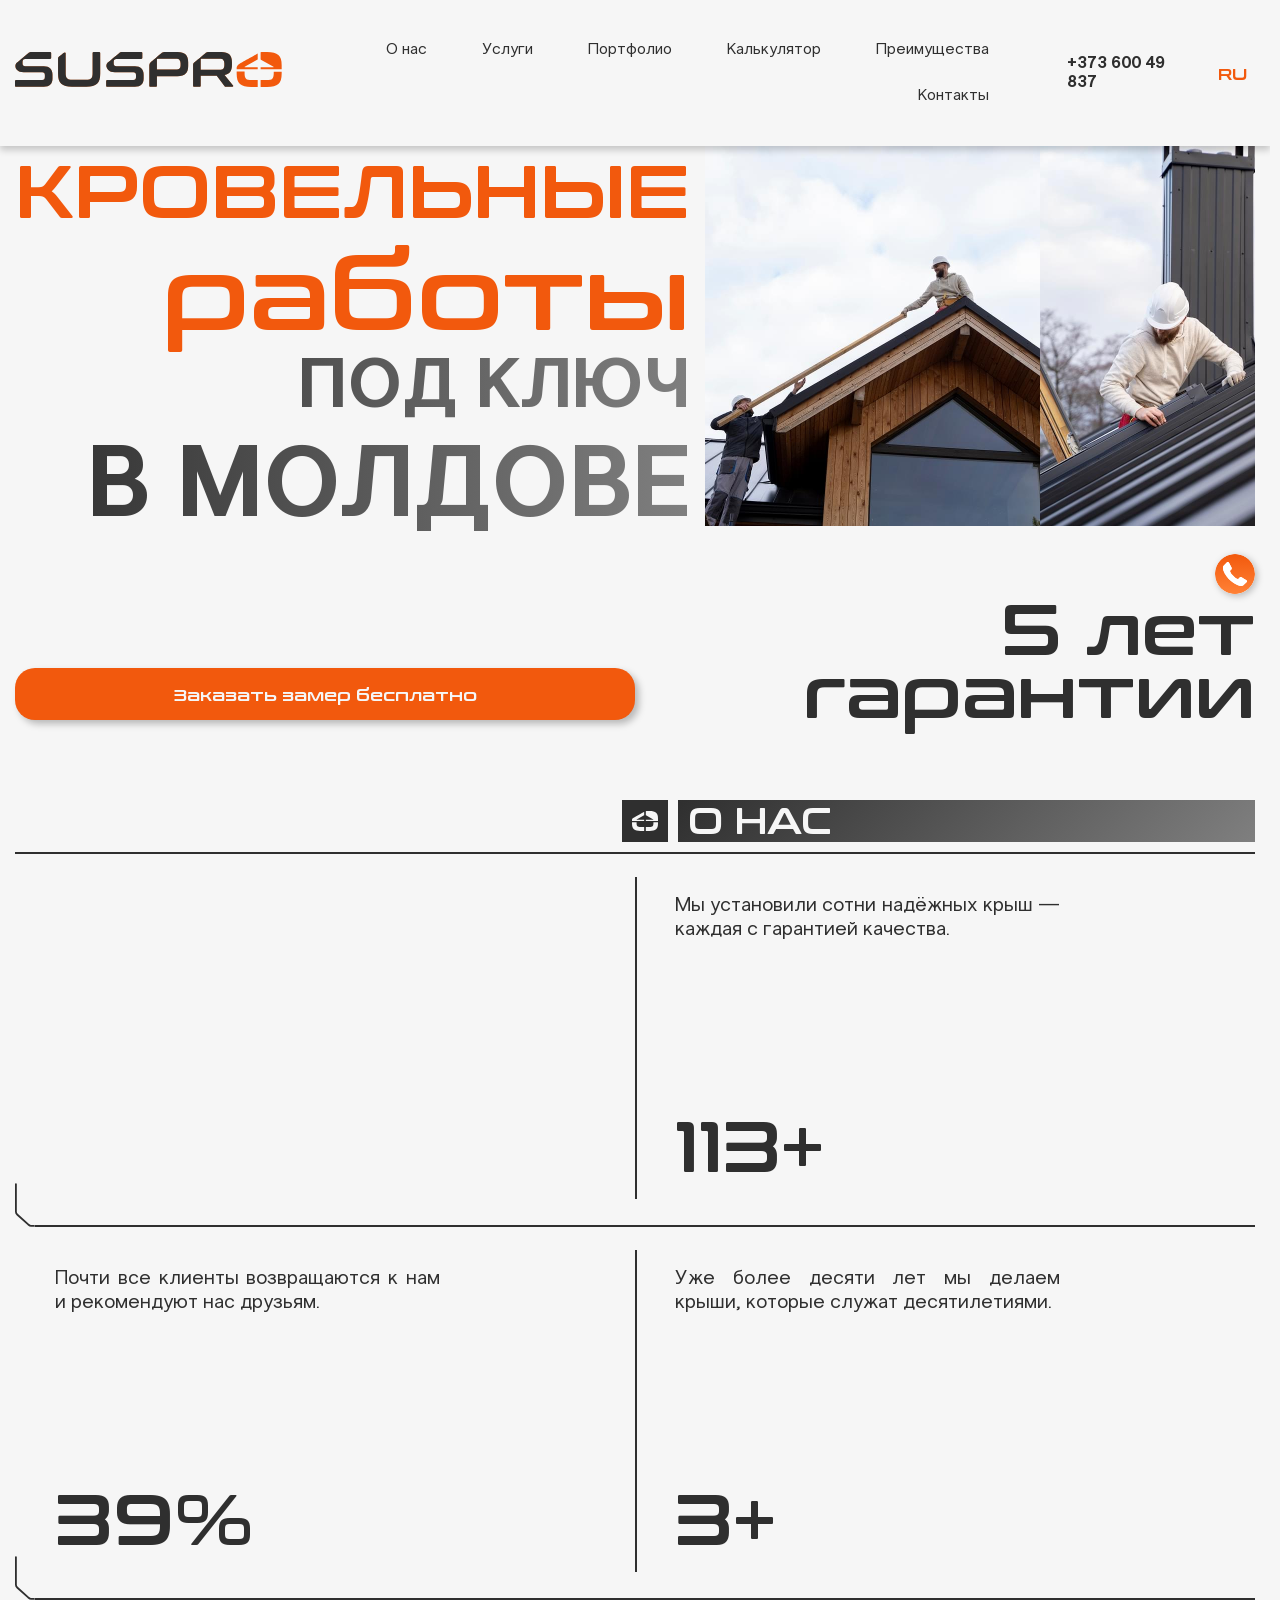
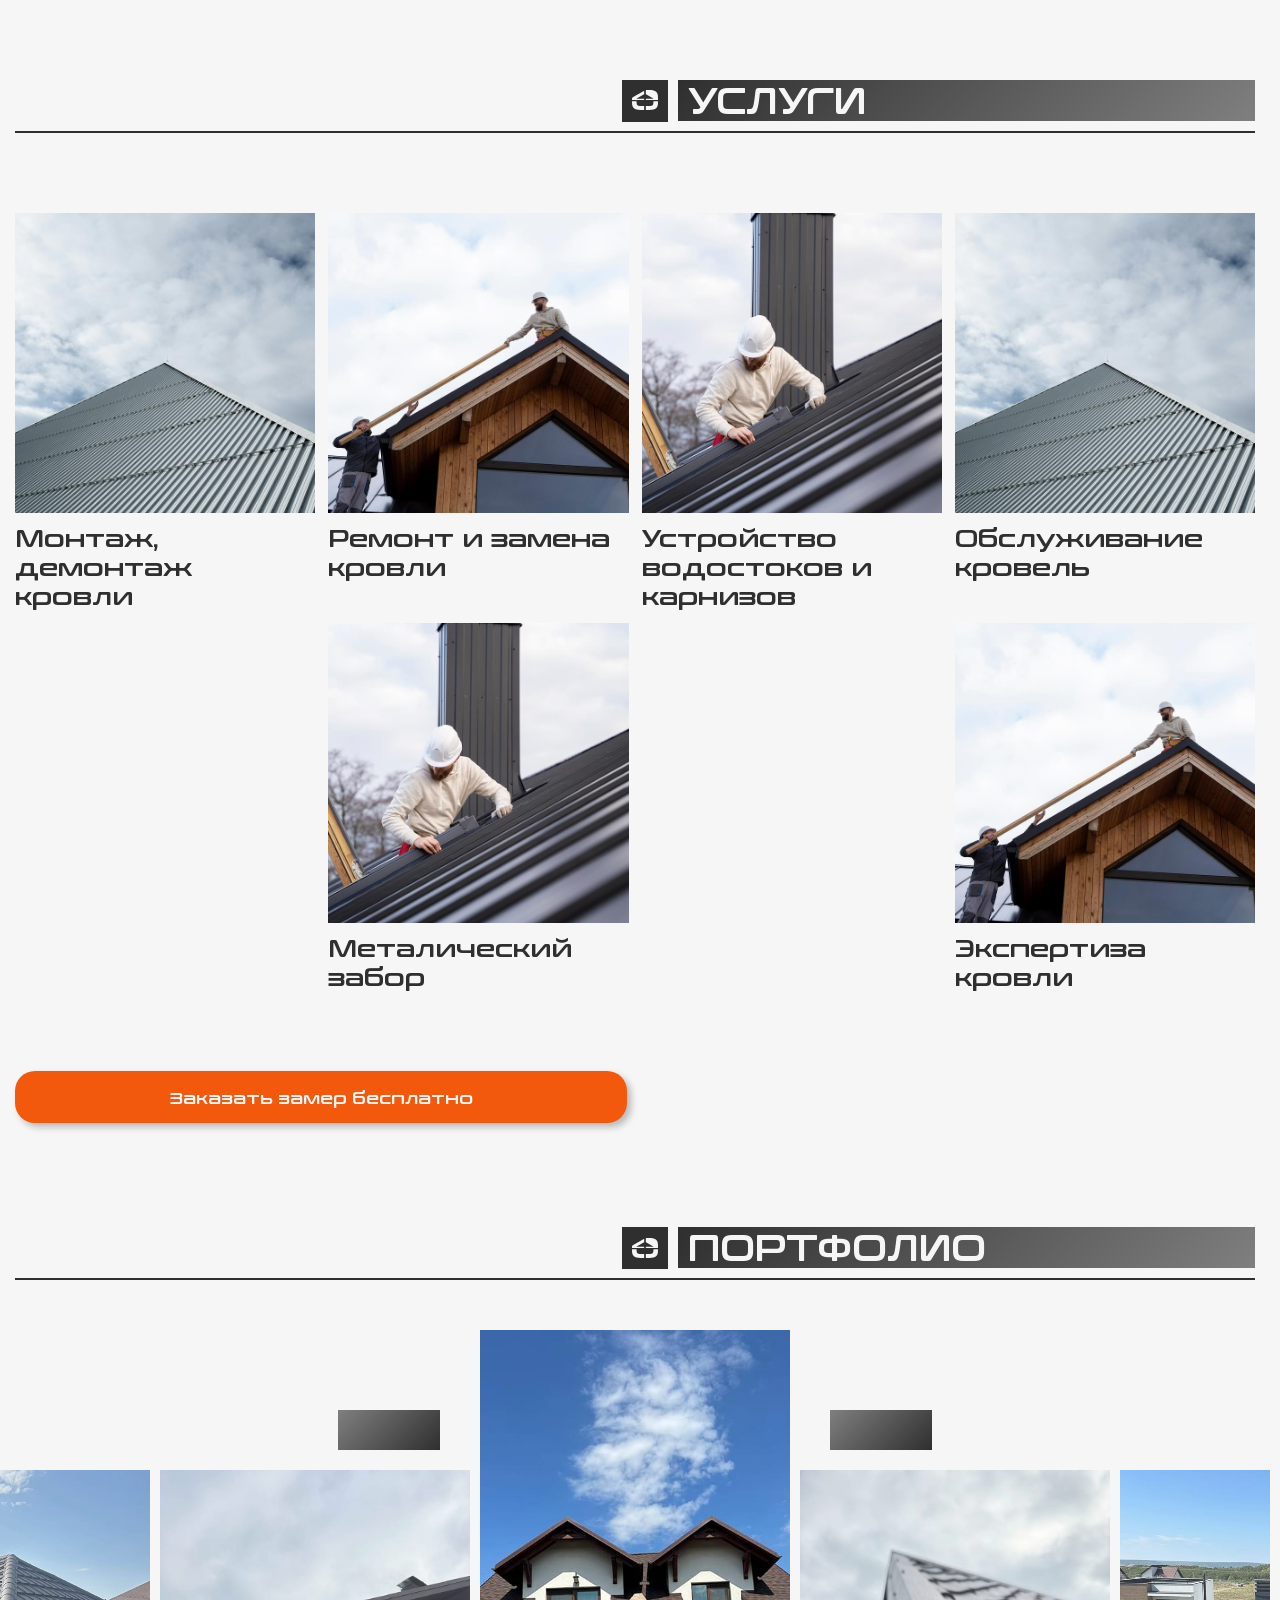
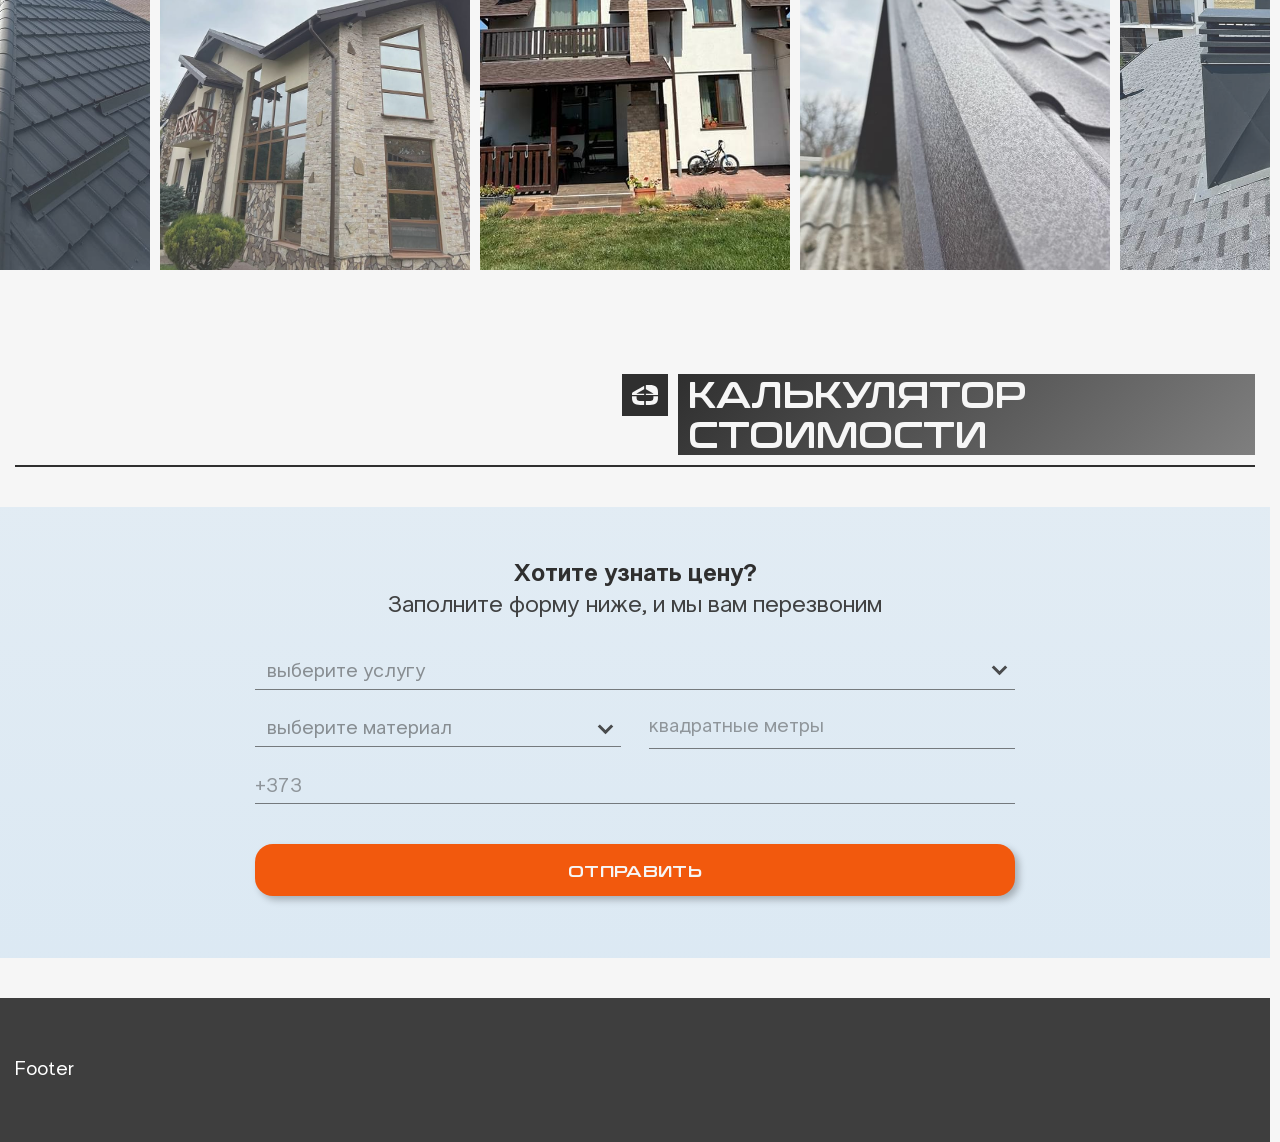
==== suspro/index.html @ f5cae73f "done sec calc" ====
<!DOCTYPE html>
<html lang="ru" class="page">
<head>
  <meta charset="UTF-8">
  <meta http-equiv="X-UA-Compatible" content="IE=edge">
  <meta name="viewport" content="width=device-width, initial-scale=1.0, maximum-scale=1.0, minimum-scale=1.0">
  <meta name="theme-color" content="#111111">
  <!-- подключение стилей -->
  <link rel="stylesheet" href="css/style.min.css?ver=04112203">
  <!-- подключение скриптов -->
  <script defer src="js/main.min.js?ver=04112203"></script>
  <!-- подключение favicon -->
  <!-- <link rel="icon" href="images/favicon/favicon.svg" />
  <link rel="apple-touch-icon" href="apple-touch-icon.png" />
  <link rel="manifest" href="manifest.webmanifest" /> -->
  <title>Home Page</title>
</head>

<body class="page__body">
  <div class="wrapper">
    <header class="header">
      <div class="header__container">
            <a href="/" class="header__logo">
                  <svg width="267" height="35" viewBox="0 0 267 35" fill="none" xmlns="http://www.w3.org/2000/svg">
                        <path class="roof-right" fill="#F2590D"
                              d="M258.849 0.750001C257.019 0.250001 254.792 2.00942e-06 252.169 1.56647e-06L247.377 0C246.794 -9.84649e-08 246.228 0.0868846 245.681 0.231948C245.645 0.241527 245.62 0.273595 245.62 0.310071V7.31818C245.62 7.4061 245.808 7.593 245.887 7.63636L258.536 14.7145C258.751 14.8332 258.664 15.1505 258.416 15.1505H245.871C245.732 15.1505 245.62 15.2598 245.62 15.3946V17.1206C245.62 17.2554 245.732 17.3647 245.871 17.3647H258.119H266.668V13.2C266.668 10.8 266.409 8.76667 265.891 7.1C265.373 5.43334 264.528 4.08334 263.354 3.05C262.215 1.98334 260.713 1.21667 258.849 0.750001Z" />

                        <path class="roof-left" fill="#F2590D"
                              d="M242.716 15.3946C242.716 15.2598 242.604 15.1505 242.465 15.1505H229.82C229.572 15.1505 229.485 14.8332 229.7 14.7145L242.589 7.60298C242.668 7.55961 242.716 7.47848 242.716 7.39056V1.64667C242.716 1.58448 242.648 1.54529 242.592 1.57584C242.429 1.66526 242.268 1.75475 242.109 1.84317C241.89 1.9649 241.675 2.08462 241.463 2.19938C241.463 2.19938 225.048 11.2897 223.519 12.4074C221.96 13.5475 221.678 15.216 221.668 15.8333L221.668 17.3647H230.358H242.465C242.604 17.3647 242.716 17.2554 242.716 17.1206V15.3946Z" />

                        <path fill="#F2590D"
                              d="M229.591 19.8266C229.591 19.6917 229.479 19.5824 229.34 19.5824H221.668L221.668 21.8C221.668 24.2 221.927 26.25 222.445 27.95C222.997 29.6167 223.843 30.9833 224.982 32.05C226.156 33.0833 227.658 33.8333 229.487 34.3C231.317 34.7667 233.544 35 236.167 35L242.465 35C242.604 35 242.716 34.8907 242.716 34.7558V28.2942C242.716 28.1593 242.604 28.05 242.465 28.05L236.478 28.05C235.132 28.05 234.01 27.95 233.112 27.75C232.249 27.5167 231.559 27.15 231.041 26.65C230.523 26.1167 230.143 25.4167 229.902 24.55C229.694 23.65 229.591 22.55 229.591 21.25V19.8266Z" />

                        <path fill="#F2590D"
                              d="M245.871 35C245.732 35 245.62 34.8907 245.62 34.7558V28.2942C245.62 28.1593 245.732 28.05 245.871 28.05L251.858 28.05C253.204 28.05 254.309 27.95 255.172 27.75C256.07 27.5167 256.777 27.15 257.295 26.65C257.813 26.1167 258.175 25.4167 258.383 24.55C258.624 23.65 258.745 22.55 258.745 21.25V19.8942C258.745 19.7593 258.857 19.65 258.996 19.65H266.668L266.668 21.8C266.668 24.2 266.409 26.25 265.891 27.95C265.373 29.6167 264.528 30.9833 263.354 32.05C262.215 33.0833 260.713 33.8333 258.849 34.3C257.019 34.7667 254.792 35 252.169 35H245.871Z" />



                        <path fill-rule="evenodd" clip-rule="evenodd"
                              d="M206.269 0.0148506C210.08 0.0148506 212.813 0.876323 214.47 2.59927C216.126 4.32221 216.955 6.87349 216.955 10.2531V13.086C216.955 15.9355 216.375 18.1886 215.215 19.8453C214.056 21.502 212.167 22.5622 209.549 23.0261L218.048 33.5626C218.214 33.7282 218.264 33.9767 218.197 34.3081C218.131 34.6394 217.866 34.8051 217.402 34.8051H210.991C210.56 34.8051 210.262 34.7554 210.096 34.656C209.931 34.5566 209.765 34.3909 209.599 34.159L201.747 23.8213H185.693V33.7117C185.693 34.4406 185.329 34.8051 184.6 34.8051H179.232C178.47 34.8051 178.089 34.4406 178.089 33.7117V13.2683C178.161 12.5363 177.9 11.5728 179.16 10.5418C180.434 9.4992 187.604 3.53831 190.397 1.15847C190.857 0.79032 191.742 0.0148506 192.846 0.0148506H206.269ZM204.729 17.7579H185.693V7.4202C185.693 7.0226 185.909 6.82379 186.339 6.82379H204.729C206.418 6.82379 207.611 7.18826 208.307 7.9172C209.003 8.64614 209.351 9.75611 209.351 11.2471V13.3345C209.351 14.8255 209.003 15.9355 208.307 16.6645C207.611 17.3934 206.418 17.7579 204.729 17.7579Z"
                              fill="#FF8136" />
                        <path fill-rule="evenodd" clip-rule="evenodd"
                              d="M206.269 0.0148506C210.08 0.0148506 212.813 0.876323 214.47 2.59927C216.126 4.32221 216.955 6.87349 216.955 10.2531V13.086C216.955 15.9355 216.375 18.1886 215.215 19.8453C214.056 21.502 212.167 22.5622 209.549 23.0261L218.048 33.5626C218.214 33.7282 218.264 33.9767 218.197 34.3081C218.131 34.6394 217.866 34.8051 217.402 34.8051H210.991C210.56 34.8051 210.262 34.7554 210.096 34.656C209.931 34.5566 209.765 34.3909 209.599 34.159L201.747 23.8213H185.693V33.7117C185.693 34.4406 185.329 34.8051 184.6 34.8051H179.232C178.47 34.8051 178.089 34.4406 178.089 33.7117V13.2683C178.161 12.5363 177.9 11.5728 179.16 10.5418C180.434 9.4992 187.604 3.53831 190.397 1.15847C190.857 0.79032 191.742 0.0148506 192.846 0.0148506H206.269ZM204.729 17.7579H185.693V7.4202C185.693 7.0226 185.909 6.82379 186.339 6.82379H204.729C206.418 6.82379 207.611 7.18826 208.307 7.9172C209.003 8.64614 209.351 9.75611 209.351 11.2471V13.3345C209.351 14.8255 209.003 15.9355 208.307 16.6645C207.611 17.3934 206.418 17.7579 204.729 17.7579Z"
                              fill="#2F2F2F" />
                        <path fill-rule="evenodd" clip-rule="evenodd"
                              d="M170.691 2.59927C169.034 0.876323 166.3 0.0148506 162.49 0.0148506H151.061H149.146C147.84 0.0148506 146.944 0.794042 146.376 1.27431C143.364 3.82287 136.645 9.4992 135.507 10.4151C134.45 11.2652 134.315 12.9694 134.31 13.8559V13.9125V33.7117C134.31 34.4406 134.691 34.8051 135.453 34.8051H140.821C141.55 34.8051 141.914 34.4406 141.914 33.7117V24.1692H162.49C166.3 24.1692 169.034 23.3077 170.691 21.5848C172.347 19.8618 173.176 17.3106 173.176 13.9309V10.2531C173.176 6.87349 172.347 4.32221 170.691 2.59927ZM160.949 17.6088H141.914V7.4699C141.914 7.07229 142.129 6.87349 142.56 6.87349H160.949C162.639 6.87349 163.832 7.23796 164.528 7.9669C165.224 8.69584 165.571 9.80581 165.571 11.2968V13.1854C165.571 14.6764 165.224 15.7864 164.528 16.5154C163.832 17.2443 162.639 17.6088 160.949 17.6088Z"
                              fill="#FF8136" />
                        <path fill-rule="evenodd" clip-rule="evenodd"
                              d="M170.691 2.59927C169.034 0.876323 166.3 0.0148506 162.49 0.0148506H151.061H149.146C147.84 0.0148506 146.944 0.794042 146.376 1.27431C143.364 3.82287 136.645 9.4992 135.507 10.4151C134.45 11.2652 134.315 12.9694 134.31 13.8559V13.9125V33.7117C134.31 34.4406 134.691 34.8051 135.453 34.8051H140.821C141.55 34.8051 141.914 34.4406 141.914 33.7117V24.1692H162.49C166.3 24.1692 169.034 23.3077 170.691 21.5848C172.347 19.8618 173.176 17.3106 173.176 13.9309V10.2531C173.176 6.87349 172.347 4.32221 170.691 2.59927ZM160.949 17.6088H141.914V7.4699C141.914 7.07229 142.129 6.87349 142.56 6.87349H160.949C162.639 6.87349 163.832 7.23796 164.528 7.9669C165.224 8.69584 165.571 9.80581 165.571 11.2968V13.1854C165.571 14.6764 165.224 15.7864 164.528 16.5154C163.832 17.2443 162.639 17.6088 160.949 17.6088Z"
                              fill="#2F2F2F" />
                        <path fill-rule="evenodd" clip-rule="evenodd"
                              d="M126.238 0.0148506C126.966 0.0148506 127.331 0.37932 127.331 1.10826V5.82979C127.331 6.55872 126.966 6.92319 126.238 6.92319H101.338C100.377 6.92319 99.6975 7.1717 99.2999 7.6687C98.9023 8.1657 98.7035 8.84494 98.7035 9.70641V11.3962C98.7035 13.2517 99.565 14.1794 101.288 14.1794H119.926C122.808 14.1794 124.978 14.9249 126.436 16.416C127.894 17.8738 128.623 19.9778 128.623 22.7279V26.7039C128.623 29.1227 127.911 31.0775 126.486 32.5686C125.061 34.0596 122.841 34.8051 119.826 34.8051H92.2922C91.5301 34.8051 91.1491 34.4406 91.1491 33.7117V28.9901C91.1491 28.2612 91.5301 27.8967 92.2922 27.8967H118.385C119.346 27.8967 120.025 27.6482 120.423 27.1512C120.82 26.6542 121.019 25.975 121.019 25.1135V23.0758C121.019 21.2203 120.157 20.2926 118.435 20.2926H99.7969C96.9143 20.2926 94.7441 19.5636 93.2862 18.1058C92.4112 17.2109 91.7988 16.0893 91.449 14.7409C91.2421 13.7285 91.5093 11.763 92.3929 11.0052C92.3929 11.0052 101.545 3.3595 104.556 0.81094C105.284 0.195099 105.378 0.0148506 106.975 0.0148506H126.238Z"
                              fill="#FF8136" />
                        <path fill-rule="evenodd" clip-rule="evenodd"
                              d="M126.238 0.0148506C126.966 0.0148506 127.331 0.37932 127.331 1.10826V5.82979C127.331 6.55872 126.966 6.92319 126.238 6.92319H101.338C100.377 6.92319 99.6975 7.1717 99.2999 7.6687C98.9023 8.1657 98.7035 8.84494 98.7035 9.70641V11.3962C98.7035 13.2517 99.565 14.1794 101.288 14.1794H119.926C122.808 14.1794 124.978 14.9249 126.436 16.416C127.894 17.8738 128.623 19.9778 128.623 22.7279V26.7039C128.623 29.1227 127.911 31.0775 126.486 32.5686C125.061 34.0596 122.841 34.8051 119.826 34.8051H92.2922C91.5301 34.8051 91.1491 34.4406 91.1491 33.7117V28.9901C91.1491 28.2612 91.5301 27.8967 92.2922 27.8967H118.385C119.346 27.8967 120.025 27.6482 120.423 27.1512C120.82 26.6542 121.019 25.975 121.019 25.1135V23.0758C121.019 21.2203 120.157 20.2926 118.435 20.2926H99.7969C96.9143 20.2926 94.7441 19.5636 93.2862 18.1058C92.4112 17.2109 91.7988 16.0893 91.449 14.7409C91.2421 13.7285 91.5093 11.763 92.3929 11.0052C92.3929 11.0052 101.545 3.3595 104.556 0.81094C105.284 0.195099 105.378 0.0148506 106.975 0.0148506H126.238Z"
                              fill="#2F2F2F" />
                        <path fill-rule="evenodd" clip-rule="evenodd"
                              d="M50.6673 1.10823C50.6673 -0.0612382 49.0436 0.413964 48.1463 1.16392C46.4299 2.59844 44.1882 4.45917 43.8566 4.74958C43.0632 5.44464 43.0632 6.00324 43.0632 6.37139V21.6842C43.0632 24.0698 43.3117 26.1075 43.8087 27.7973C44.3388 29.454 45.1506 30.8124 46.244 31.8727C47.3705 32.8999 48.8118 33.6454 50.5679 34.1092C52.324 34.5731 54.4611 34.805 56.9792 34.805H71.2929C73.8111 34.805 75.9482 34.5731 77.7043 34.1092C79.4935 33.6454 80.9348 32.8999 82.0282 31.8727C83.1547 30.8124 83.9665 29.454 84.4635 27.7973C84.9605 26.1075 85.209 24.0698 85.209 21.6842V1.10823C85.209 0.379289 84.8445 0.0148198 84.1156 0.0148198H78.6983C77.9693 0.0148198 77.6049 0.379289 77.6049 1.10823V20.9387C77.6049 22.264 77.5055 23.374 77.3067 24.2686C77.1079 25.13 76.76 25.8258 76.263 26.356C75.766 26.853 75.0867 27.2175 74.2252 27.4494C73.3969 27.6482 72.3366 27.7476 71.0444 27.7476H57.2774C55.9852 27.7476 54.9084 27.6482 54.0469 27.4494C53.2186 27.2175 52.5559 26.853 52.0589 26.356C51.5619 25.8258 51.1974 25.13 50.9655 24.2686C50.7667 23.374 50.6673 22.264 50.6673 20.9387V1.10823Z"
                              fill="#FF8136" />
                        <path fill-rule="evenodd" clip-rule="evenodd"
                              d="M50.6673 1.10823C50.6673 -0.0612382 49.0436 0.413964 48.1463 1.16392C46.4299 2.59844 44.1882 4.45917 43.8566 4.74958C43.0632 5.44464 43.0632 6.00324 43.0632 6.37139V21.6842C43.0632 24.0698 43.3117 26.1075 43.8087 27.7973C44.3388 29.454 45.1506 30.8124 46.244 31.8727C47.3705 32.8999 48.8118 33.6454 50.5679 34.1092C52.324 34.5731 54.4611 34.805 56.9792 34.805H71.2929C73.8111 34.805 75.9482 34.5731 77.7043 34.1092C79.4935 33.6454 80.9348 32.8999 82.0282 31.8727C83.1547 30.8124 83.9665 29.454 84.4635 27.7973C84.9605 26.1075 85.209 24.0698 85.209 21.6842V1.10823C85.209 0.379289 84.8445 0.0148198 84.1156 0.0148198H78.6983C77.9693 0.0148198 77.6049 0.379289 77.6049 1.10823V20.9387C77.6049 22.264 77.5055 23.374 77.3067 24.2686C77.1079 25.13 76.76 25.8258 76.263 26.356C75.766 26.853 75.0867 27.2175 74.2252 27.4494C73.3969 27.6482 72.3366 27.7476 71.0444 27.7476H57.2774C55.9852 27.7476 54.9084 27.6482 54.0469 27.4494C53.2186 27.2175 52.5559 26.853 52.0589 26.356C51.5619 25.8258 51.1974 25.13 50.9655 24.2686C50.7667 23.374 50.6673 22.264 50.6673 20.9387V1.10823Z"
                              fill="#2F2F2F" />
                        <path fill-rule="evenodd" clip-rule="evenodd"
                              d="M36.1818 1.10826C36.1818 0.37932 35.8174 0.0148506 35.0884 0.0148506H16.1684C15.34 0.0148506 14.43 0.139065 13.7357 0.81094C13.4962 1.04263 3.07807 9.70641 1.45626 11.121C0.336266 12.0979 0.385057 14.1957 0.413673 14.5963C0.529517 16.2181 1.1434 17.0895 2.13711 18.1058C3.59499 19.5636 5.76524 20.2926 8.64786 20.2926H27.2855C29.0084 20.2926 29.8699 21.2203 29.8699 23.0758V25.1135C29.8699 25.975 29.6711 26.6542 29.2735 27.1512C28.8759 27.6482 28.1966 27.8967 27.2358 27.8967H1.14311C0.381036 27.8967 0 28.2612 0 28.9901V33.7117C0 34.4406 0.381036 34.8051 1.14311 34.8051H28.6771C31.6922 34.8051 33.9122 34.0596 35.3369 32.5686C36.7617 31.0775 37.474 29.1227 37.474 26.7039V22.7279C37.474 19.9778 36.7451 17.8738 35.2872 16.416C33.8293 14.9249 31.6591 14.1794 28.7765 14.1794H10.1389C8.41592 14.1794 7.55445 13.2517 7.55445 11.3962V9.70641C7.55445 8.84494 7.75325 8.1657 8.15085 7.6687C8.54845 7.1717 9.22769 6.92319 10.1886 6.92319H35.0884C35.8174 6.92319 36.1818 6.55872 36.1818 5.82979V1.10826Z"
                              fill="#FF8136" />
                        <path fill-rule="evenodd" clip-rule="evenodd"
                              d="M36.1818 1.10826C36.1818 0.37932 35.8174 0.0148506 35.0884 0.0148506H16.1684C15.34 0.0148506 14.43 0.139065 13.7357 0.81094C13.4962 1.04263 3.07807 9.70641 1.45626 11.121C0.336266 12.0979 0.385057 14.1957 0.413673 14.5963C0.529517 16.2181 1.1434 17.0895 2.13711 18.1058C3.59499 19.5636 5.76524 20.2926 8.64786 20.2926H27.2855C29.0084 20.2926 29.8699 21.2203 29.8699 23.0758V25.1135C29.8699 25.975 29.6711 26.6542 29.2735 27.1512C28.8759 27.6482 28.1966 27.8967 27.2358 27.8967H1.14311C0.381036 27.8967 0 28.2612 0 28.9901V33.7117C0 34.4406 0.381036 34.8051 1.14311 34.8051H28.6771C31.6922 34.8051 33.9122 34.0596 35.3369 32.5686C36.7617 31.0775 37.474 29.1227 37.474 26.7039V22.7279C37.474 19.9778 36.7451 17.8738 35.2872 16.416C33.8293 14.9249 31.6591 14.1794 28.7765 14.1794H10.1389C8.41592 14.1794 7.55445 13.2517 7.55445 11.3962V9.70641C7.55445 8.84494 7.75325 8.1657 8.15085 7.6687C8.54845 7.1717 9.22769 6.92319 10.1886 6.92319H35.0884C35.8174 6.92319 36.1818 6.55872 36.1818 5.82979V1.10826Z"
                              fill="#2F2F2F" />
                  </svg>

            </a>
            <div class="header__menu menu">
                  <nav class="menu__body" title="Main navigation">
                        <ul class="menu__list">
                              <li class="menu__item"><a class="menu__link" href="#about">О нас</a></li>
                              <li class="menu__item"><a class="menu__link" href="#services">Услуги</a></li>
                              <li class="menu__item"><a class="menu__link" href="#portfolio">Портфолио</a></li>
                              <li class="menu__item"><a class="menu__link" href="#calc">Калькулятор</a></li>
                              <li class="menu__item"><a class="menu__link" href="#">Преимущества</a></li>
                              <li class="menu__item"><a class="menu__link" href="docs.html">Контакты</a></li>
                        </ul>
                  </nav>
                  <button type="button" aria-label="Open Menu" aria-expanded="false" class="menu__icon">
                        <span></span>
                        <span></span>
                        <span></span>
                  </button>
            </div><!-- /.menu -->

            <a href="tel:+37360049837" class="header__phone">+373 600 49 837</a>

            <ul class="menu-languages menu__list" data-da=".menu__body,767.98,1">
                  <li class="menu-item-language wpml-ls-item wpml-ls-current-language menu__item">
                        <a href="#" class="menu__link">Ru</a>
                        <ul class="menu-dropdown">
                              <li class="menu-dropdown__item"><a href="#">Ro</a></li>
                              <li class="menu-dropdown__item"><a href="#">En</a></li>
                        </ul>
                  </li>
            </ul>
            <!-- /.languages -->

      </div><!-- /.container -->
</header><!-- /.header -->

    <main class="main">
      <section class="hero">
  <div class="hero__container">

    <div class="hero__top">

      <h1 class="hero__head">
        <span class="hero__head--red">КРОВЕЛЬНЫЕ</span>
        <span class="hero__head--red">работы</span>
        <span class="hero__head--dark">ПОД КЛЮЧ</span>
        <span class="hero__head--dark">В МОЛДОВЕ</span>
      </h1>

      <div class="hero__img">
        <img src="images/works/01.jpg" width="335" height="380" alt="work rooth">
        <img src="images/works/02.jpg" width="335" height="380" alt="work rooth">
      </div>
    </div>

    <div class="hero__contacts">
      <a href="#" class="btn-reset btn btn--take hero__btn">Заказать замер бесплатно</a>
      <div class="hero__warranty">
        <a href="#" class="btn-reset btn--call"></a>
        5 лет гарантии
      </div>
    </div>

  </div><!-- /.hero__container -->
</section><!-- /.hero -->
      <section class="about" id="about">
  <div class="about__container">

    <h2 class="heading about__head"><span>О нас</span></h2>

    <div class="about__wrap">

      <div class="about__item"></div>
      <div class="about__item">
        <div class="about__text">Мы установили сотни надёжных крыш — каждая с гарантией качества.</div>
        <div class="about__number"><span data-counter="287" data-duration="3000">287</span>+</div>
      </div>
      <div class="about__item">
        <div class="about__text">Почти все клиенты возвращаются к нам и рекомендуют нас друзьям.</div>
        <div class="about__number"><span data-counter="99" data-duration="3000">99</span>%</div>
      </div>
      <div class="about__item">
        <div class="about__text">Уже более десяти лет мы делаем крыши, которые служат десятилетиями.</div>
        <div class="about__number"><span data-counter="10" data-duration="3000">10</span>+</div>
      </div>

    </div>

  </div><!-- /.about__container -->
</section><!-- /.about -->
      <section class="services" id="services">
  <div class="services__container">

    <h2 class="heading services__head"><span>Услуги</span></h2>

    <div class="services__wrap">
      <div class="services__item">
        <div class="services__img _ibg">
          <img src="images/works/03.jpg" loading="lazy" width="330" height="330" alt="works">
        </div>
        <div class="services__name">Монтаж, демонтаж кровли</div>
      </div>
      <div class="services__item">
        <div class="services__img _ibg">
          <img src="images/works/01.jpg" loading="lazy" width="330" height="330" alt="works">
        </div>
        <div class="services__name">Ремонт и замена кровли</div>
      </div>
      <div class="services__item">
        <div class="services__img _ibg">
          <img src="images/works/02.jpg" loading="lazy" width="330" height="330" alt="works">
        </div>
        <div class="services__name">Устройство водостоков и карнизов</div>
      </div>
      <div class="services__item">
        <div class="services__img _ibg">
          <img src="images/works/03.jpg" loading="lazy" width="330" height="330" alt="works">
        </div>
        <div class="services__name">Обслуживание кровель</div>
      </div>
      <div class="services__item">
        <div class="services__img _ibg">
          <img src="images/works/02.jpg" loading="lazy" width="330" height="330" alt="works">
        </div>
        <div class="services__name">Металический забор</div>
      </div>
      <div class="services__item">
        <div class="services__img _ibg">
          <img src="images/works/01.jpg" loading="lazy" width="330" height="330" alt="works">
        </div>
        <div class="services__name">Экспертиза кровли</div>
      </div>
    </div>

    <a href="#" class="btn-reset btn btn--services services__btn">Заказать замер бесплатно</a>


  </div><!-- /.services__container -->
</section><!-- /.services -->
      ﻿<section class="portfolio" id="portfolio">
  <div class="portfolio__container">
    <h2 class="heading portfolio__head"><span>Портфолио</span></h2>
  </div><!-- /.portfolio__head-wrap -->

  <div class="portfolio__slider swiper" aria-label="Portfolio slider">
    <div class="swiper-wrapper portfolio__wrapper">
      <div class="swiper-slide portfolio__slide">
        <div class="portfolio__media">
          <img src="images/portfolio/01.jpg" alt="Объект в портфолио" loading="lazy" width="520" height="740">
        </div>
      </div>
      <div class="swiper-slide portfolio__slide">
        <div class="portfolio__media">
          <img src="images/portfolio/02.jpg" alt="Объект в портфолио" loading="lazy" width="520" height="740">
        </div>
      </div>
      <div class="swiper-slide portfolio__slide">
        <div class="portfolio__media">
          <img src="images/portfolio/03.jpg" alt="Объект в портфолио" loading="lazy" width="520" height="740">
        </div>
      </div>
      <div class="swiper-slide portfolio__slide">
        <div class="portfolio__media">
          <img src="images/portfolio/04.jpg" alt="Объект в портфолио" loading="lazy" width="520" height="740">
        </div>
      </div>
      <div class="swiper-slide portfolio__slide">
        <div class="portfolio__media">
          <img src="images/portfolio/05.jpg" alt="Объект в портфолио" loading="lazy" width="520" height="740">
        </div>
      </div>
      <div class="swiper-slide portfolio__slide">
        <div class="portfolio__media">
          <img src="images/portfolio/01.jpg" alt="Объект в портфолио" loading="lazy" width="520" height="740">
        </div>
      </div>
      <div class="swiper-slide portfolio__slide">
        <div class="portfolio__media">
          <img src="images/portfolio/02.jpg" alt="Объект в портфолио" loading="lazy" width="520" height="740">
        </div>
      </div>
      <div class="swiper-slide portfolio__slide">
        <div class="portfolio__media">
          <img src="images/portfolio/03.jpg" alt="Объект в портфолио" loading="lazy" width="520" height="740">
        </div>
      </div>
      <div class="swiper-slide portfolio__slide">
        <div class="portfolio__media">
          <img src="images/portfolio/04.jpg" alt="Объект в портфолио" loading="lazy" width="520" height="740">
        </div>
      </div>
      <div class="swiper-slide portfolio__slide">
        <div class="portfolio__media">
          <img src="images/portfolio/05.jpg" alt="Объект в портфолио" loading="lazy" width="520" height="740">
        </div>
      </div>
    </div>

    <div class="navigation portfolio__navigation">
      <div class="navigation__btn navigation__btn-prev portfolio--prev">
        <svg class="navigation__btn-svg" aria-hidden="true">
          <use xlink:href="images/icons/arr.svg"></use>
        </svg>
      </div><!-- /.arrow-prev -->
      <div class="navigation__btn navigation__btn-next portfolio--next">
        <svg class="navigation__btn-svg" aria-hidden="true">
          <use xlink:href="images/icons/arr.svg"></use>
        </svg>
      </div><!-- /.arrow-next -->
    </div><!-- /.pagination__nav -->

  </div><!-- /.portfolio__slider -->
</section><!-- /.portfolio -->
      ﻿<section class="calc" id="calc">
  <div class="calc__container">
    <h2 class="heading calc__head"><span>
        калькулятор стоимости
      </span></h2>
  </div><!-- /.calc__container -->

  <div class="calc__wrap">
    <div class="calc__container">
      <div class="calc__inner">
        <div class="calc__text">
          <h3 class="calc__title">Хотите узнать цену?</h3>
          <p class="calc__subtitle">Заполните форму ниже, и мы вам перезвоним</p>
        </div>

        <form class="calc__form" id="calc-form" name="calc-form" action="#" method="post" novalidate>
          <div class="calc__field calc__field--select">
            <label class="calc__label" for="service">Выберите услугу</label>
            <select class="calc__control calc__select" name="service" id="service" required>
              <option value="" selected disabled>Выберите услугу</option>
              <option value="dismantling">Демонтаж кровли</option>
              <option value="deck-replacement">Замена настила</option>
              <option value="full-installation">Полный монтаж новой кровли</option>
            </select>
          </div>

          <div class="calc__row">
            <div class="calc__field calc__field--select">
              <label class="calc__label" for="material">Выберите материал</label>
              <select class="calc__control calc__select" name="material" id="material" required>
                <option value="" selected disabled>Выберите материал</option>
                <option value="shingle">Гонт</option>
                <option value="tile">Черепица</option>
                <option value="metal-tile">Металлочерепица</option>
              </select>
            </div>

            <div class="calc__field">
              <label class="calc__label" for="area">Квадратные метры</label>
              <input class="calc__control" type="number" name="area" id="area" min="0" max="500" step="1"
                     inputmode="numeric" placeholder="Квадратные метры" required>
            </div>
          </div>

          <div class="calc__field calc__field--phone">
            <label class="calc__label" for="phone">Номер телефона</label>
            <div class="calc__phone">
              <span class="calc__prefix" aria-hidden="true">+373</span>
              <input class="calc__control calc__control--phone" type="tel" name="phone" id="phone" inputmode="tel"
                     placeholder="" pattern="^\d{2}\s\d{3}\s\d{3}$" autocomplete="tel-national" required>
            </div>
          </div>

          <button class="btn-reset btn calc__submit" type="submit">Отправить</button>
        </form>
      </div>
    </div>
  </div>
</section><!-- /.calc -->


    </main>

    <footer class="footer">
  <div class="footer__container">Footer</div><!-- /.container -->
</footer><!-- /.footer -->
  </div><!-- /.wrapper -->
</body>

</html>
---- suspro/css/style.min.css ----
@charset "UTF-8";
html {
  box-sizing: border-box;
}

*,
*::after,
*::before {
  margin: 0;
  padding: 0;
  border: 0;
  box-sizing: inherit;
}

ul,
ol {
  padding: 0;
}

body,
h1,
h2,
h3,
h4,
h5,
h6,
p,
ul,
ol,
li,
figure,
figcaption,
blockquote,
dl,
dd {
  margin: 0;
}

h1,
h2,
h3,
h4,
h5,
h6 {
  font-weight: inherit;
  font-size: inherit;
}

ul[class] {
  list-style: none;
}

img {
  max-width: 100%;
  display: block;
}

input,
button,
textarea,
select {
  font: inherit;
}

a,
a:visited,
a:hover {
  color: inherit;
  text-decoration: none;
  outline: none;
}

@font-face {
  font-family: "LTSuperior";
  src: url("../fonts/LTSuperior-Medium.woff2") format("woff2");
  font-weight: 500;
  font-display: swap;
  font-style: normal;
}
@font-face {
  font-family: "LTSuperior";
  src: url("../fonts/LTSuperior-Bold.woff2") format("woff2");
  font-weight: 700;
  font-display: swap;
  font-style: normal;
}
@font-face {
  font-family: "Conthrax";
  src: url("../fonts/conthraxsemibold.woff2") format("woff2");
  font-weight: 600;
  font-display: swap;
  font-style: normal;
}
:root {
  --widthscrollbar: 17px;
  --header-offset: 0px;
  --anchor-offset: 90px;
  --sectionPaddingTop: 40px;
  --sectionPaddingBottom: 40px;
}

.page__body {
  font-family: "LTSuperior", sans-serif;
  font-weight: 500;
  font-size: 20px;
  line-height: 1.2;
  -webkit-font-smoothing: antialiased;
  -moz-osx-font-smoothing: grayscale;
}

.heading {
  border-bottom: 2px solid #2F2F2F;
  width: 100%;
  padding-bottom: 10px;
}
.heading span {
  padding-bottom: 2px;
  position: relative;
  display: block;
  margin-left: auto;
  padding-left: 10px;
  font-family: "Conthrax", sans-serif;
  font-weight: 600;
  font-size: 36px;
  line-height: 1.4;
  line-height: 1.1;
  color: #F6F6F6;
  text-transform: uppercase;
  background: linear-gradient(135deg, #2f2f2f 0%, transparent 100%) #7f7f7f;
  max-width: 46.5%;
}
.heading span::before {
  content: "";
  position: absolute;
  top: 0;
  bottom: 0;
  left: -56px;
  width: 46px;
  height: 42px;
  background: #2F2F2F url("../images/icons/home.svg") center/26px no-repeat;
}

::-webkit-scrollbar {
  width: 8px;
}

::-webkit-scrollbar-track {
  background-color: rgba(47, 47, 47, 0.9);
}

::-webkit-scrollbar-thumb {
  box-shadow: inset 0 0 8px rgba(47, 47, 47, 0.5);
}

.page {
  scroll-behavior: smooth;
  scrollbar-gutter: stable;
  scrollbar-color: #2F2F2F #F6F6F6;
  scrollbar-width: thin;
  height: 100%;
  scroll-padding-top: var(--anchor-offset, 90px);
}

.page__body {
  margin: 0;
  min-width: 320px;
  height: 100%;
  background-color: #F6F6F6;
  color: #2F2F2F;
  padding-top: var(--header-offset);
  transition: padding-top 0.28s ease;
}
.page__body._lock {
  overflow: hidden !important;
  height: 100% !important;
}

ul, li {
  padding: 0;
}

h1, h2, h3 {
  margin: 0;
}

input {
  outline: none;
}

.wrapper {
  display: flex;
  flex-direction: column;
  min-height: 100%;
  overflow: hidden;
}
.wrapper > main {
  flex: 1 1 auto;
}
.wrapper > * {
  min-width: 0;
}

.footer {
  flex: 0 0 auto;
}

[class*=__container] {
  margin: 0 auto;
  padding: 0 15px;
  max-width: 1390px;
  width: 100%;
}

.container-full {
  padding: 0 15px;
  max-width: 100%;
}
.container-left50 {
  padding: 0 15px;
  max-width: 50%;
}
@media screen and (max-width: 767.98px) {
  .container-left50 {
    max-width: 100%;
  }
}
.container-right50 {
  padding: 0 15px;
  max-width: 50%;
  margin-left: auto;
}
@media screen and (max-width: 767.98px) {
  .container-right50 {
    max-width: 100%;
  }
}
.container-left {
  padding-right: calc((100vw - 1360px) / 2);
}
@media screen and (max-width: 1359.98px) {
  .container-left {
    padding-right: 15px;
  }
}
.container-right {
  padding-left: calc((100% - 1360px) / 2 + (15px));
}
@media screen and (max-width: 1359.98px) {
  .container-right {
    padding-left: 15px;
  }
}

._ibg {
  position: relative;
}
._ibg img {
  position: absolute;
  width: 100%;
  height: 100%;
  top: 0;
  left: 0;
  object-fit: cover;
}

._vbg {
  position: absolute;
  top: 0;
  bottom: 0;
  left: 0;
  height: var(--height);
  width: 100%;
  filter: blur(2px);
}
._vbg video,
._vbg iframe,
._vbg object,
._vbg embed {
  background-size: cover;
  min-width: 100%;
  min-height: 100%;
  width: 100%;
  height: 100%;
  object-fit: cover;
}

.icon-svg {
  display: inline-block;
  fill: transparent;
  stroke: transparent;
  width: 30px;
  height: 30px;
  transition: fill 0.3s ease-in;
}

.logo--header {
  height: 50px;
}

.unvisible {
  position: absolute;
  top: 0;
  left: -10px;
  overflow: hidden;
  width: 0;
  height: 0;
  white-space: nowrap;
  visibility: hidden;
}

.hello__container {
  padding-top: 40px;
  font-size: 16px;
  margin-bottom: 30px;
}
.hello__container h1 {
  font-size: 32px;
  font-weight: 700;
  margin-bottom: 10px;
}
.hello__container h2 {
  font-size: 26px;
  font-weight: 700;
  margin-bottom: 5px;
  margin-top: 30px;
}
.hello__container h3 {
  font-weight: 700;
  margin-bottom: 5px;
  margin-top: 30px;
  font-size: 22px;
}
.hello__container a {
  text-decoration: underline;
}
.hello__container p:not(:last-child) {
  margin-bottom: 7px;
}
.hello__subtext {
  font-size: 13px;
  font-style: italic;
}

.icon-svg {
  fill: transparent;
  stroke: transparent;
  width: 40px;
  height: 40px;
  transition: fill 0.3s ease-in;
}
.icon-svg--inst {
  fill: #F2590D;
}
.icon-svg--fb {
  fill: #2F2F2F;
}
@media (any-hover: hover) and (pointer: fine) {
  .icon-svg:hover {
    fill: #c3dde7;
    cursor: pointer;
  }
}

.example {
  background-color: rgb(207.75, 207.75, 207.75);
  padding: 15px;
  margin-top: 7px;
  font-size: 16px;
}

.code {
  background-color: rgb(238.35, 238.35, 238.35);
  padding: 2px 7px;
  color: rgb(193.6, 71.2, 10.4);
  border-radius: 3px;
}

.code-full {
  background-color: rgb(238.35, 238.35, 238.35);
  padding: 17px;
  color: rgb(193.6, 71.2, 10.4);
  border-radius: 5px;
  display: inline-block;
  margin: 5px 0;
}

.data-counter {
  font-size: 30px;
  line-height: 1.1;
  font-weight: 700;
}

.text-animate {
  opacity: 0;
  transform: translateX(-50px);
  transition: opacity 0.6s ease-out, transform 0.6s ease-out;
}
.text-animate.visible {
  opacity: 1;
  transform: translateX(0);
}

.head-animate .letter {
  opacity: 0;
  display: inline-block;
  min-width: 2px;
  transition: 0.3s all;
}

.head-animate.active .letter {
  animation: letterAppear 0.4s ease-out forwards;
}

/* Сохраняем пробелы между словами */
.head-animate .space {
  display: inline-block;
  width: 0.4em;
}

/* Стили для анимации */
@keyframes letterAppear {
  from {
    opacity: 0;
    transform: translateX(-15px);
  }
  to {
    opacity: 1;
    transform: translateX(0);
  }
}
.scroll-animation {
  position: relative;
  overflow-x: hidden;
}

.line {
  position: absolute;
  top: 50%;
  left: 50%;
  width: 100vw;
  height: 2px;
  background: #000;
  transform: translate(-50%, -50%) scaleX(0);
  transform-origin: left;
}

.sections {
  position: relative;
  z-index: 2;
  width: var(--container-width);
  margin: 0 auto;
  padding: 40px 0;
  display: flex;
  justify-content: space-between;
}

.section {
  width: 23%;
  opacity: 0;
  transform: translateY(30px);
  transition: all 0.6s ease;
}
.section.visible {
  opacity: 1;
  transform: translateY(0);
}

.mb20 {
  margin-bottom: 20px;
}

.hotkeys {
  margin-top: 20px;
}
.hotkeys__container {
  display: flex;
  gap: 30px;
  padding: 0;
}
.hotkeys__wrap {
  flex: 1 1 49%;
}
.hotkeys__title {
  font-weight: 700;
  color: #F2590D;
  border-bottom: 1px solid #F2590D;
}
.hotkeys__use {
  margin-bottom: 7px;
  font-size: 16px;
  border-bottom: 1px solid #2F2F2F;
  padding-bottom: 3px;
  background-color: #F6F6F6;
  padding-top: 5px;
}
.hotkeys__code {
  color: #F2590D;
  font-style: italic;
}
.hotkeys__blue {
  color: blue;
}
.hotkeys__list {
  display: flex;
  flex-direction: column;
}
.hotkeys__item:not(:last-child) {
  margin-bottom: 7px;
}
.hotkeys__item span {
  font-weight: bold;
}

.header {
  position: relative;
  padding: 32px 0;
  box-shadow: 0 4px 7px 0 rgba(0, 0, 0, 0.2);
  z-index: 3;
  transition: transform 0.28s ease, opacity 0.28s ease, box-shadow 0.28s ease, background-color 0.28s ease;
  will-change: transform, opacity;
}
.header.is-fixed {
  position: fixed;
  top: 0;
  left: 0;
  width: 100%;
  z-index: 100;
  transform: translateY(-110%);
  opacity: 0;
  padding: 18px 0;
  backdrop-filter: blur(10px);
}
.header.is-fixed.is-fixed.is-visible {
  transform: translateY(0);
  opacity: 1;
  box-shadow: 0 10px 30px rgba(0, 0, 0, 0.25);
}
.header__container {
  display: flex;
  align-items: center;
  justify-content: space-between;
  gap: 0 20px;
}
.header__container.glass {
  border: 1px solid rgba(255, 255, 255, 0.1019607843);
  box-shadow: 0 4px 30px rgba(0, 0, 0, 0.1019607843);
  -webkit-backdrop-filter: blur(20px) saturate(180%);
  padding: 7px 15px;
  border-radius: 1.5em;
}
@media screen and (max-width: 767.98px) {
  .header__logo {
    z-index: 5;
  }
}
.header__menu {
  margin-right: 50px;
}
.header__phone {
  font-weight: 700;
  font-size: 16px;
  transition: color 0.3s ease-in;
}
@media (any-hover: hover) and (pointer: fine) {
  .header__phone:hover {
    color: #F2590D;
  }
}

/* Базовые настройки для частей крыши */
.roof-left, .roof-right {
  transition: transform 0.6s cubic-bezier(0.34, 1.56, 0.64, 1);
  transform-box: fill-box;
  transform-origin: center;
}

.header__logo:hover .roof-left {
  /* Уходит влево и вверх */
  transform: translate(-3px, -2px) rotate(-2deg);
}

.header__logo:hover .roof-right {
  /* Уходит вправо и вверх */
  transform: translate(2px, -3px) rotate(2deg);
}

.menu {
  --height-span: 22px;
  --width-span: 30px;
  --weight-span: 2px;
}
@media screen and (max-width: 767.98px) {
  .menu__body {
    position: fixed;
    top: 0;
    right: -100%;
    width: 100%;
    height: 100%;
    padding: 150px 30px 50px 30px;
    background-color: rgba(47, 47, 47, 0.9);
    overflow: auto;
    transition: right 0.3s ease;
    z-index: 2;
  }
  .menu__body::before {
    content: "";
    position: fixed;
    top: 0;
    right: -100%;
    width: 100%;
    height: 100px;
    background-color: #2F2F2F;
    transition: right 0.3s ease;
    z-index: 2;
  }
}
.menu__body._active {
  right: 0;
  display: flex;
  flex-direction: column;
}
.menu__body._active::before {
  right: 0;
}
.menu__list {
  display: flex;
  align-items: center;
  justify-content: space-between;
  flex-wrap: wrap;
  column-gap: 39px;
  justify-content: flex-end;
  row-gap: 10px;
}
@media screen and (max-width: 767.98px) {
  .menu__list {
    flex-direction: column;
    align-items: flex-end;
    justify-content: flex-start;
    order: 2;
    margin-bottom: 20px;
  }
}
.menu__list .menu-item-has-children > a::after {
  content: "";
  position: relative;
  top: 5px;
  right: -4px;
  width: 11px;
  height: 11px;
  background: url("../images/icons/sprite.svg#arrow-down") center/cover no-repeat;
}
@media screen and (max-width: 767.98px) {
  .menu__list .menu-item-has-children > a::after {
    width: 22px;
    height: 22px;
  }
}
.menu__list li a {
  padding: 8px;
  display: flex;
  justify-content: space-between;
  transition: background-color 0.3s ease;
  transition: color 0.3s ease-in;
}
.menu__list li a:hover {
  color: #F2590D;
}
@media screen and (max-width: 1023.98px) {
  .menu__list li a {
    padding: 15px 10px;
    margin-bottom: 7px;
  }
}
@media screen and (max-width: 767.98px) {
  .menu__list li a {
    width: 100%;
    padding: 10px 0px;
    margin-bottom: 0;
    color: #FFFFFF;
    text-align: right;
  }
}
.menu__list li.current-menu-item a {
  background-color: rgb(54.65, 54.65, 54.65);
}
.menu__list li ul {
  position: absolute;
  left: 0;
  width: auto;
  background-color: rgb(49.55, 49.55, 49.55);
  z-index: 50;
  overflow: hidden;
  max-height: 0;
  opacity: 0;
  top: 65px;
  pointer-events: none;
  transition: max-height 0.4s ease-out, opacity 0.3s, top 0.3s;
}
@media screen and (max-width: 767.98px) {
  .menu__list li ul {
    position: relative;
    width: 100%;
    left: 0;
  }
}
.menu__list li:hover > ul {
  max-height: 500px;
  opacity: 1;
  pointer-events: initial;
  top: 36px;
  transition: top 0.3s;
}
@media screen and (max-width: 767.98px) {
  .menu__list li:hover > ul {
    top: 0;
    background-color: rgb(54.65, 54.65, 54.65);
  }
}
.menu__list li ul li {
  width: 100%;
  border-top: 1px solid rgba(0, 0, 0, 0.2);
}
@media screen and (max-width: 767.98px) {
  .menu__list li ul li {
    border: none;
  }
  .menu__list li ul li a {
    padding-left: 40px;
  }
}
.menu__item {
  position: relative;
  display: flex;
  align-items: center;
  justify-content: space-between;
  flex-wrap: wrap;
  font-weight: 500;
  font-size: 16px;
  line-height: 1.25;
  color: #2F2F2F;
  transition: color 0.3s ease;
}
.menu__item::before {
  position: absolute;
  content: "";
  display: block;
  bottom: -1px;
  width: 0%;
  height: 1px;
  background-color: #F2590D;
  transition: width 0.5s ease;
}
@media (any-hover: hover) and (pointer: fine) {
  .menu__item:hover::before {
    width: 100%;
  }
}
@media screen and (max-width: 767.98px) {
  .menu__item {
    margin-bottom: 10px;
    font-weight: 800;
    font-size: 32px;
    color: #2F2F2F;
  }
  .menu__item::before {
    content: none;
  }
  .menu__item:not(:last-child) {
    margin-right: 0;
    margin-bottom: 0;
  }
}
.menu__icon {
  display: none;
}
@media screen and (max-width: 767.98px) {
  .menu__icon {
    display: block;
    position: relative;
    width: var(--width-span);
    height: var(--height-span);
    border: none;
    background-color: transparent;
    cursor: pointer;
    outline: none;
    z-index: 5;
    padding: 0;
  }
}
.menu__icon span {
  position: absolute;
  top: calc(50% - 2px);
  left: 0;
  width: 100%;
  height: var(--weight-span);
  background-color: rgba(47, 47, 47, 0.9);
}
.menu__icon span:first-child {
  top: 0;
  transition: transform 0.3s ease-in-out, top 0.3s ease-in-out, background-color 0.5s ease-out;
}
.menu__icon span:last-child {
  top: auto;
  bottom: 0;
  transition: transform 0.3s ease-in-out, top 0.3s ease-in-out, background-color 0.5s ease-out;
}
.menu__icon._active span {
  transform: scale(0);
  background-color: #FFFFFF;
  transition: transform 0.3s ease-in-out, background-color 0.5s ease-out;
}
.menu__icon._active span:first-child {
  top: calc(50% - 2px);
  transform: rotate(-45deg);
  transition: transform 0.3s ease-in-out, top 0.3s ease-in-out;
}
.menu__icon._active span:last-child {
  top: calc(50% - 2px);
  transform: rotate(45deg);
  transition: transform 0.3s ease-in-out, top 0.3s ease-in-out;
}
.menu-languages {
  font-family: "Conthrax", sans-serif;
}
.menu-languages li a {
  font-weight: 600;
  font-size: 16px;
  color: #f2590d;
  text-transform: uppercase;
}
.menu-languages li a::after {
  top: 0 !important;
}
.menu-languages li:before {
  content: none;
}
@media screen and (max-width: 767.98px) {
  .menu-languages {
    align-self: flex-end;
    order: 1;
  }
  .menu-languages li {
    display: flex;
  }
  .menu-languages li a {
    width: auto;
  }
  .menu-languages li a:hover {
    background-color: #2F2F2F;
  }
  .menu-languages li a::after {
    content: none !important;
  }
  .menu-languages li ul {
    width: auto;
    height: auto;
    max-height: none;
    position: relative;
    display: flex;
    align-items: center;
    top: 0;
    opacity: 1;
    background-color: #2F2F2F;
  }
  .menu-languages li ul a {
    padding-left: 10px !important;
  }
  .menu-languages li ul a:hover {
    background-color: #2F2F2F;
  }
}
@media screen and (max-width: 767.98px) {
  .menu-languages li {
    display: flex;
    align-items: center;
    flex-wrap: nowrap;
    margin-bottom: 0;
  }
  .menu-languages li.current-languages > a {
    color: #FFFFFF;
    background-color: #2F2F2F;
    padding: 5px;
  }
  .menu-languages li a {
    width: auto;
    font-size: 20px;
    padding-right: 0;
  }
  .menu-languages li a::after {
    content: none !important;
  }
  .menu-languages li ul {
    opacity: 1;
    top: 0;
    background-color: transparent;
    max-height: unset;
    display: flex;
    z-index: 1;
  }
  .menu-languages li ul a {
    font-size: 20px;
    padding-right: 0;
  }
}

@media (any-hover: hover) and (pointer: fine) {
  .menu-dropdown li a:hover {
    color: #F6F6F6;
  }
}

.language-menu {
  z-index: 99;
  margin-left: 30px;
}
@media screen and (max-width: 767.98px) {
  .language-menu {
    margin-left: auto;
    position: relative;
    top: -20px;
    display: none;
  }
}
.language-menu._active {
  display: block;
}

.language-menu > ul {
  position: relative;
  pointer-events: auto;
  display: flex;
  align-items: center;
}
.language-menu > ul li ul li {
  width: 100%;
  border-top: 1px solid rgba(0, 0, 0, 0.2);
}
@media screen and (max-width: 767.98px) {
  .language-menu > ul li ul li {
    border: none;
  }
}

.language-menu > ul > li {
  display: flex;
  align-items: center;
  width: auto;
  flex-wrap: nowrap;
}

@media screen and (max-width: 767.98px) {
  .language-menu > ul > li > ul {
    opacity: 1;
    top: 0;
    width: auto;
    max-height: min-content;
    display: flex;
    align-items: center;
    background-color: #2F2F2F;
  }
}

.language-menu > ul > li a {
  display: block;
  transition: background-color 0.3s ease;
}
@media screen and (max-width: 767.98px) {
  .language-menu > ul > li a {
    padding: 0;
    width: auto;
  }
}
@media (any-hover: hover) and (pointer: fine) {
  .language-menu > ul > li a:hover {
    background-color: rgb(54.65, 54.65, 54.65);
  }
}

.language-menu > ul > li:hover ~ a {
  text-decoration: underline;
}

@media screen and (max-width: 767.98px) {
  .menu-item-language {
    display: flex;
    align-items: center;
  }
}

.language-dropdown {
  background-color: #2F2F2F;
  box-shadow: 1px 1px 5px rgba(0, 0, 0, 0.3);
  display: none;
  right: 0;
  position: absolute;
  z-index: 100;
}
@media screen and (max-width: 767.98px) {
  .language-dropdown {
    display: flex;
    position: relative;
    top: 0;
    left: 0;
    background-color: transparent;
    z-index: 10;
    box-shadow: none;
  }
}

.language-dropdown a {
  color: #FFFFFF;
  display: block;
  font-size: 14px;
  line-height: 1.5em;
  padding: 10px;
  text-transform: capitalize;
}
@media screen and (max-width: 767.98px) {
  .language-dropdown a {
    padding: 6px 0;
    font-size: 16px;
    color: #FFFFFF;
  }
}

@media (min-width: 768px) {
  .language-menu > ul > li:hover .language-dropdown {
    display: block;
  }
  .language-dropdown a {
    padding: 8px 25px !important;
    cursor: pointer;
  }
  .language-dropdown li:hover {
    background-color: #2F2F2F;
  }
  .language-dropdown li:hover a {
    color: #FFFFFF !important;
  }
}
.error-404 {
  padding: 80px 0;
}
.error-404__container {
  max-width: 1310px;
  margin: 0 auto;
  padding: 0 15px;
}
.error-404 .page-content {
  margin-top: 40px;
}

.btn-reset {
  padding: 0;
  border: none;
  background-color: transparent;
  cursor: pointer;
  outline: none;
}

a.btn {
  color: inherit;
}

.btn {
  display: inline-block;
  background: #F2590D;
  border-radius: 20px;
  padding: 18px 37px;
  font-family: "Conthrax", sans-serif;
  color: #F6F6F6 !important;
  font-weight: 600;
  font-size: 16px;
  line-height: 1;
  text-align: center;
  transition: background 0.5s ease-in-out, color 0.5s ease-in-out, transform 0.3s ease, letter-spacing 0.3s ease, box-shadow 0.5s ease-in-out;
  box-shadow: 4px 4px 7px 0 rgba(0, 0, 0, 0.25);
}
.btn:focus {
  outline: none;
}
.btn:active {
  transform: translateY(-2px);
}
@media (any-hover: hover) and (pointer: fine) {
  .btn:hover {
    transform: translateY(1px);
    color: #FFFFFF;
    letter-spacing: 0.001em;
    box-shadow: 4px 4px 10px 0 rgba(0, 0, 0, 0.2);
  }
}
.btn-error {
  margin-top: 20px;
}

.navigation {
  display: flex;
  align-items: center;
  position: absolute;
  top: 80px;
  left: 50%;
  transform: translateX(-50%);
  width: 640px;
  display: flex;
  align-items: center;
  justify-content: space-between;
}
@media screen and (max-width: 1359.98px) {
  .navigation {
    width: 594px;
  }
}
@media screen and (max-width: 1179.98px) {
  .navigation {
    width: 640px;
  }
}
@media screen and (max-width: 991.98px) {
  .navigation {
    width: 735px;
  }
}
@media screen and (max-width: 767.98px) {
  .navigation {
    width: 90%;
  }
}
.navigation__btn {
  display: flex;
  align-items: center;
  justify-content: center;
  width: 102px;
  height: 40px;
  cursor: pointer;
  transition: transform 0.5s ease-in-out;
  background: linear-gradient(135deg, #2f2f2f 0%, transparent 100%) #7f7f7f;
}
.navigation__btn-prev {
  transform: rotate(180deg);
}
@media (any-hover: hover) and (pointer: fine) {
  .navigation__btn-prev:hover {
    transform: translateX(-5px) rotate(180deg);
  }
}
.navigation__btn-svg {
  width: 51px;
  height: 11px;
}
.navigation__btn-next {
  background: linear-gradient(315deg, #2f2f2f 0%, transparent 100%) #7f7f7f;
}
@media (any-hover: hover) and (pointer: fine) {
  .navigation__btn-next:hover {
    transform: translateX(5px);
  }
}
.navigation__btn:focus {
  outline: none;
}

.hero {
  padding-bottom: var(--sectionPaddingBottom);
}
.hero__container {
  position: relative;
  display: flex;
  justify-content: center;
  height: 100%;
  flex-direction: column;
  z-index: 2;
}
.hero__top {
  display: flex;
  gap: 15px;
  align-items: flex-start;
  margin-bottom: 68px;
}
@media (any-hover: hover) and (pointer: fine) {
  .hero__top:hover .hero__img img {
    transform: scale(1.01);
  }
}
.hero__head {
  display: flex;
  flex-direction: column;
  justify-content: space-between;
  align-self: stretch;
  margin-bottom: -15px;
}
.hero__head span {
  display: block;
  line-height: 1.1;
  text-align: right;
}
.hero__head span:nth-child(even) {
  font-size: 100px;
}
.hero__head--red {
  font-family: "Conthrax", sans-serif;
  font-weight: 600;
  font-size: 74px;
  color: #F2590D;
}
.hero__head--dark {
  font-family: "LTSuperior", sans-serif;
  font-weight: 700;
  font-size: 70px;
  color: #2F2F2F;
  background-image: linear-gradient(to right, #2f2f2f, #7f7f7f);
  -webkit-background-clip: text;
  -webkit-text-fill-color: transparent;
}
.hero__img {
  display: flex;
  flex-basis: calc(50% - 8px);
  flex-shrink: 1;
  height: 380px;
  overflow: hidden;
}
.hero__img img {
  transition: transform 0.7s ease-in;
  height: 100%;
  width: 100%;
  object-fit: cover;
  position: center;
}
.hero__contacts {
  display: flex;
  gap: 15px;
  align-items: flex-end;
  justify-content: space-between;
}
.hero__btn {
  flex: 1 1 calc(50% - 8px);
  max-width: 50%;
}
.hero__warranty {
  position: relative;
  flex: 1 1 calc(50% - 8px);
  font-family: "Conthrax", sans-serif;
  font-weight: 600;
  font-size: 70px;
  line-height: 90%;
  text-align: right;
  color: #2F2F2F;
  max-width: 473px;
}
.hero__warranty a.btn--call {
  background: url("../images/icons/phone.svg") center/contain no-repeat;
  border-radius: 50%;
  position: absolute;
  display: block;
  top: -40px;
  right: 0;
  width: 40px;
  height: 40px;
  box-shadow: 2px 2px 7px 0 rgba(0, 0, 0, 0.25);
  animation: pulse 5s infinite linear;
  backface-visibility: hidden;
  animation-fill-mode: backwards;
  transition: transform 0.3s ease-in;
}
@media (any-hover: hover) and (pointer: fine) {
  .hero__warranty a.btn--call:hover {
    transform: scale(1.05);
  }
}

.about {
  padding-top: var(--sectionPaddingTop);
  padding-bottom: var(--sectionPaddingBottom);
}
.about__wrap {
  display: flex;
  flex-wrap: wrap;
}
.about__item {
  flex-basis: 50%;
  padding: 40px;
  border-bottom: 2px solid #2F2F2F;
  height: 373px;
  position: relative;
  display: flex;
  flex-direction: column;
  justify-content: space-between;
}
.about__item:nth-child(even)::before {
  content: "";
  position: absolute;
  top: 23px;
  bottom: 23px;
  left: 0;
  width: 2px;
  height: 86.863271%;
  background-color: #2F2F2F;
}
.about__item:nth-child(odd)::after {
  content: "";
  position: absolute;
  bottom: -3px;
  left: 0;
  width: 20px;
  height: 46px;
  background: #F6F6F6 url("../images/icons/bdl.svg") center/20px 46px no-repeat;
  z-index: 5;
}
.about__text {
  max-width: 385px;
  text-align: justify;
}
.about__number {
  font-family: "Conthrax", sans-serif;
  font-weight: 600;
  font-size: 70px;
  margin-top: auto;
}

.services {
  padding-top: var(--sectionPaddingTop);
  padding-bottom: var(--sectionPaddingBottom);
}
.services__wrap {
  display: grid;
  grid-template-columns: repeat(4, 1fr);
  gap: 13px;
  margin: 80px 0;
}
@media screen and (max-width: 991.98px) {
  .services__wrap {
    grid-template-columns: repeat(2, 1fr);
  }
}
@media screen and (max-width: 575.98px) {
  .services__wrap {
    grid-template-columns: 1fr;
  }
}
.services__item {
  flex-basis: calc(25% - 13px);
}
@media (any-hover: hover) and (pointer: fine) {
  .services__item:hover img {
    transform: scale(1.05);
  }
  .services__item:hover .services__name {
    color: #F2590D;
  }
}
.services__item:nth-child(5) {
  grid-column: 2;
}
@media screen and (max-width: 991.98px) {
  .services__item:nth-child(5) {
    grid-column: auto;
  }
}
.services__item:nth-child(6) {
  grid-column: 4;
}
@media screen and (max-width: 991.98px) {
  .services__item:nth-child(6) {
    grid-column: auto;
  }
}
.services__img {
  padding-bottom: 100%;
  margin-bottom: 10px;
  overflow: hidden;
}
.services__img img {
  transition: transform 0.7s ease-in;
}
.services__name {
  font-family: "Conthrax", sans-serif;
  font-weight: 600;
  font-size: 24px;
  transition: color 0.3s ease-in;
}
.services__btn {
  display: block;
  max-width: calc(50% - 8px);
}

.portfolio {
  padding-top: var(--sectionPaddingTop);
  padding-bottom: var(--sectionPaddingBottom);
  overflow: hidden;
}
.portfolio__head-wrap {
  padding: 0 40px;
  margin-bottom: 28px;
}
@media screen and (max-width: 767.98px) {
  .portfolio__head-wrap {
    padding: 0 15px;
  }
}
.portfolio__head {
  margin-bottom: 50px;
}
.portfolio__slider {
  position: relative;
  width: 100%;
  overflow: hidden;
}
.portfolio__wrapper {
  display: flex;
  align-items: flex-end;
}
.portfolio__slide {
  flex-shrink: 0;
  width: min(26vw, 300px);
  height: min(35vw, 400px);
  transition: transform 0.45s ease, opacity 0.45s ease, filter 0.45s ease, height 0.75s ease-in-out;
  opacity: 0.8;
  filter: saturate(0.95);
}
@media screen and (max-width: 991.98px) {
  .portfolio__slide {
    width: min(34vw, 290px);
    height: min(48vw, 420px);
    transform: translateY(24px);
  }
}
@media screen and (max-width: 767.98px) {
  .portfolio__slide {
    width: min(64vw, 280px);
    height: min(86vw, 360px);
    transform: translateY(16px);
  }
}
.portfolio__slide.swiper-slide-active {
  width: min(36vw, 405px);
  height: min(48vw, 540px);
  opacity: 1;
  filter: saturate(1);
}
@media screen and (max-width: 991.98px) {
  .portfolio__slide.swiper-slide-active {
    width: min(48vw, 420px);
    height: min(64vw, 560px);
  }
}
@media screen and (max-width: 767.98px) {
  .portfolio__slide.swiper-slide-active {
    width: min(78vw, 340px);
    height: min(100vw, 470px);
  }
}
.portfolio__media {
  height: 100%;
  width: 100%;
  overflow: hidden;
}
.portfolio__media img {
  width: 100%;
  height: 100%;
  object-fit: cover;
  object-position: center;
  display: block;
}

.calc {
  padding-top: var(--sectionPaddingTop);
  padding-bottom: var(--sectionPaddingBottom);
}
.calc__head {
  margin-bottom: 40px;
}
.calc__wrap {
  background: linear-gradient(180deg, rgba(188, 217, 240, 0.35) 0%, rgba(188, 217, 240, 0.45) 100%);
  padding: 54px 0 62px;
}
.calc__inner {
  max-width: 760px;
  margin: 0 auto;
}
.calc__text {
  margin-bottom: 36px;
  text-align: center;
}
.calc__title {
  text-align: center;
  margin-bottom: 6px;
  font-weight: 700;
  font-size: 24px;
  line-height: 1.0833333333;
}
.calc__subtitle {
  margin: 0;
  color: rgba(47, 47, 47, 0.9);
  font-weight: 500;
  font-size: 24px;
  line-height: 1.0833333333;
}
@media screen and (max-width: 575.98px) {
  .calc__subtitle {
    font-weight: 500;
    font-size: 18px;
    line-height: 1.2222222222;
  }
}
.calc__form {
  display: grid;
  gap: 22px;
}
.calc__row {
  display: grid;
  grid-template-columns: 1fr 1fr;
  gap: 28px;
}
@media screen and (max-width: 767.98px) {
  .calc__row {
    grid-template-columns: 1fr;
  }
}
.calc__field {
  min-width: 0;
}
.calc__field--select {
  position: relative;
}
.calc__field--select::after {
  content: "";
  position: absolute;
  right: 10px;
  bottom: 17px;
  width: 11px;
  height: 11px;
  border-right: 3px solid rgba(47, 47, 47, 0.85);
  border-bottom: 3px solid rgba(47, 47, 47, 0.85);
  transform: rotate(45deg);
  pointer-events: none;
}
.calc__field--phone {
  margin-bottom: 18px;
}
.calc__label {
  display: none;
}
.calc__control {
  width: 100%;
  border: 0;
  border-bottom: 1px solid rgba(47, 47, 47, 0.6);
  padding: 3px 32px 9px 0;
  background: transparent;
  color: #2F2F2F;
  text-transform: lowercase;
  font-family: "LTSuperior", sans-serif;
  font-weight: 500;
  font-size: 20px;
  line-height: 1.2;
  transition: border-color 0.25s ease, padding-left 0.3s ease;
}
.calc__control::placeholder {
  color: rgba(47, 47, 47, 0.45);
}
.calc__control:focus {
  outline: none;
  border-bottom-color: #2F2F2F;
  padding-left: 15px;
}
.calc__select {
  appearance: none;
  cursor: pointer;
  color: rgba(47, 47, 47, 0.5);
  padding: 5px 32px 5px 12px;
}
.calc__select option {
  padding: 5px 0 5px 12px;
  background-color: #FFFFFF;
  color: #2F2F2F;
}
.calc__select option:hover {
  background-color: #f2f2f2;
}
.calc input[type=number] {
  -moz-appearance: textfield;
}
.calc input[type=number]::-webkit-outer-spin-button, .calc input[type=number]::-webkit-inner-spin-button {
  -webkit-appearance: none;
  margin: 0;
}
.calc__phone {
  display: flex;
  align-items: center;
  border-bottom: 1px solid rgba(47, 47, 47, 0.6);
}
.calc__phone .calc__control {
  border-bottom: 0;
  padding-right: 0;
  padding-left: 10px;
  padding-bottom: 5px;
}
.calc__prefix {
  flex: 0 0 auto;
  font-family: "LTSuperior", sans-serif;
  color: rgba(47, 47, 47, 0.45);
  font-weight: 500;
  font-size: 20px;
  line-height: 1.2;
}
@media screen and (max-width: 575.98px) {
  .calc__prefix {
    font-weight: 700;
    font-size: 28px;
    line-height: 1;
  }
}
.calc__control--phone::placeholder {
  color: rgba(47, 47, 47, 0.45);
}
.calc__submit {
  width: 100%;
  border-radius: 18px;
  text-transform: uppercase;
  letter-spacing: 0.02em;
}

.contact__mes {
  color: #2F2F2F;
  margin-right: 35px;
  width: 45.588235%;
}
.contact__top {
  display: flex;
  justify-content: space-between;
  width: 100%;
  gap: 40px;
}
.contact__form {
  border: 1px solid #F2590D;
  margin-bottom: 40px;
}
.contact__line {
  border-bottom: 1px solid #2F2F2F;
  flex: 1 1 48%;
  height: 34px;
}
.contact__line p {
  width: 100%;
}
.contact__input {
  background-color: transparent;
  height: 34px;
  width: 100%;
  transition: border 0.3s ease-in;
}
.contact__input::placeholder {
  color: rgba(47, 47, 47, 0.6);
  transition: color 0.3s ease;
}
.contact__input:focus {
  border: 1px solid #2F2F2F;
}
.contact__text {
  height: 200px;
}
.contact__textarea {
  color: rgba(47, 47, 47, 0.6);
  width: 100%;
  height: 100%;
  padding: 10px;
  background-color: transparent;
  transition: border 0.3s ease-in;
  outline: none;
  resize: none;
}
.contact__textarea::placeholder {
  transform: translateY(157px);
}
.contact__textarea:focus {
  border: 1px solid #2F2F2F;
}

.wpcf7-form {
  display: flex;
  flex-direction: column;
}

.wpcf7 .wpcf7-response-output {
  margin-right: 0 !important;
  margin-left: 0 !important;
  padding: 17px !important;
  font-size: 16px;
  order: 1;
  border-color: #F2590D !important;
}

.wpcf7-not-valid-tip {
  font-weight: 600;
  position: relative;
  bottom: 0;
  padding-left: 10px;
}

.wpcf7-form p {
  width: 100%;
}
@media screen and (max-width: 767.98px) {
  .wpcf7-form p {
    text-align: center;
  }
}

.footer {
  background-color: #3e3e3e;
  padding: 60px 0;
  color: #FFFFFF;
}
.footer__item {
  transition: color 0.3s ease;
}
.footer__item:not(:last-child) {
  margin-bottom: 19px;
}
.footer__item a {
  cursor: pointer;
}

@media (min-width: 992px) {
  .benefits__arrow {
    animation: move-down 5s infinite linear;
    backface-visibility: hidden;
    animation-fill-mode: backwards;
  }
}
@keyframes move-down {
  0% {
    transform: translate(0, 0) scale(1);
  }
  30% {
    transform: translate(0px, 100px) scale(1.1);
  }
  45% {
    transform: translate(0px, 70px) scale(1);
  }
  70% {
    transform: translate(0px, 100px) scale(1.1);
  }
  100% {
    transform: translate(0px, 90px) scale(1);
  }
}
@keyframes leftToRight {
  0% {
    opacity: 0;
    transform: translateX(-100px);
  }
  80% {
    transform: translateX(20px);
  }
  100% {
    opacity: 1;
    transform: translateX(0px);
  }
}
@keyframes pulse {
  0% {
    transform: scale(0.9);
    box-shadow: 0 0 0 0 rgba(242, 89, 13, 0.7);
  }
  50% {
    transform: scale(1.1);
    box-shadow: 0 0 0 15px rgba(242, 89, 13, 0);
  }
  100% {
    transform: scale(0.9);
    box-shadow: 0 0 0 0 rgba(242, 89, 13, 0);
  }
}
/* No styles code below. Only in modules. */
/* Не пишите CSS код ниже. Только в подключаемых файлах  */
/*# sourceMappingURL=[data-uri] */
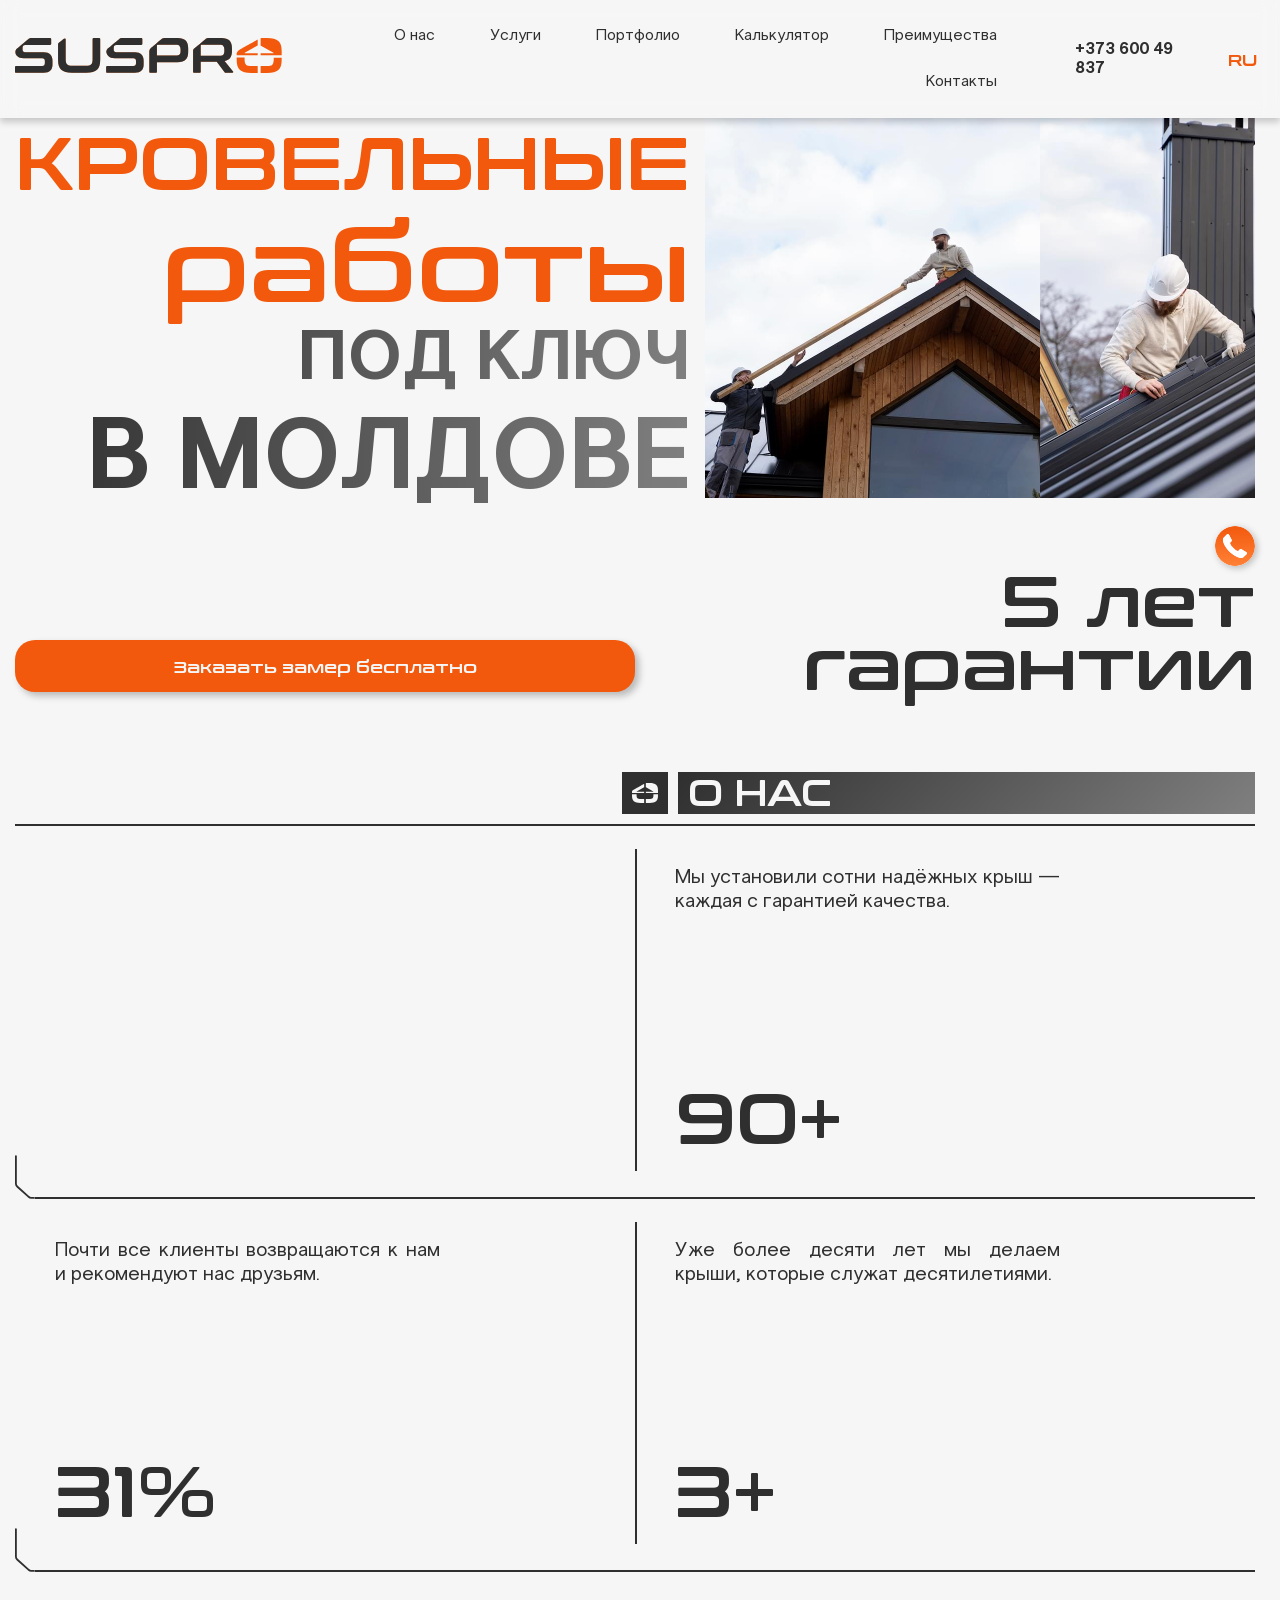
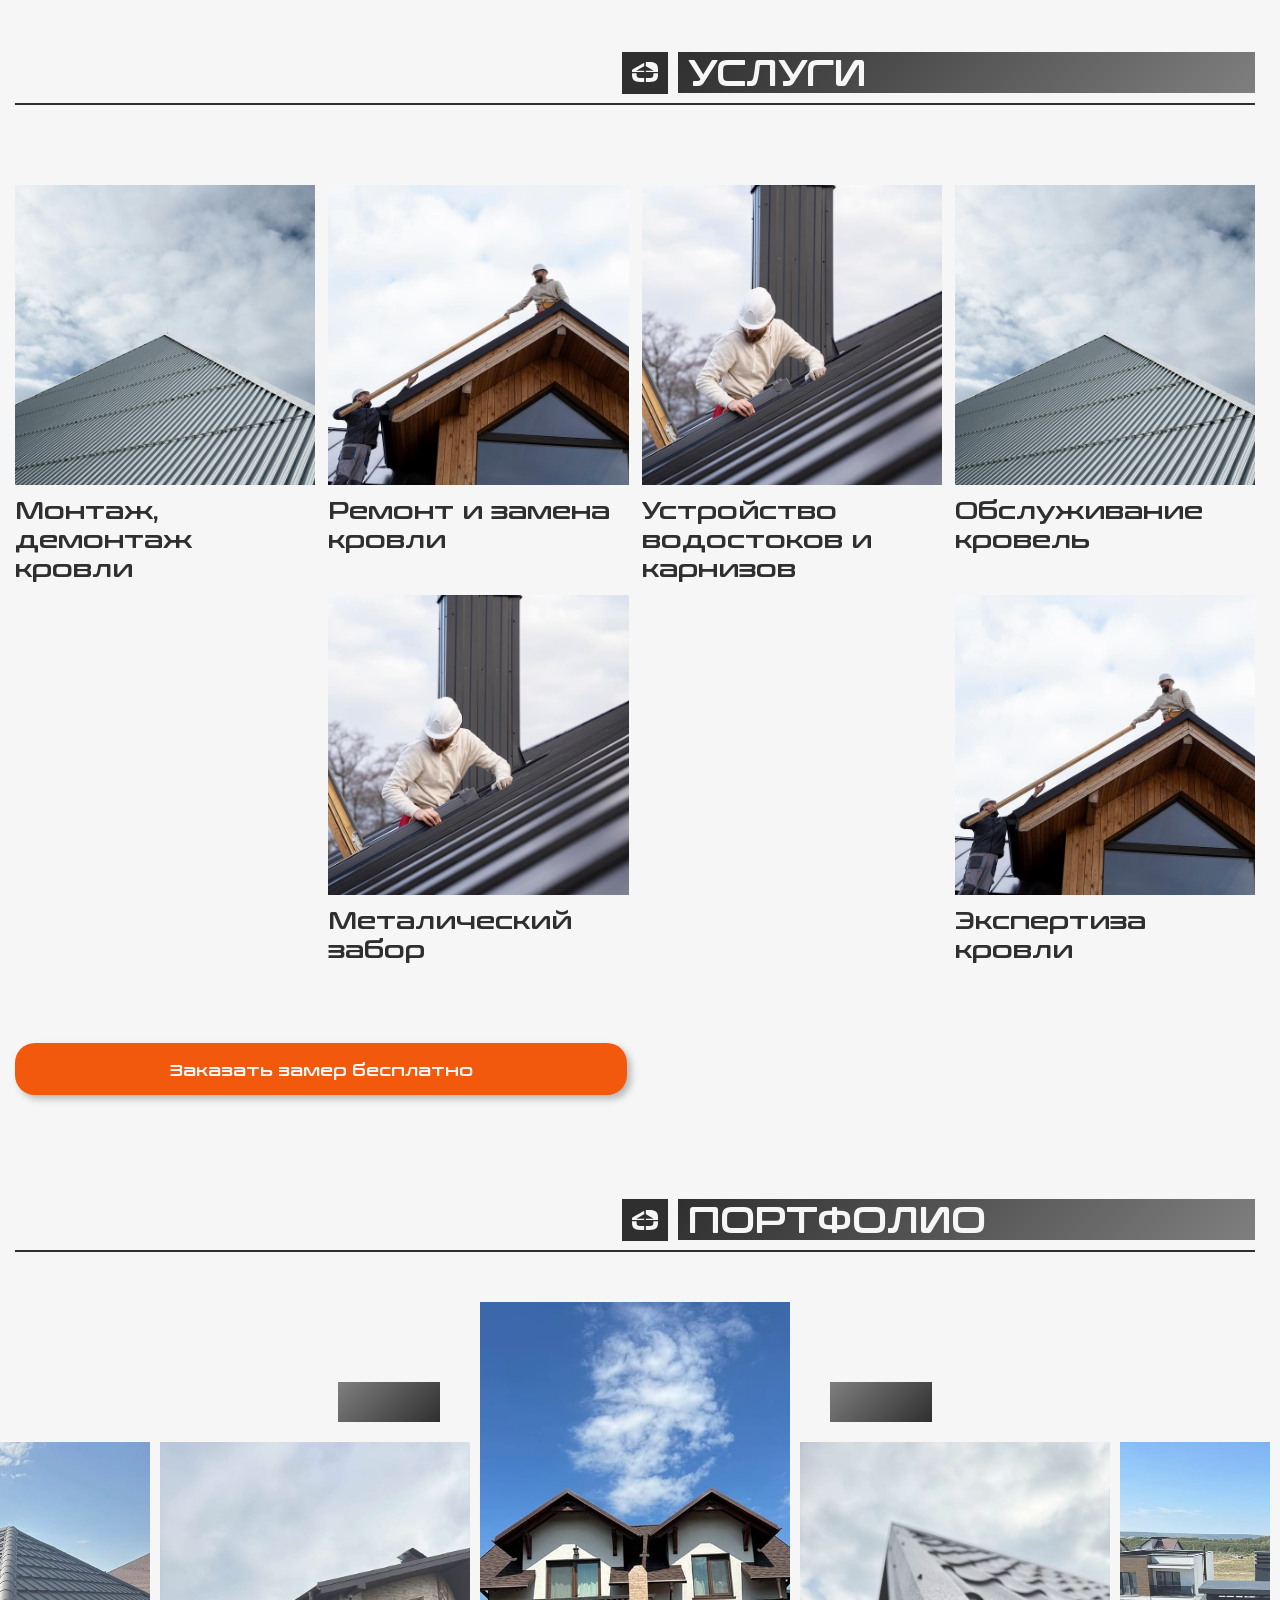
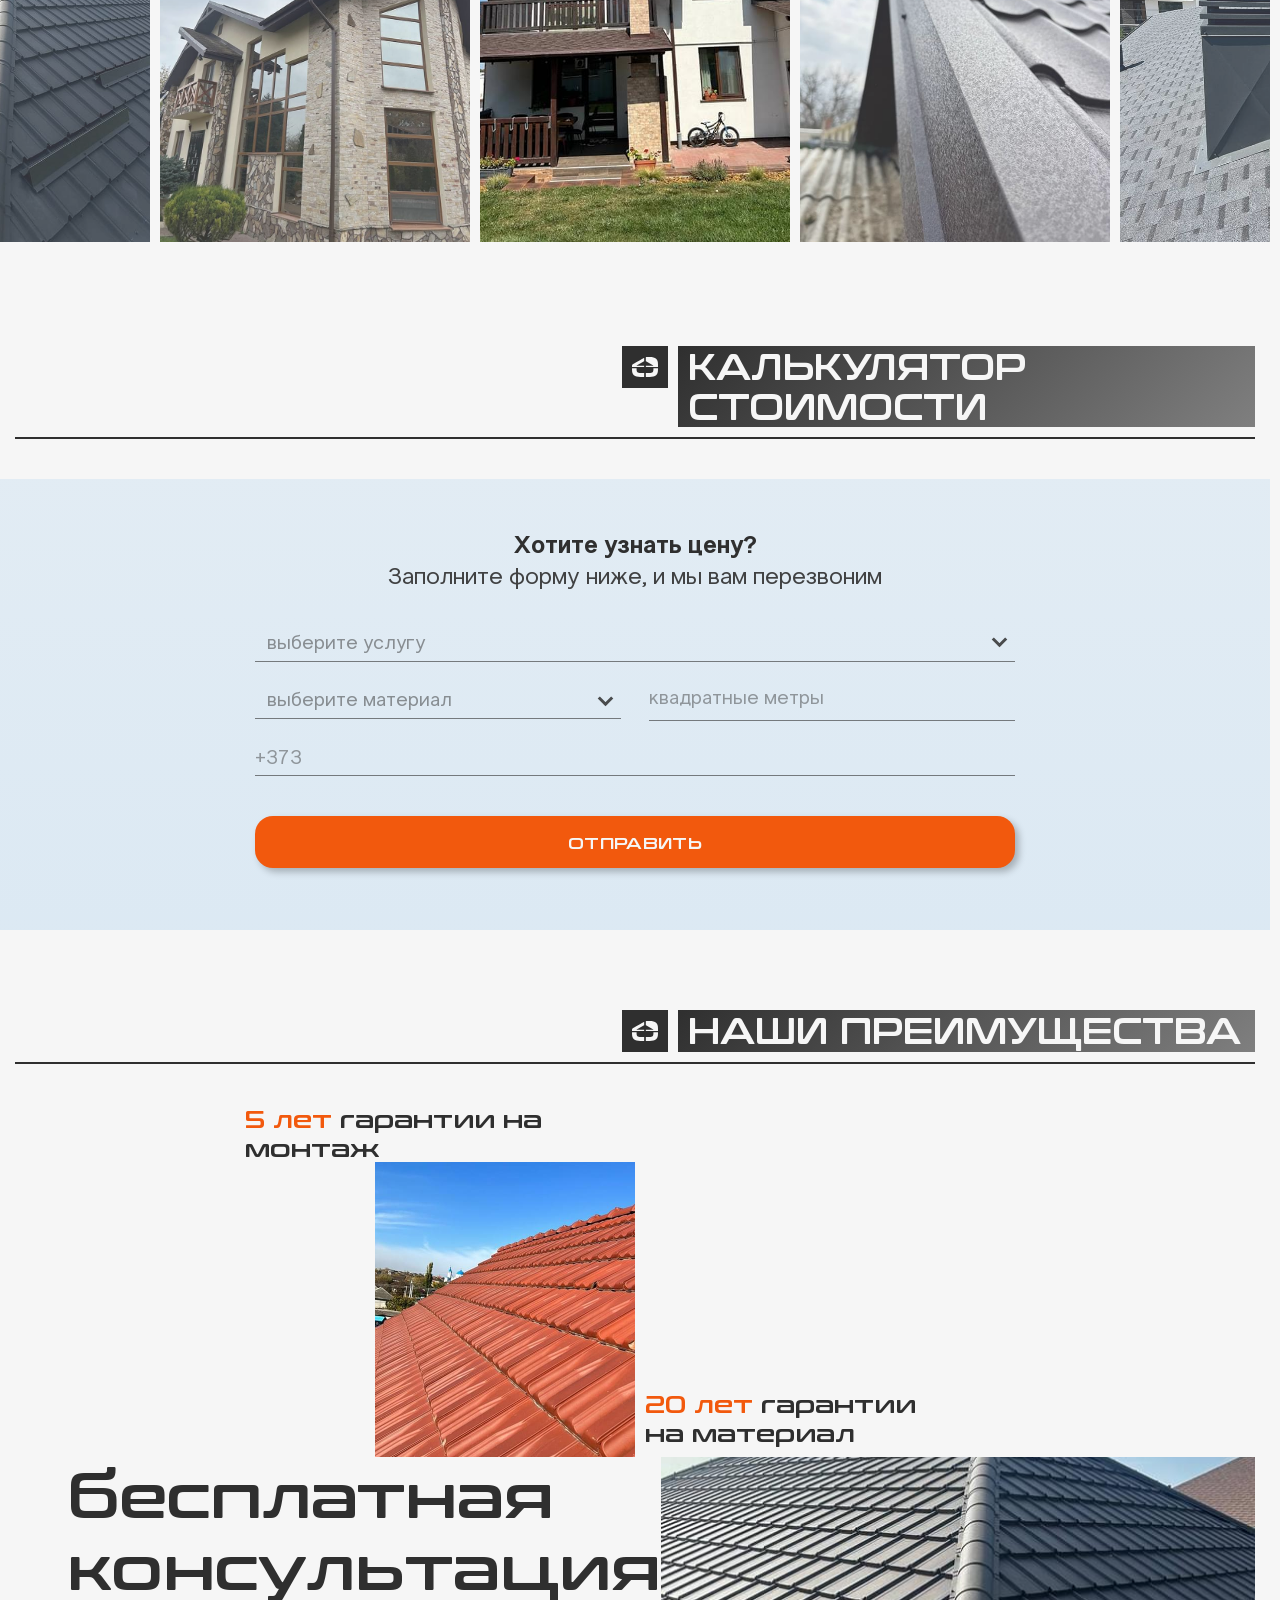
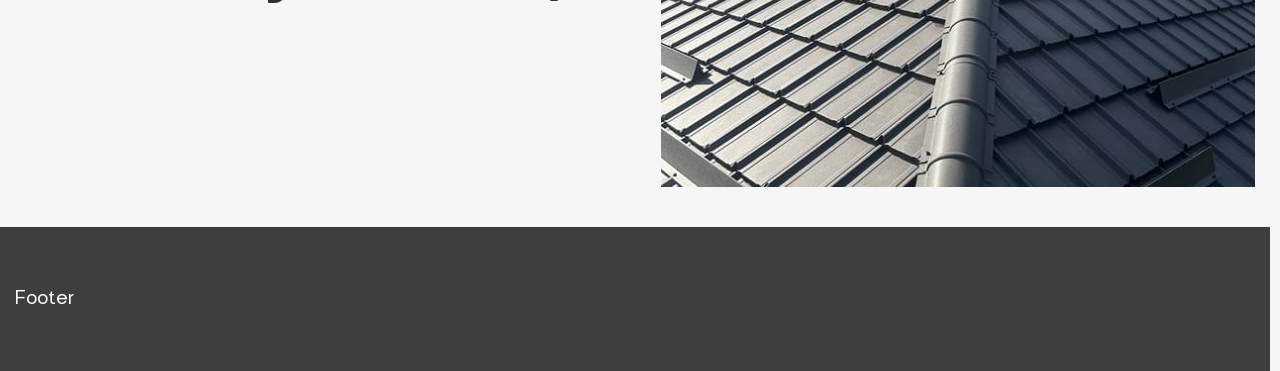
==== commit 758eeb13: "done sec advantage" ====
--- a/suspro/index.html
+++ b/suspro/index.html
@@ -6,9 +6,9 @@
   <meta name="viewport" content="width=device-width, initial-scale=1.0, maximum-scale=1.0, minimum-scale=1.0">
   <meta name="theme-color" content="#111111">
   <!-- подключение стилей -->
-  <link rel="stylesheet" href="css/style.min.css?ver=04112203">
+  <link rel="stylesheet" href="css/style.min.css?ver=04112249">
   <!-- подключение скриптов -->
-  <script defer src="js/main.min.js?ver=04112203"></script>
+  <script defer src="js/main.min.js?ver=04112249"></script>
   <!-- подключение favicon -->
   <!-- <link rel="icon" href="images/favicon/favicon.svg" />
   <link rel="apple-touch-icon" href="apple-touch-icon.png" />
@@ -76,7 +76,7 @@
                               <li class="menu__item"><a class="menu__link" href="#services">Услуги</a></li>
                               <li class="menu__item"><a class="menu__link" href="#portfolio">Портфолио</a></li>
                               <li class="menu__item"><a class="menu__link" href="#calc">Калькулятор</a></li>
-                              <li class="menu__item"><a class="menu__link" href="#">Преимущества</a></li>
+                              <li class="menu__item"><a class="menu__link" href="#advantage">Преимущества</a></li>
                               <li class="menu__item"><a class="menu__link" href="docs.html">Контакты</a></li>
                         </ul>
                   </nav>
@@ -339,6 +339,33 @@
     </div>
   </div>
 </section><!-- /.calc -->
+      <section class="advantage" id="advantage">
+  <div class="advantage__container">
+
+    <h2 class="heading advantage__head"><span>наши преимущества</span></h2>
+
+    <div class="advantage__wrap">
+      <div class="advantage__warranty">
+        <div class="advantage__warranty--left">
+          <p><span>5 лет</span> гарантии на монтаж</p>
+          <div class="advantage__warranty--img">
+            <img src="images/portfolio/06.jpg" loading="lazy" width="260" height="295" alt="rooth">
+          </div>
+        </div>
+        <div class="advantage__warranty--right">
+          <span>20 лет</span> гарантии на&nbsp;материал
+        </div>
+      </div>
+      <div class="advantage__free">
+        <div class="advantage__free--left">бесплатная консультация</div>
+        <div class="advantage__free--img">
+          <img src="images/portfolio/02.jpg" loading="lazy" width="621" height="330" alt="rooth">
+        </div>
+      </div>
+    </div>
+
+  </div><!-- /.advantage__container -->
+</section><!-- /.advantage -->
 
 
     </main>
--- a/suspro/css/style.min.css
+++ b/suspro/css/style.min.css
@@ -1224,7 +1224,6 @@
   height: 100%;
   width: 100%;
   object-fit: cover;
-  position: center;
 }
 .hero__contacts {
   display: flex;
@@ -1619,6 +1618,89 @@
   letter-spacing: 0.02em;
 }
 
+.advantage {
+  padding-top: var(--sectionPaddingTop);
+  padding-bottom: var(--sectionPaddingBottom);
+}
+.advantage__head {
+  margin-bottom: 40px;
+}
+.advantage__wrap {
+  display: flex;
+  flex-direction: column;
+}
+.advantage__warranty {
+  display: flex;
+  width: 100%;
+}
+@media (any-hover: hover) and (pointer: fine) {
+  .advantage__warranty:hover img {
+    transform: scale(1.03);
+  }
+}
+.advantage__warranty span {
+  color: #F2590D;
+}
+.advantage__warranty--left {
+  flex-basis: 50%;
+  display: flex;
+  align-items: flex-end;
+  flex-direction: column;
+}
+.advantage__warranty--left p {
+  font-family: "Conthrax", sans-serif;
+  font-weight: 600;
+  font-size: 24px;
+  max-width: 390px;
+  margin-left: auto;
+}
+.advantage__warranty--img {
+  max-height: 295px;
+  overflow: hidden;
+}
+.advantage__warranty--img img {
+  transition: transform 0.7s ease-in;
+  object-fit: cover;
+}
+.advantage__warranty--right {
+  flex-basis: 50%;
+  font-family: "Conthrax", sans-serif;
+  font-weight: 600;
+  font-size: 24px;
+  max-width: 390px;
+  margin-top: auto;
+  padding: 10px;
+}
+.advantage__free {
+  display: flex;
+  width: 100%;
+}
+@media (any-hover: hover) and (pointer: fine) {
+  .advantage__free:hover .advantage__free--left {
+    color: #F2590D;
+  }
+  .advantage__free:hover img {
+    transform: scale(1.03);
+  }
+}
+.advantage__free--left {
+  flex-basis: 50%;
+  font-family: "Conthrax", sans-serif;
+  font-weight: 600;
+  font-size: 60px;
+  padding-left: 52px;
+  transition: color 0.3s ease-in;
+}
+.advantage__free--img {
+  flex-basis: 50%;
+  max-height: 330px;
+  overflow: hidden;
+}
+.advantage__free--img img {
+  transition: transform 0.7s ease-in;
+  object-fit: cover;
+}
+
 .contact__mes {
   color: #2F2F2F;
   margin-right: 35px;
@@ -1773,4 +1855,4 @@
 }
 /* No styles code below. Only in modules. */
 /* Не пишите CSS код ниже. Только в подключаемых файлах  */
-/*# sourceMappingURL=[data-uri] */
+/*# sourceMappingURL=[data-uri] */
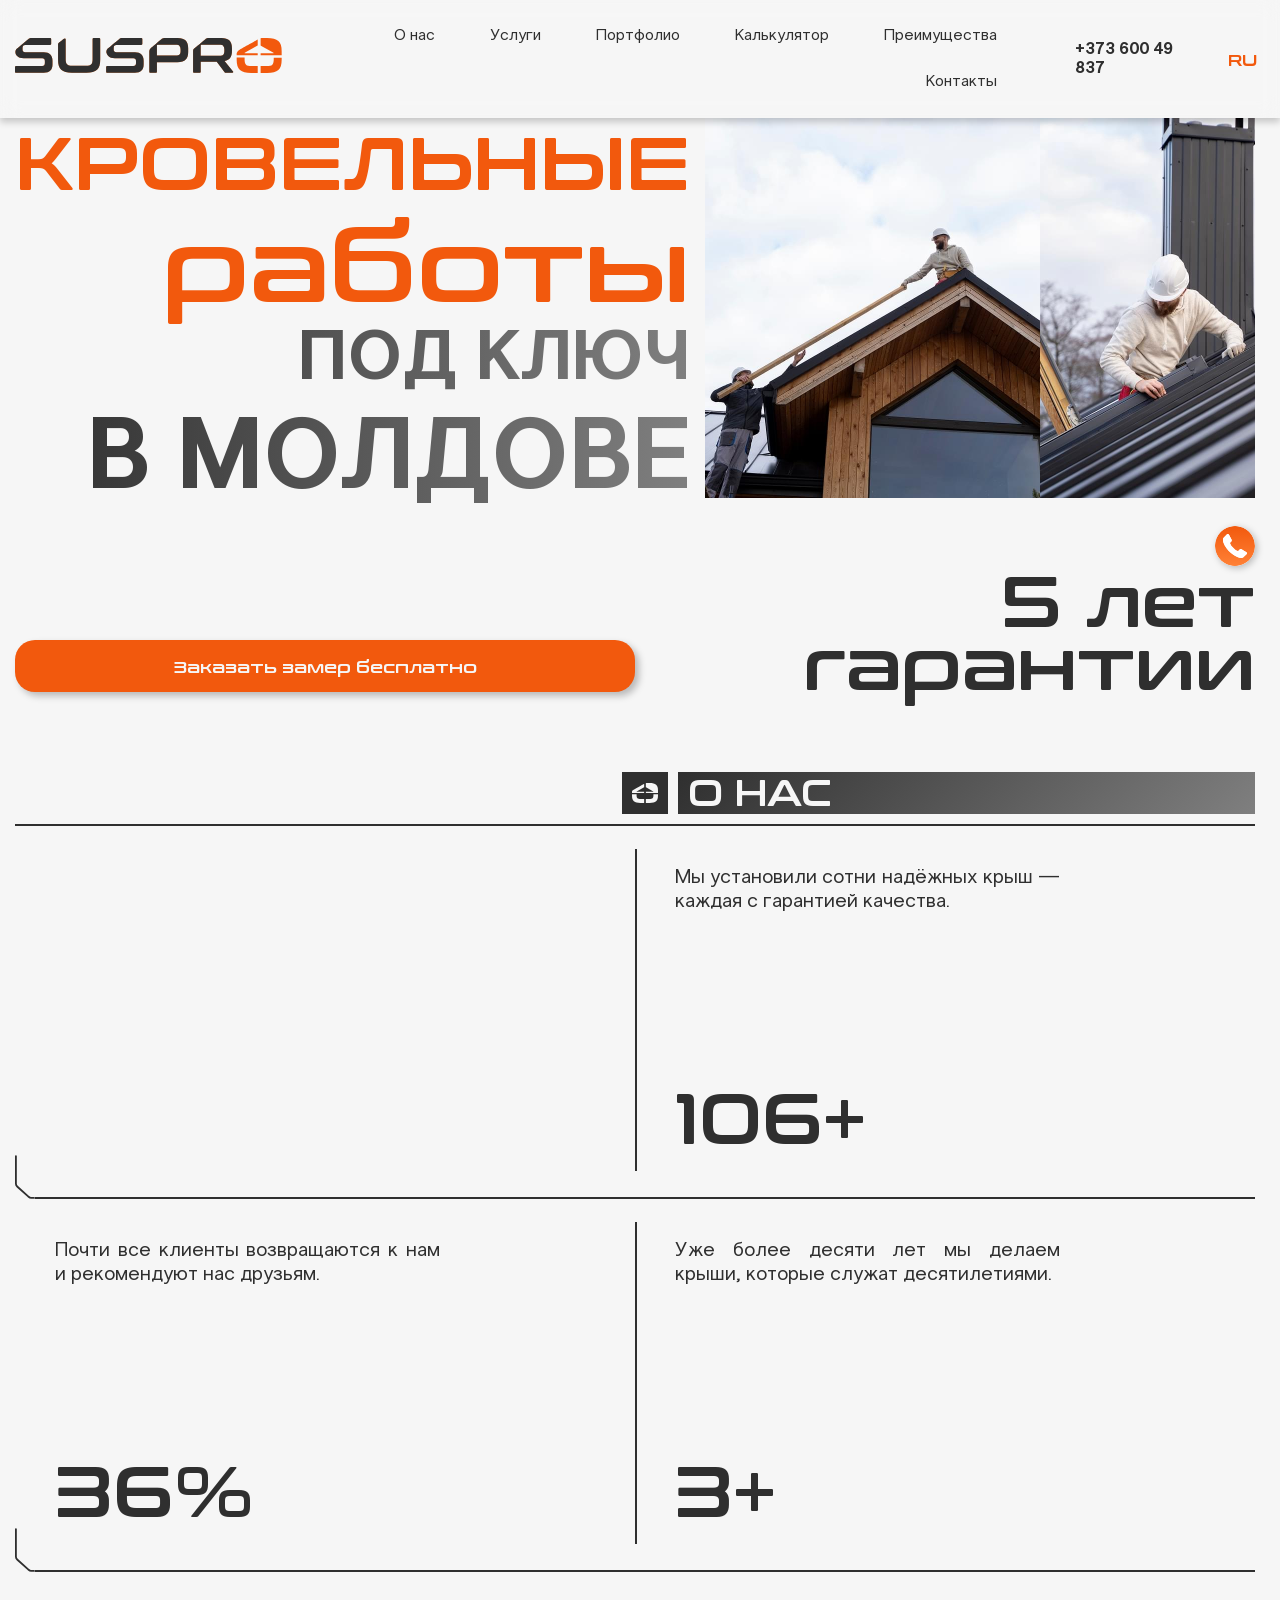
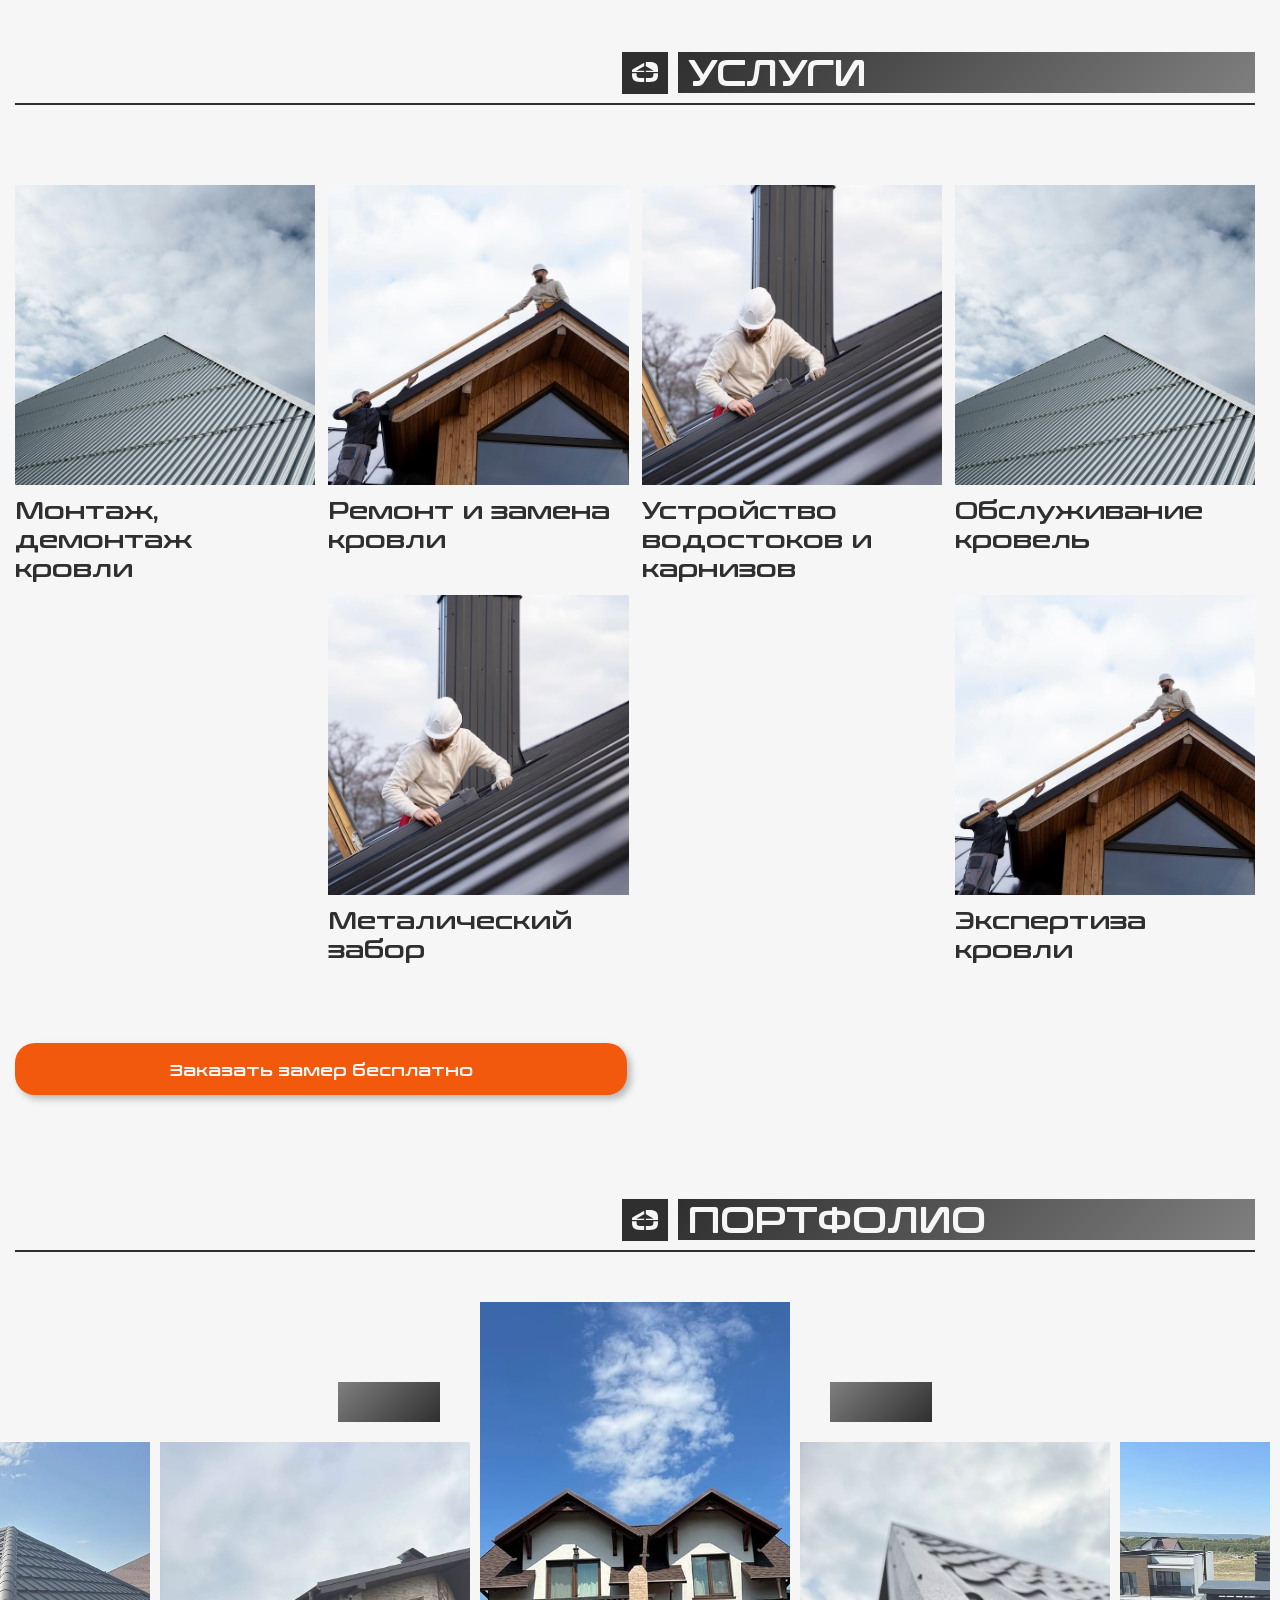
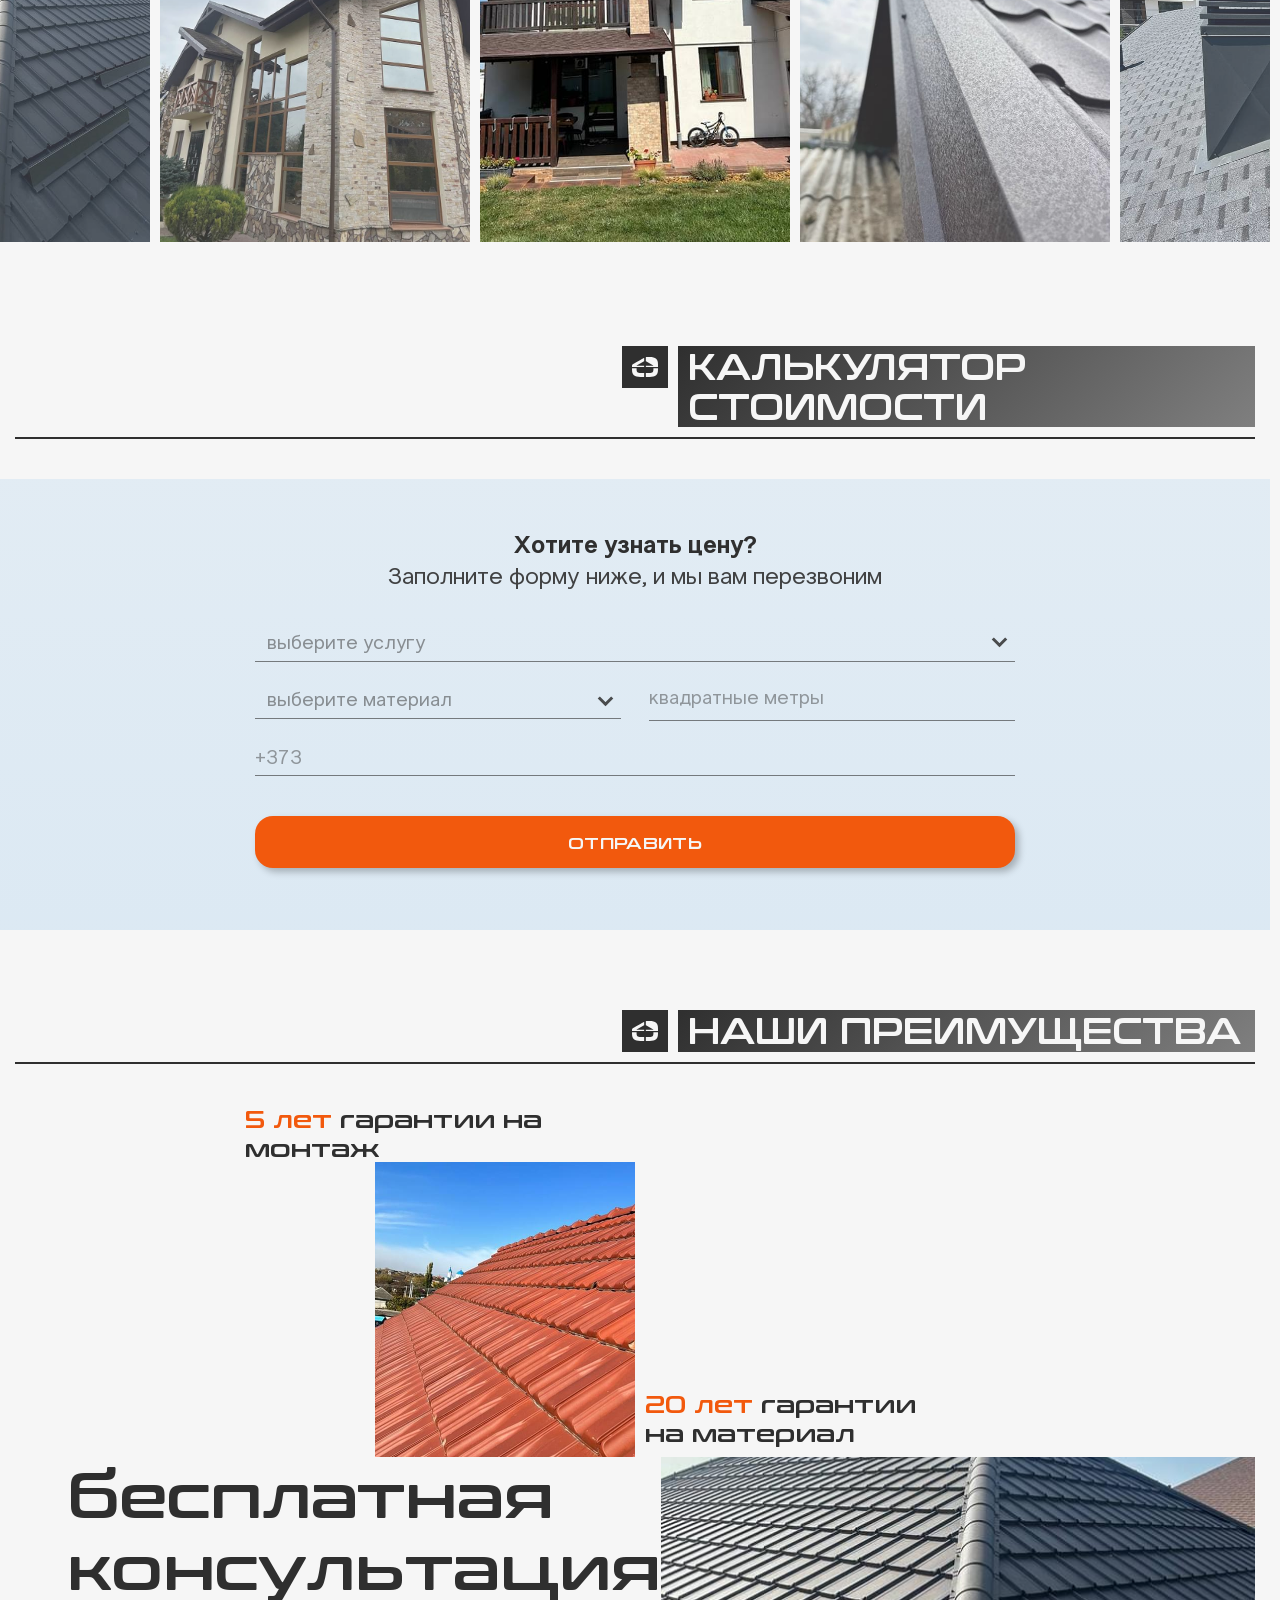
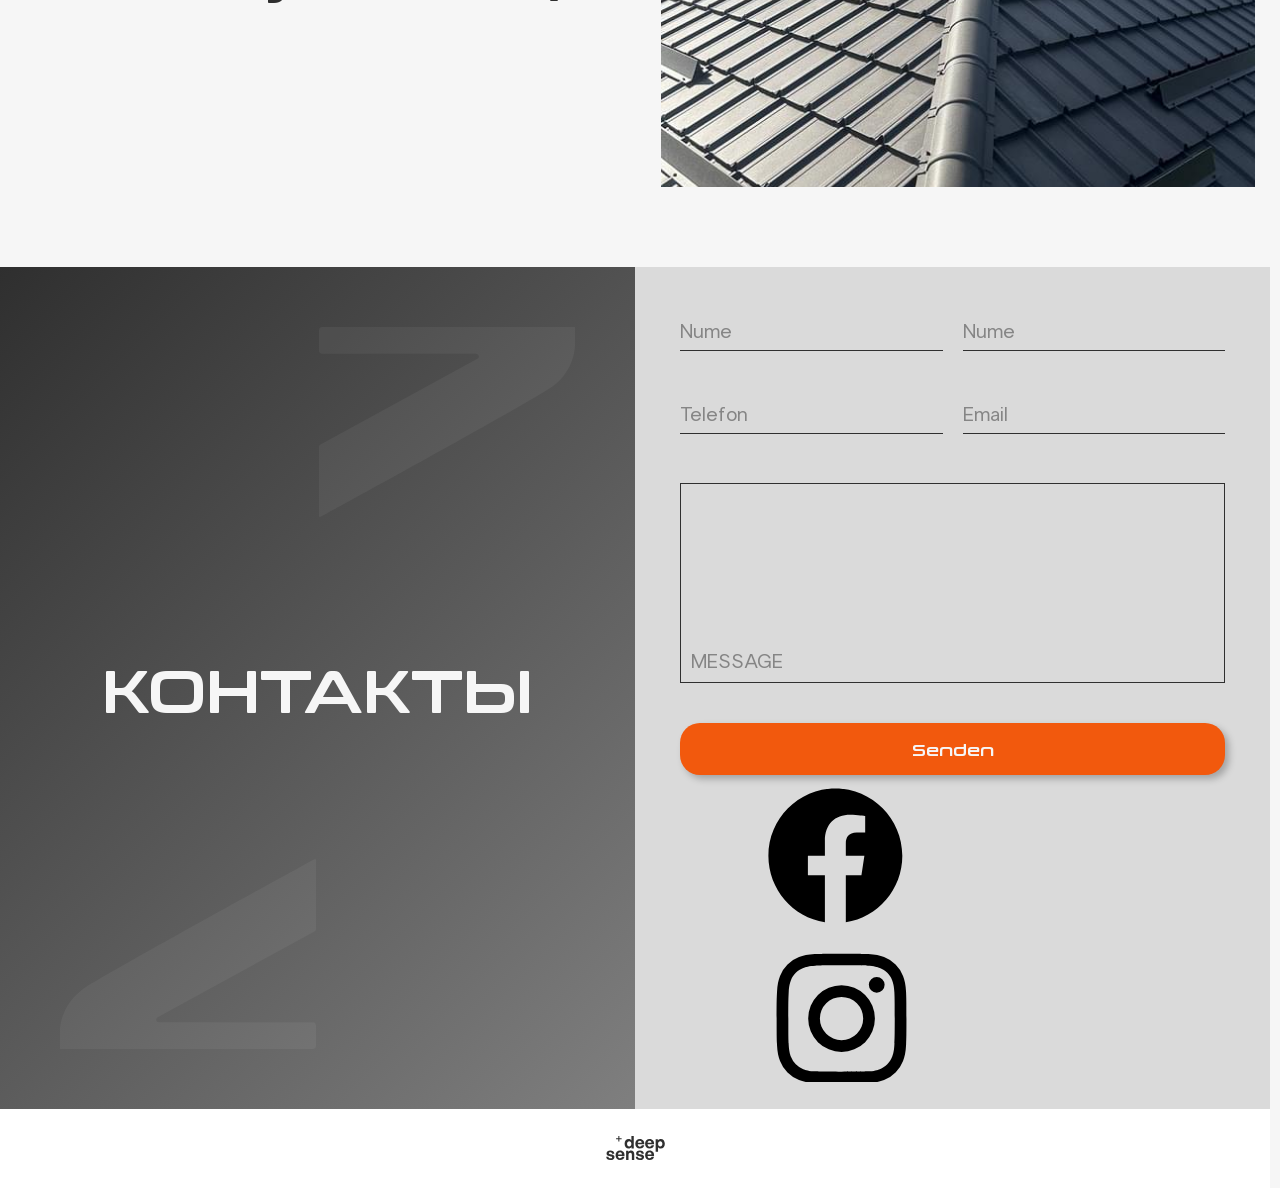
==== commit 7076f9f3: "start footer" ====
--- a/suspro/index.html
+++ b/suspro/index.html
@@ -6,9 +6,9 @@
   <meta name="viewport" content="width=device-width, initial-scale=1.0, maximum-scale=1.0, minimum-scale=1.0">
   <meta name="theme-color" content="#111111">
   <!-- подключение стилей -->
-  <link rel="stylesheet" href="css/style.min.css?ver=04112249">
+  <link rel="stylesheet" href="css/style.min.css?ver=04131453">
   <!-- подключение скриптов -->
-  <script defer src="js/main.min.js?ver=04112249"></script>
+  <script defer src="js/main.min.js?ver=04131453"></script>
   <!-- подключение favicon -->
   <!-- <link rel="icon" href="images/favicon/favicon.svg" />
   <link rel="apple-touch-icon" href="apple-touch-icon.png" />
@@ -366,12 +366,72 @@
 
   </div><!-- /.advantage__container -->
 </section><!-- /.advantage -->
-
-
     </main>
 
-    <footer class="footer">
-  <div class="footer__container">Footer</div><!-- /.container -->
+    <footer class="footer" id="contacts">
+  <div class="footer__wrap">
+
+    <div class="footer__name">
+      <div class="footer__container">
+        <div class="footer__title">
+          КОНТАКТЫ
+        </div>
+      </div>
+    </div>
+
+    <div class="footer__contacts">
+      <div class="footer__container">
+        <form action="#" class="footer__form form wpcf7-form">
+
+  <div class="form__inner">
+    <div class="form__line">
+      <input id="name" class="form__input" type="text" placeholder="Nume">
+    </div>
+    <div class="form__line">
+      <input id="surname" class="form__input" type="text" placeholder="Nume">
+    </div>
+    <div class="form__line">
+      <input id="number" class="form__input" type="email" placeholder="Telefon">
+    </div>
+    <div class="form__line">
+      <input id="email" class="form__input" type="text" placeholder="Email">
+    </div>
+    <div class="form__text">
+      <!-- <span class="form__text-descr">Scrieți câteva detalii despre proiectul dumneavoastră</span> -->
+      <textarea maxlength="2000" id="message" class="form__textarea" placeholder="MESSAGE"></textarea>
+    </div>
+
+  </div><!-- /.form__inner -->
+  <input type="submit" class="wpcf7-form-control has-spinner wpcf7-submit btn-reset btn form__send"
+         value="Senden">
+</form>
+
+        <ul class="social">
+  <li>
+    <a href="#" target="_blank">
+      <svg class="" aria-hidden="true" preserveAspectRatio="xMidYMid meet">
+        <use xlink:href="images/icons/sprite.svg#facebook"></use>
+      </svg>
+    </a>
+  </li>
+  <li>
+    <a href="#" target="_blank">
+      <svg class="" aria-hidden="true" preserveAspectRatio="xMidYMid meet">
+        <use xlink:href="images/icons/sprite.svg#instagram"></use>
+      </svg>
+    </a>
+  </li>
+</ul>
+      </div><!-- /.container -->
+    </div>
+
+  </div>
+
+  <div class="footer__copyright">
+    <a href="#" target="_blank" class="footer__ref">
+      <img src="images/ref.svg" loading="lazy" width="61" height="25" alt="">
+    </a>
+  </div>
 </footer><!-- /.footer -->
   </div><!-- /.wrapper -->
 </body>
--- a/suspro/css/style.min.css
+++ b/suspro/css/style.min.css
@@ -1787,10 +1787,140 @@
   }
 }
 
+.form__inner {
+  display: flex;
+  flex-wrap: wrap;
+  column-gap: 20px;
+  row-gap: 49px;
+  margin-bottom: 40px;
+}
+.form__line {
+  border-bottom: 1px solid #2F2F2F;
+  flex: 1 1 48%;
+  height: 34px;
+}
+.form__line p {
+  width: 100%;
+}
+@media screen and (max-width: 575.98px) {
+  .form__line {
+    margin-right: 40px;
+  }
+}
+.form__input {
+  background-color: transparent;
+  height: 34px;
+  width: 100%;
+  transition: padding-left 0.5s ease-in;
+  color: #2F2F2F;
+}
+.form__input::placeholder {
+  color: rgba(47, 47, 47, 0.5);
+  transition: color 0.5s ease;
+}
+.form__input:focus {
+  padding-left: 10px;
+}
+.form__text {
+  height: 200px;
+  width: 100%;
+}
+.form__textarea {
+  border: 1px solid #2F2F2F;
+  width: 100%;
+  color: #2F2F2F;
+  height: 100%;
+  padding: 10px;
+  background-color: transparent;
+  transition: padding 0.5s ease-in;
+  outline: none;
+  resize: none;
+}
+.form__textarea::placeholder {
+  color: rgba(47, 47, 47, 0.5);
+  transform: translateY(157px);
+}
+.form__textarea:focus {
+  border: 1px solid #2F2F2F;
+  padding-left: 20px;
+}
+
+.wpcf7-form {
+  display: flex;
+  flex-direction: column;
+}
+
+.wpcf7 .wpcf7-response-output {
+  margin-right: 0 !important;
+  margin-left: 0 !important;
+  padding: 17px !important;
+  font-size: 16px;
+  order: 1;
+  border-color: #F2590D !important;
+}
+
+.wpcf7-not-valid-tip {
+  font-weight: 600;
+  position: relative;
+  bottom: 0;
+  padding-left: 10px;
+}
+
+.wpcf7-form p {
+  width: 100%;
+}
+@media screen and (max-width: 767.98px) {
+  .wpcf7-form p {
+    text-align: center;
+  }
+}
+
 .footer {
-  background-color: #3e3e3e;
-  padding: 60px 0;
-  color: #FFFFFF;
+  background-color: #F6F6F6;
+  padding-top: var(--sectionPaddingTop);
+}
+.footer__wrap {
+  display: flex;
+}
+.footer__name {
+  background: linear-gradient(135deg, #2f2f2f 0%, transparent 100%) #7f7f7f;
+  flex-basis: 50%;
+  display: flex;
+  align-items: center;
+  justify-content: center;
+  position: relative;
+}
+.footer__name::before {
+  content: "";
+  position: absolute;
+  bottom: 60px;
+  left: 60px;
+  width: 256px;
+  height: 190px;
+  background: url("../images/icons/subtract.svg") center/cover no-repeat;
+}
+.footer__name::after {
+  content: "";
+  position: absolute;
+  top: 60px;
+  right: 60px;
+  width: 256px;
+  height: 190px;
+  background: url("../images/icons/subtract.svg") center/cover no-repeat;
+  transform: rotate(180deg);
+}
+.footer__title {
+  text-transform: uppercase;
+  font-family: "Conthrax", sans-serif;
+  font-weight: 600;
+  font-size: 60px;
+  text-align: center;
+  color: #F6F6F6;
+}
+.footer__contacts {
+  flex-basis: 50%;
+  padding: 50px 30px 20px;
+  background-color: #DADADA;
 }
 .footer__item {
   transition: color 0.3s ease;
@@ -1800,6 +1930,16 @@
 }
 .footer__item a {
   cursor: pointer;
+}
+.footer__copyright {
+  background-color: #FFFFFF;
+  padding: 27px 0;
+}
+.footer__ref {
+  margin: 0 auto;
+  display: block;
+  width: 61px;
+  height: 25px;
 }
 
 @media (min-width: 992px) {
@@ -1855,4 +1995,4 @@
 }
 /* No styles code below. Only in modules. */
 /* Не пишите CSS код ниже. Только в подключаемых файлах  */
-/*# sourceMappingURL=[data-uri] */
+/*# sourceMappingURL=[data-uri] */
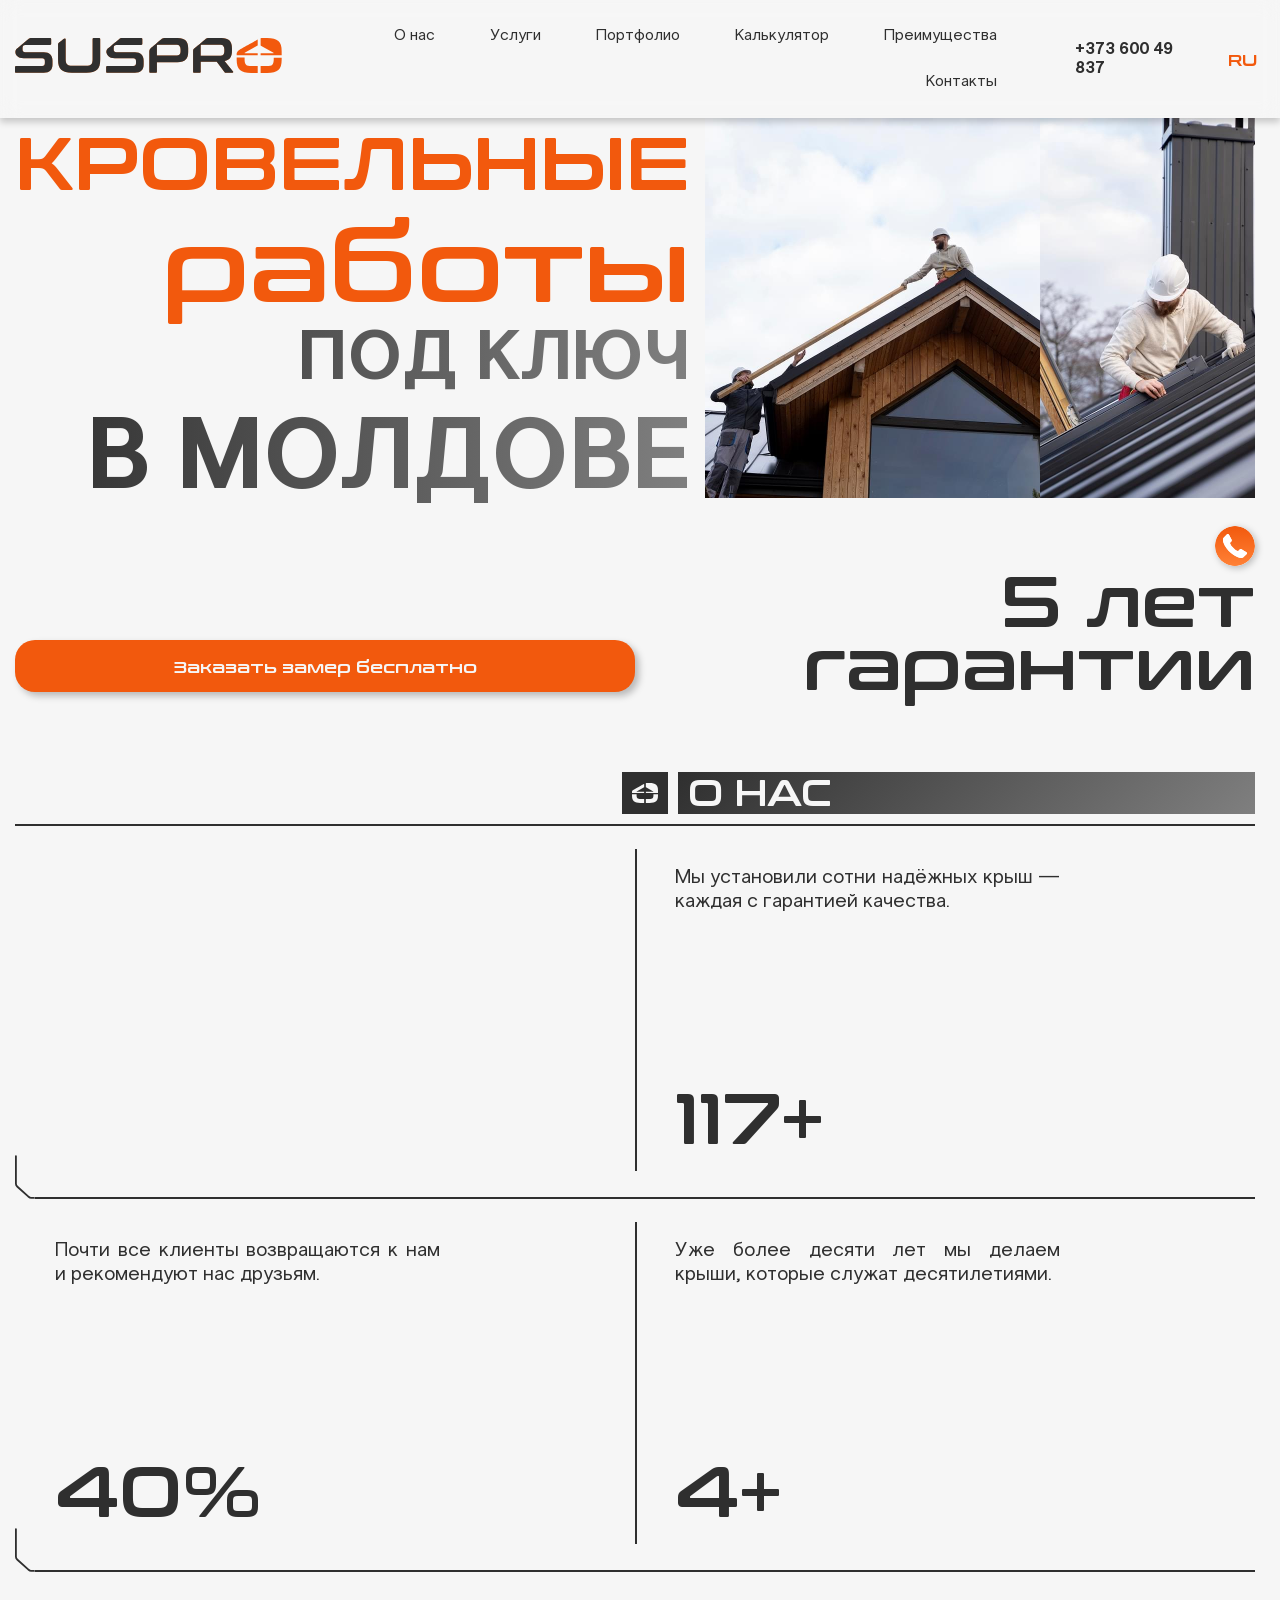
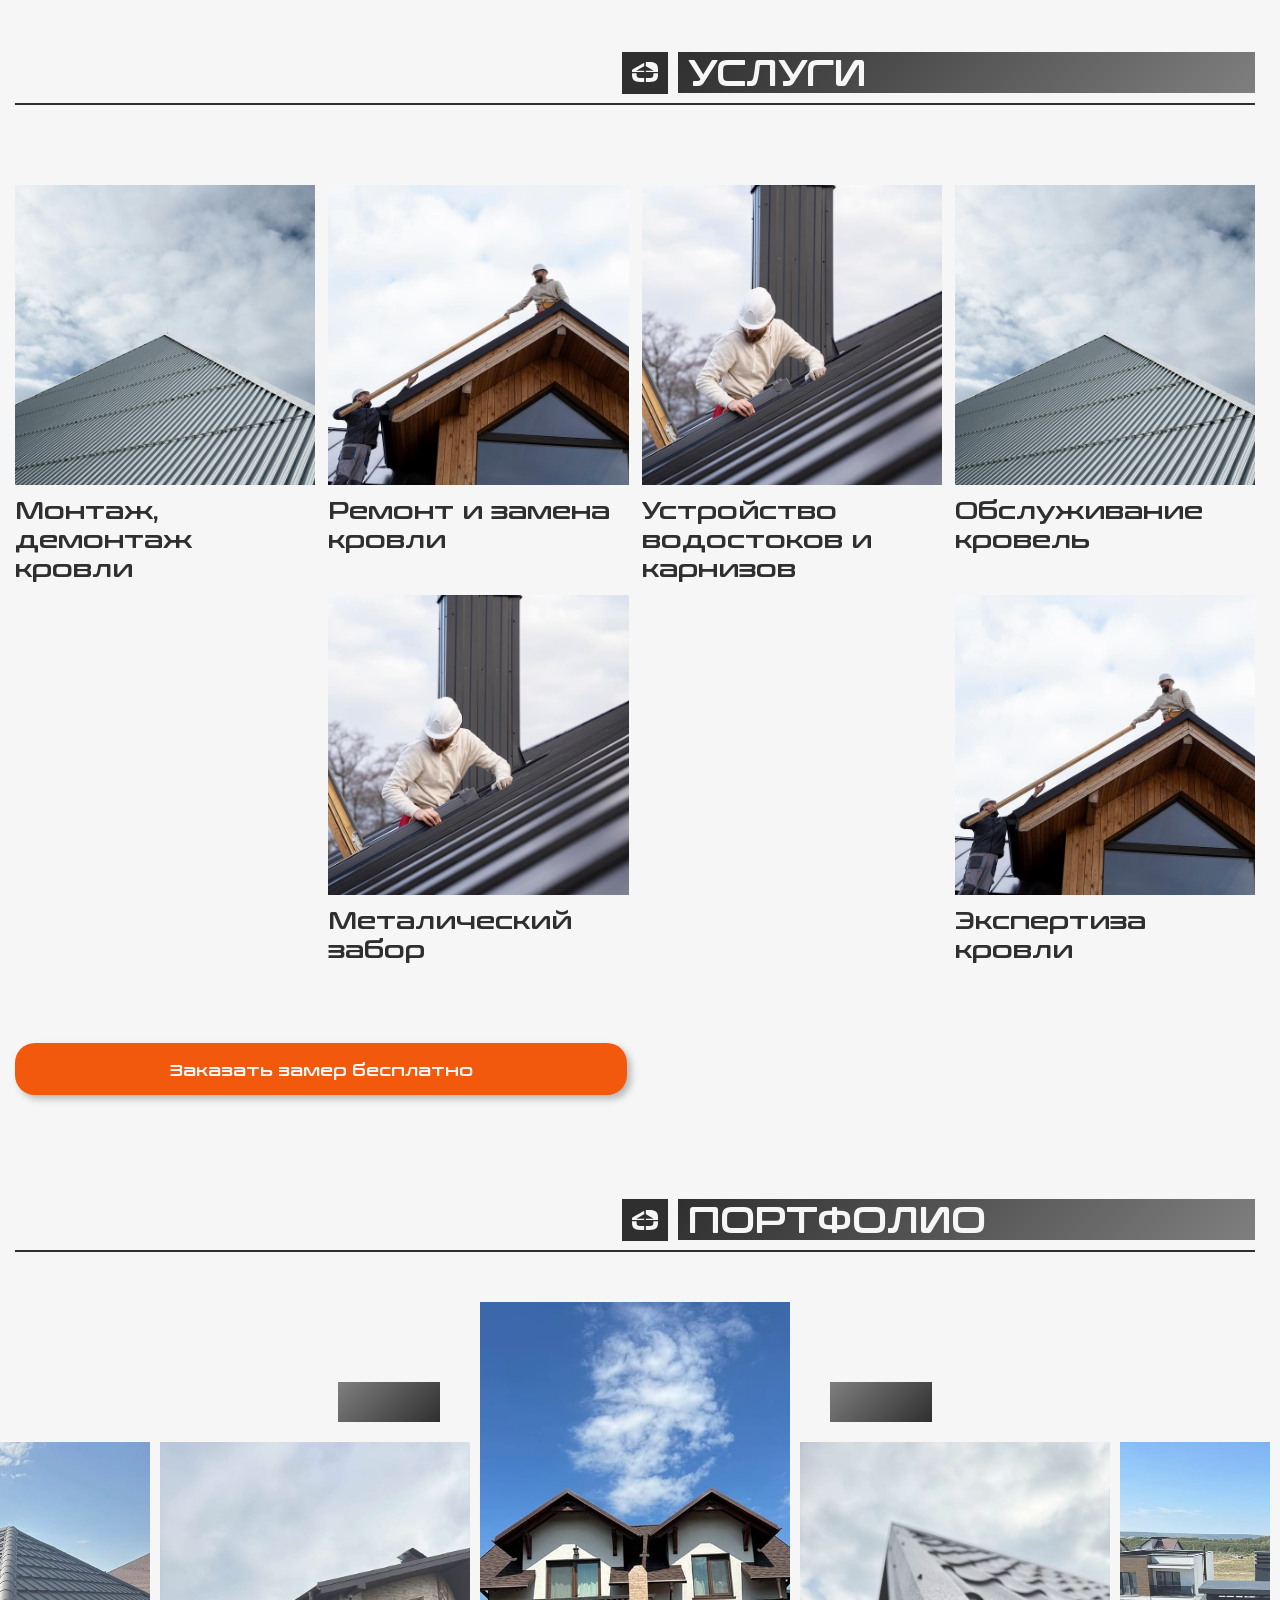
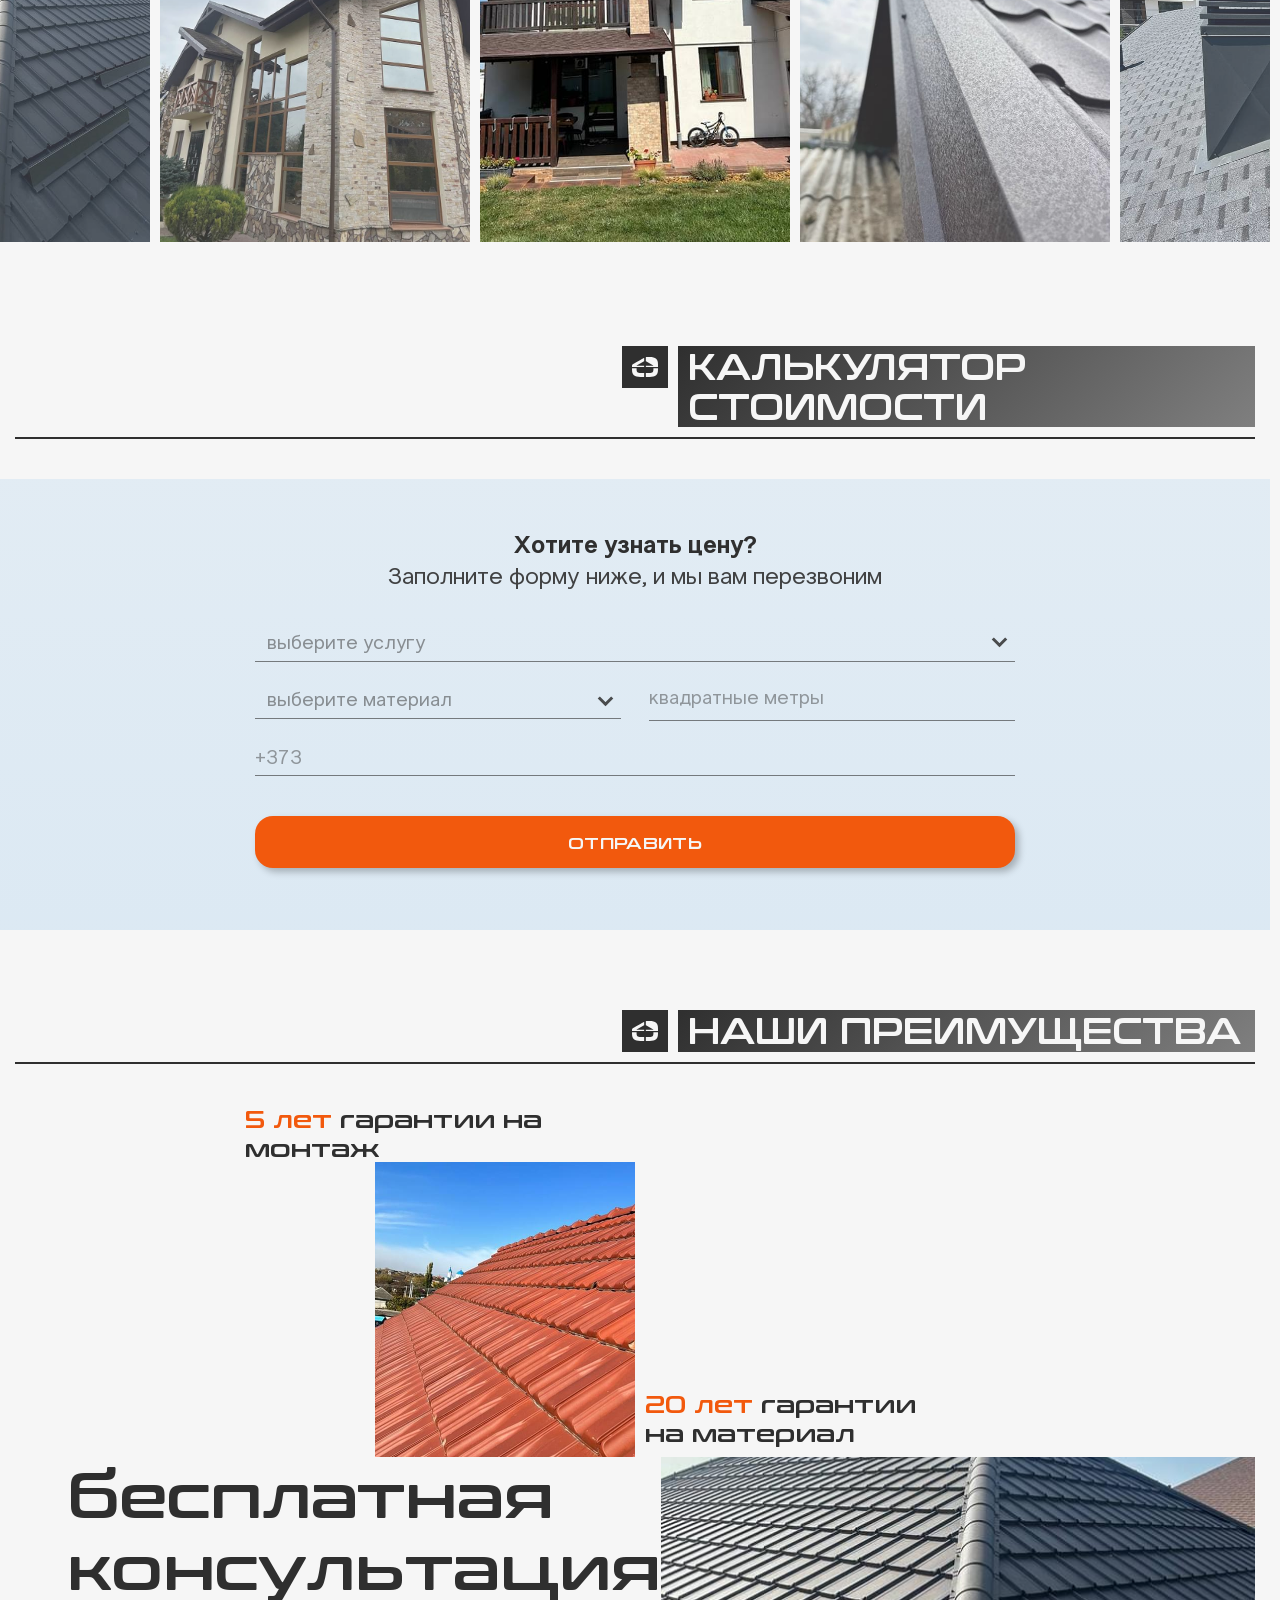
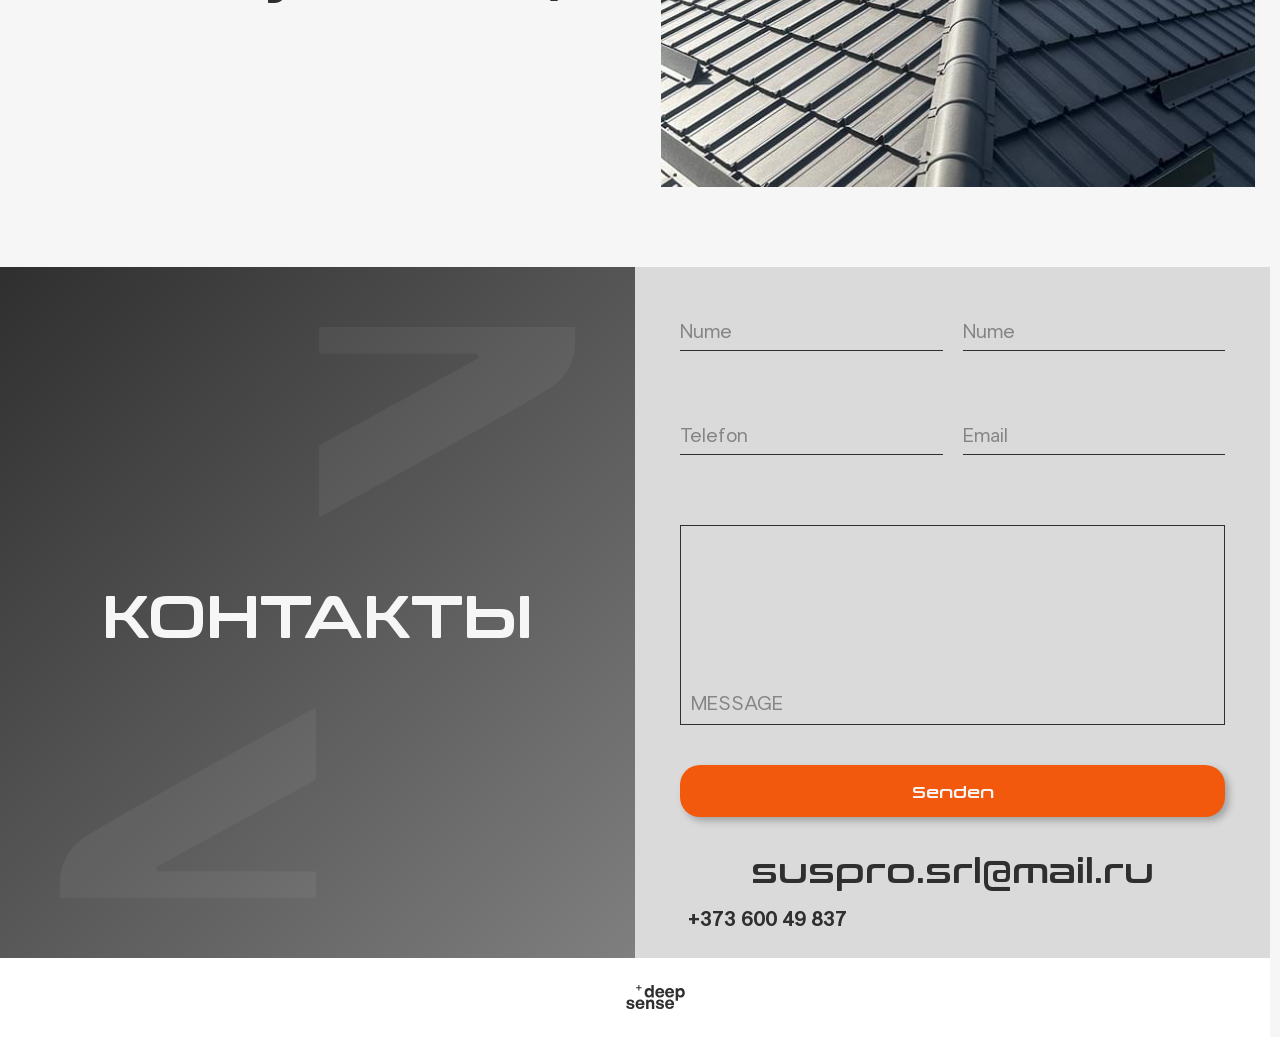
==== commit e02faa6a: "done footer" ====
--- a/suspro/index.html
+++ b/suspro/index.html
@@ -6,9 +6,9 @@
   <meta name="viewport" content="width=device-width, initial-scale=1.0, maximum-scale=1.0, minimum-scale=1.0">
   <meta name="theme-color" content="#111111">
   <!-- подключение стилей -->
-  <link rel="stylesheet" href="css/style.min.css?ver=04131453">
+  <link rel="stylesheet" href="css/style.min.css?ver=04142145">
   <!-- подключение скриптов -->
-  <script defer src="js/main.min.js?ver=04131453"></script>
+  <script defer src="js/main.min.js?ver=04142145"></script>
   <!-- подключение favicon -->
   <!-- <link rel="icon" href="images/favicon/favicon.svg" />
   <link rel="apple-touch-icon" href="apple-touch-icon.png" />
@@ -406,31 +406,56 @@
          value="Senden">
 </form>
 
-        <ul class="social">
+        <a href="mailto:suspro.srl@mail.ru" class="footer__email">suspro.srl@mail.ru</a>
+        <div class="footer__socials">
+          <a href="tel:+37360049837" class="footer__phone">+373 600 49 837</a>
+          <ul class="social">
   <li>
     <a href="#" target="_blank">
       <svg class="" aria-hidden="true" preserveAspectRatio="xMidYMid meet">
-        <use xlink:href="images/icons/sprite.svg#facebook"></use>
+        <use xlink:href="images/icons/viber.svg"></use>
       </svg>
     </a>
   </li>
   <li>
     <a href="#" target="_blank">
       <svg class="" aria-hidden="true" preserveAspectRatio="xMidYMid meet">
-        <use xlink:href="images/icons/sprite.svg#instagram"></use>
+        <use xlink:href="images/icons/telegram.svg"></use>
+      </svg>
+    </a>
+  </li>
+  <li>
+    <a href="#" target="_blank">
+      <svg class="" aria-hidden="true" preserveAspectRatio="xMidYMid meet">
+        <use xlink:href="images/icons/facebook.svg"></use>
+      </svg>
+    </a>
+  </li>
+  <li>
+    <a href="#" target="_blank">
+      <svg class="" aria-hidden="true" preserveAspectRatio="xMidYMid meet">
+        <use xlink:href="images/icons/instagram.svg"></use>
       </svg>
     </a>
   </li>
 </ul>
+        </div>
       </div><!-- /.container -->
     </div>
 
   </div>
 
   <div class="footer__copyright">
-    <a href="#" target="_blank" class="footer__ref">
-      <img src="images/ref.svg" loading="lazy" width="61" height="25" alt="">
-    </a>
+    <div class="footer__ref">
+      <a href="#1" class="footer__ref-ss" target="_blank">
+        <svg class="" aria-hidden="true" preserveAspectRatio="xMidYMid meet">
+          <use xlink:href="images/icons/instagram.svg"></use>
+        </svg>
+      </a>
+      <a href="#2" target="_blank" class="footer__ref-site">
+        <img src="images/ref.svg" loading="lazy" width="61" height="25" alt="">
+      </a>
+    </div>
   </div>
 </footer><!-- /.footer -->
   </div><!-- /.wrapper -->
--- a/suspro/css/style.min.css
+++ b/suspro/css/style.min.css
@@ -1050,6 +1050,28 @@
   margin-top: 40px;
 }
 
+.social {
+  display: flex;
+  align-items: center;
+  gap: 40px;
+}
+.social li:not(:last-child) {
+  margin-right: 30px;
+}
+@media (any-hover: hover) and (pointer: fine) {
+  .social li:hover a {
+    color: #F2590D;
+  }
+}
+.social a {
+  color: #000;
+  transition: color 0.4s ease-in;
+}
+.social svg {
+  width: 30px;
+  height: 30px;
+}
+
 .btn-reset {
   padding: 0;
   border: none;
@@ -1791,7 +1813,7 @@
   display: flex;
   flex-wrap: wrap;
   column-gap: 20px;
-  row-gap: 49px;
+  row-gap: 70px;
   margin-bottom: 40px;
 }
 .form__line {
@@ -1881,6 +1903,9 @@
 }
 .footer__wrap {
   display: flex;
+}
+.footer__container {
+  max-width: 680px;
 }
 .footer__name {
   background: linear-gradient(135deg, #2f2f2f 0%, transparent 100%) #7f7f7f;
@@ -1931,15 +1956,54 @@
 .footer__item a {
   cursor: pointer;
 }
+.footer__form {
+  margin-bottom: 32px;
+}
+.footer__email {
+  font-family: "Conthrax", sans-serif;
+  font-weight: 600;
+  font-size: 34px;
+  margin: 0 auto;
+  display: block;
+  text-align: center;
+  margin-bottom: 12px;
+  transition: color 0.3s ease-in;
+}
+@media (any-hover: hover) and (pointer: fine) {
+  .footer__email:hover {
+    color: #F2590D;
+  }
+}
+.footer__socials {
+  display: flex;
+  align-items: center;
+  justify-content: center;
+  gap: 40px;
+}
+.footer__phone {
+  font-weight: 700;
+  transition: color 0.3s ease-in;
+}
+@media (any-hover: hover) and (pointer: fine) {
+  .footer__phone:hover {
+    color: #F2590D;
+  }
+}
 .footer__copyright {
   background-color: #FFFFFF;
   padding: 27px 0;
 }
 .footer__ref {
   margin: 0 auto;
-  display: block;
-  width: 61px;
+  display: flex;
+  align-items: center;
+  justify-content: center;
+  gap: 14px;
   height: 25px;
+}
+.footer__ref-ss {
+  width: 26px;
+  height: 26px;
 }
 
 @media (min-width: 992px) {
@@ -1995,4 +2059,4 @@
 }
 /* No styles code below. Only in modules. */
 /* Не пишите CSS код ниже. Только в подключаемых файлах  */
-/*# sourceMappingURL=[data-uri] */
+/*# sourceMappingURL=[data-uri] */
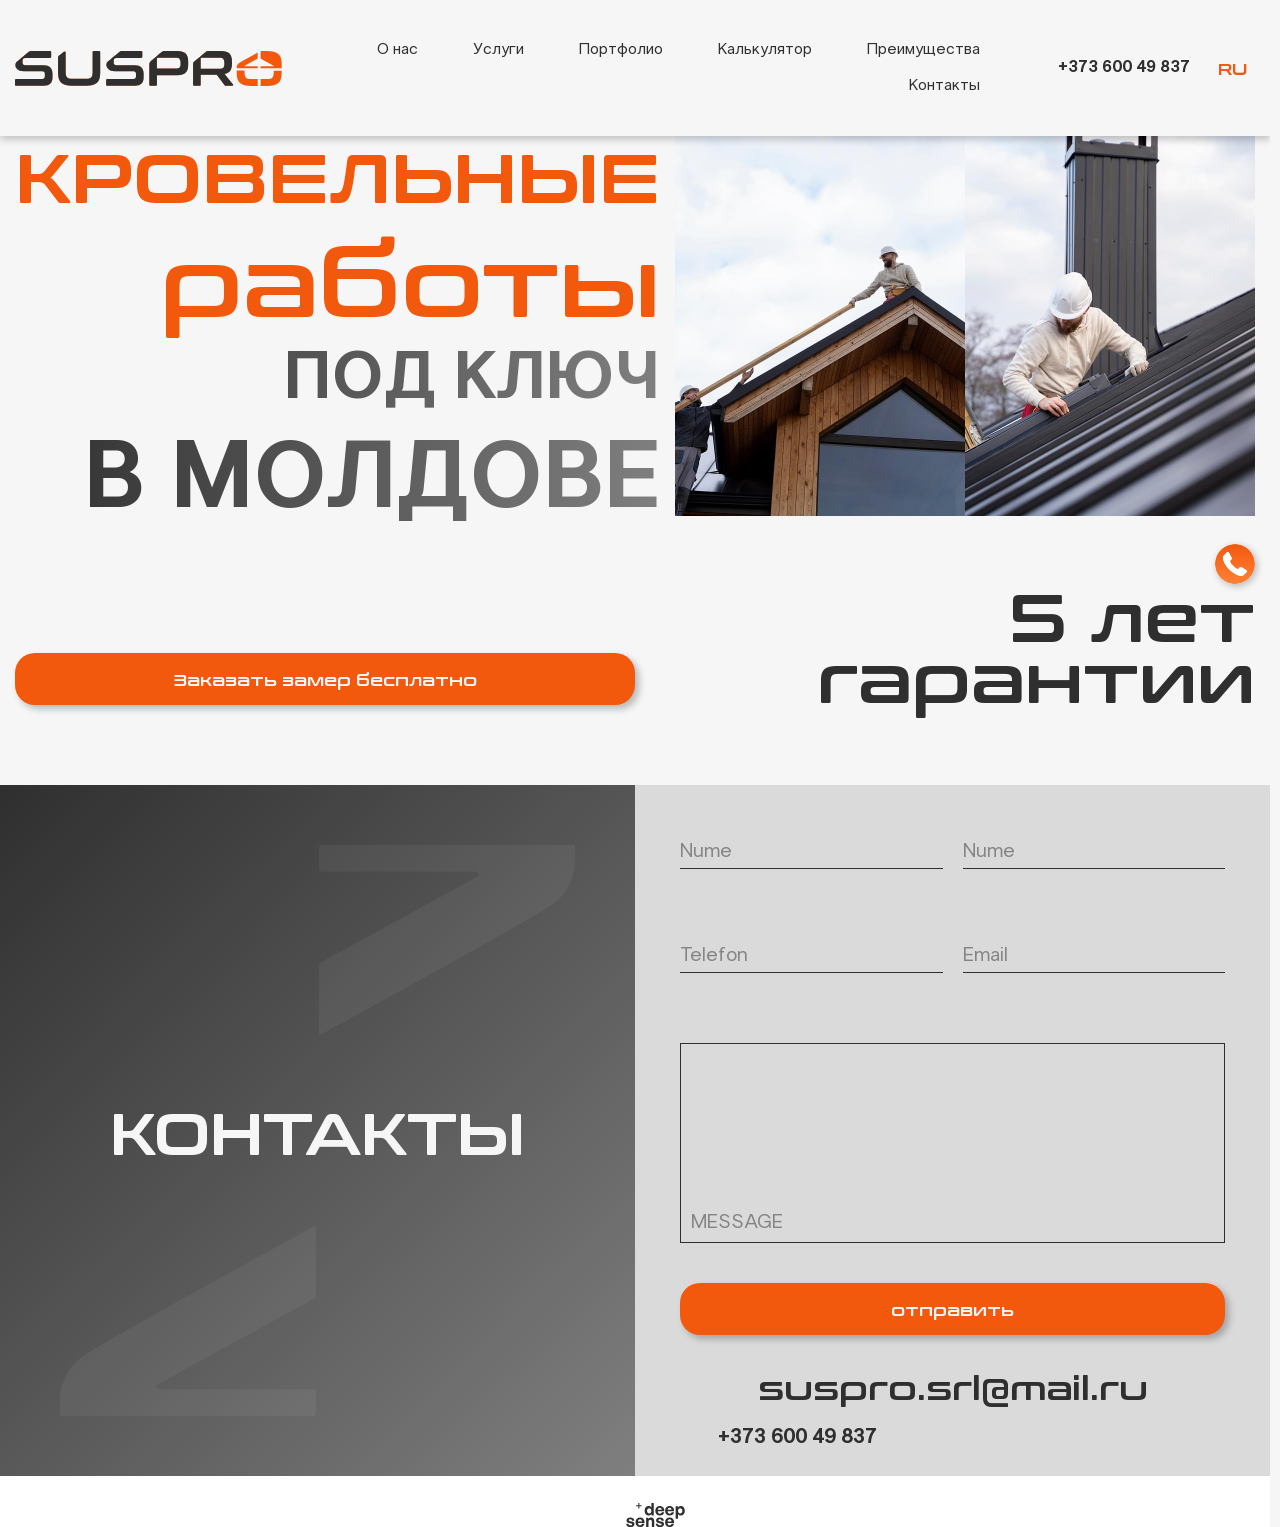
==== commit 8ddfd8cd: "start mobile" ====
--- a/suspro/index.html
+++ b/suspro/index.html
@@ -6,9 +6,9 @@
   <meta name="viewport" content="width=device-width, initial-scale=1.0, maximum-scale=1.0, minimum-scale=1.0">
   <meta name="theme-color" content="#111111">
   <!-- подключение стилей -->
-  <link rel="stylesheet" href="css/style.min.css?ver=04142145">
+  <link rel="stylesheet" href="css/style.min.css?ver=04142329">
   <!-- подключение скриптов -->
-  <script defer src="js/main.min.js?ver=04142145"></script>
+  <script defer src="js/main.min.js?ver=04142329"></script>
   <!-- подключение favicon -->
   <!-- <link rel="icon" href="images/favicon/favicon.svg" />
   <link rel="apple-touch-icon" href="apple-touch-icon.png" />
@@ -21,7 +21,7 @@
     <header class="header">
       <div class="header__container">
             <a href="/" class="header__logo">
-                  <svg width="267" height="35" viewBox="0 0 267 35" fill="none" xmlns="http://www.w3.org/2000/svg">
+                  <svg viewBox="0 0 267 35" fill="none" xmlns="http://www.w3.org/2000/svg">
                         <path class="roof-right" fill="#F2590D"
                               d="M258.849 0.750001C257.019 0.250001 254.792 2.00942e-06 252.169 1.56647e-06L247.377 0C246.794 -9.84649e-08 246.228 0.0868846 245.681 0.231948C245.645 0.241527 245.62 0.273595 245.62 0.310071V7.31818C245.62 7.4061 245.808 7.593 245.887 7.63636L258.536 14.7145C258.751 14.8332 258.664 15.1505 258.416 15.1505H245.871C245.732 15.1505 245.62 15.2598 245.62 15.3946V17.1206C245.62 17.2554 245.732 17.3647 245.871 17.3647H258.119H266.668V13.2C266.668 10.8 266.409 8.76667 265.891 7.1C265.373 5.43334 264.528 4.08334 263.354 3.05C262.215 1.98334 260.713 1.21667 258.849 0.750001Z" />
 
@@ -87,9 +87,10 @@
                   </button>
             </div><!-- /.menu -->
 
-            <a href="tel:+37360049837" class="header__phone">+373 600 49 837</a>
-
-            <ul class="menu-languages menu__list" data-da=".menu__body,767.98,1">
+            <a href="tel:+37360049837" class="header__phone"
+               <ul class="menu-languages menu__list" data-da=".menu__body,767.98,2">+373 600 49 837</a>
+
+            <ul class="menu-languages menu__list" data-da=".menu__body,991.98,1">
                   <li class="menu-item-language wpml-ls-item wpml-ls-current-language menu__item">
                         <a href="#" class="menu__link">Ru</a>
                         <ul class="menu-dropdown">
@@ -132,240 +133,11 @@
 
   </div><!-- /.hero__container -->
 </section><!-- /.hero -->
-      <section class="about" id="about">
-  <div class="about__container">
-
-    <h2 class="heading about__head"><span>О нас</span></h2>
-
-    <div class="about__wrap">
-
-      <div class="about__item"></div>
-      <div class="about__item">
-        <div class="about__text">Мы установили сотни надёжных крыш — каждая с гарантией качества.</div>
-        <div class="about__number"><span data-counter="287" data-duration="3000">287</span>+</div>
-      </div>
-      <div class="about__item">
-        <div class="about__text">Почти все клиенты возвращаются к нам и рекомендуют нас друзьям.</div>
-        <div class="about__number"><span data-counter="99" data-duration="3000">99</span>%</div>
-      </div>
-      <div class="about__item">
-        <div class="about__text">Уже более десяти лет мы делаем крыши, которые служат десятилетиями.</div>
-        <div class="about__number"><span data-counter="10" data-duration="3000">10</span>+</div>
-      </div>
-
-    </div>
-
-  </div><!-- /.about__container -->
-</section><!-- /.about -->
-      <section class="services" id="services">
-  <div class="services__container">
-
-    <h2 class="heading services__head"><span>Услуги</span></h2>
-
-    <div class="services__wrap">
-      <div class="services__item">
-        <div class="services__img _ibg">
-          <img src="images/works/03.jpg" loading="lazy" width="330" height="330" alt="works">
-        </div>
-        <div class="services__name">Монтаж, демонтаж кровли</div>
-      </div>
-      <div class="services__item">
-        <div class="services__img _ibg">
-          <img src="images/works/01.jpg" loading="lazy" width="330" height="330" alt="works">
-        </div>
-        <div class="services__name">Ремонт и замена кровли</div>
-      </div>
-      <div class="services__item">
-        <div class="services__img _ibg">
-          <img src="images/works/02.jpg" loading="lazy" width="330" height="330" alt="works">
-        </div>
-        <div class="services__name">Устройство водостоков и карнизов</div>
-      </div>
-      <div class="services__item">
-        <div class="services__img _ibg">
-          <img src="images/works/03.jpg" loading="lazy" width="330" height="330" alt="works">
-        </div>
-        <div class="services__name">Обслуживание кровель</div>
-      </div>
-      <div class="services__item">
-        <div class="services__img _ibg">
-          <img src="images/works/02.jpg" loading="lazy" width="330" height="330" alt="works">
-        </div>
-        <div class="services__name">Металический забор</div>
-      </div>
-      <div class="services__item">
-        <div class="services__img _ibg">
-          <img src="images/works/01.jpg" loading="lazy" width="330" height="330" alt="works">
-        </div>
-        <div class="services__name">Экспертиза кровли</div>
-      </div>
-    </div>
-
-    <a href="#" class="btn-reset btn btn--services services__btn">Заказать замер бесплатно</a>
-
-
-  </div><!-- /.services__container -->
-</section><!-- /.services -->
-      ﻿<section class="portfolio" id="portfolio">
-  <div class="portfolio__container">
-    <h2 class="heading portfolio__head"><span>Портфолио</span></h2>
-  </div><!-- /.portfolio__head-wrap -->
-
-  <div class="portfolio__slider swiper" aria-label="Portfolio slider">
-    <div class="swiper-wrapper portfolio__wrapper">
-      <div class="swiper-slide portfolio__slide">
-        <div class="portfolio__media">
-          <img src="images/portfolio/01.jpg" alt="Объект в портфолио" loading="lazy" width="520" height="740">
-        </div>
-      </div>
-      <div class="swiper-slide portfolio__slide">
-        <div class="portfolio__media">
-          <img src="images/portfolio/02.jpg" alt="Объект в портфолио" loading="lazy" width="520" height="740">
-        </div>
-      </div>
-      <div class="swiper-slide portfolio__slide">
-        <div class="portfolio__media">
-          <img src="images/portfolio/03.jpg" alt="Объект в портфолио" loading="lazy" width="520" height="740">
-        </div>
-      </div>
-      <div class="swiper-slide portfolio__slide">
-        <div class="portfolio__media">
-          <img src="images/portfolio/04.jpg" alt="Объект в портфолио" loading="lazy" width="520" height="740">
-        </div>
-      </div>
-      <div class="swiper-slide portfolio__slide">
-        <div class="portfolio__media">
-          <img src="images/portfolio/05.jpg" alt="Объект в портфолио" loading="lazy" width="520" height="740">
-        </div>
-      </div>
-      <div class="swiper-slide portfolio__slide">
-        <div class="portfolio__media">
-          <img src="images/portfolio/01.jpg" alt="Объект в портфолио" loading="lazy" width="520" height="740">
-        </div>
-      </div>
-      <div class="swiper-slide portfolio__slide">
-        <div class="portfolio__media">
-          <img src="images/portfolio/02.jpg" alt="Объект в портфолио" loading="lazy" width="520" height="740">
-        </div>
-      </div>
-      <div class="swiper-slide portfolio__slide">
-        <div class="portfolio__media">
-          <img src="images/portfolio/03.jpg" alt="Объект в портфолио" loading="lazy" width="520" height="740">
-        </div>
-      </div>
-      <div class="swiper-slide portfolio__slide">
-        <div class="portfolio__media">
-          <img src="images/portfolio/04.jpg" alt="Объект в портфолио" loading="lazy" width="520" height="740">
-        </div>
-      </div>
-      <div class="swiper-slide portfolio__slide">
-        <div class="portfolio__media">
-          <img src="images/portfolio/05.jpg" alt="Объект в портфолио" loading="lazy" width="520" height="740">
-        </div>
-      </div>
-    </div>
-
-    <div class="navigation portfolio__navigation">
-      <div class="navigation__btn navigation__btn-prev portfolio--prev">
-        <svg class="navigation__btn-svg" aria-hidden="true">
-          <use xlink:href="images/icons/arr.svg"></use>
-        </svg>
-      </div><!-- /.arrow-prev -->
-      <div class="navigation__btn navigation__btn-next portfolio--next">
-        <svg class="navigation__btn-svg" aria-hidden="true">
-          <use xlink:href="images/icons/arr.svg"></use>
-        </svg>
-      </div><!-- /.arrow-next -->
-    </div><!-- /.pagination__nav -->
-
-  </div><!-- /.portfolio__slider -->
-</section><!-- /.portfolio -->
-      ﻿<section class="calc" id="calc">
-  <div class="calc__container">
-    <h2 class="heading calc__head"><span>
-        калькулятор стоимости
-      </span></h2>
-  </div><!-- /.calc__container -->
-
-  <div class="calc__wrap">
-    <div class="calc__container">
-      <div class="calc__inner">
-        <div class="calc__text">
-          <h3 class="calc__title">Хотите узнать цену?</h3>
-          <p class="calc__subtitle">Заполните форму ниже, и мы вам перезвоним</p>
-        </div>
-
-        <form class="calc__form" id="calc-form" name="calc-form" action="#" method="post" novalidate>
-          <div class="calc__field calc__field--select">
-            <label class="calc__label" for="service">Выберите услугу</label>
-            <select class="calc__control calc__select" name="service" id="service" required>
-              <option value="" selected disabled>Выберите услугу</option>
-              <option value="dismantling">Демонтаж кровли</option>
-              <option value="deck-replacement">Замена настила</option>
-              <option value="full-installation">Полный монтаж новой кровли</option>
-            </select>
-          </div>
-
-          <div class="calc__row">
-            <div class="calc__field calc__field--select">
-              <label class="calc__label" for="material">Выберите материал</label>
-              <select class="calc__control calc__select" name="material" id="material" required>
-                <option value="" selected disabled>Выберите материал</option>
-                <option value="shingle">Гонт</option>
-                <option value="tile">Черепица</option>
-                <option value="metal-tile">Металлочерепица</option>
-              </select>
-            </div>
-
-            <div class="calc__field">
-              <label class="calc__label" for="area">Квадратные метры</label>
-              <input class="calc__control" type="number" name="area" id="area" min="0" max="500" step="1"
-                     inputmode="numeric" placeholder="Квадратные метры" required>
-            </div>
-          </div>
-
-          <div class="calc__field calc__field--phone">
-            <label class="calc__label" for="phone">Номер телефона</label>
-            <div class="calc__phone">
-              <span class="calc__prefix" aria-hidden="true">+373</span>
-              <input class="calc__control calc__control--phone" type="tel" name="phone" id="phone" inputmode="tel"
-                     placeholder="" pattern="^\d{2}\s\d{3}\s\d{3}$" autocomplete="tel-national" required>
-            </div>
-          </div>
-
-          <button class="btn-reset btn calc__submit" type="submit">Отправить</button>
-        </form>
-      </div>
-    </div>
-  </div>
-</section><!-- /.calc -->
-      <section class="advantage" id="advantage">
-  <div class="advantage__container">
-
-    <h2 class="heading advantage__head"><span>наши преимущества</span></h2>
-
-    <div class="advantage__wrap">
-      <div class="advantage__warranty">
-        <div class="advantage__warranty--left">
-          <p><span>5 лет</span> гарантии на монтаж</p>
-          <div class="advantage__warranty--img">
-            <img src="images/portfolio/06.jpg" loading="lazy" width="260" height="295" alt="rooth">
-          </div>
-        </div>
-        <div class="advantage__warranty--right">
-          <span>20 лет</span> гарантии на&nbsp;материал
-        </div>
-      </div>
-      <div class="advantage__free">
-        <div class="advantage__free--left">бесплатная консультация</div>
-        <div class="advantage__free--img">
-          <img src="images/portfolio/02.jpg" loading="lazy" width="621" height="330" alt="rooth">
-        </div>
-      </div>
-    </div>
-
-  </div><!-- /.advantage__container -->
-</section><!-- /.advantage -->
+      
+      
+      
+      
+      
     </main>
 
     <footer class="footer" id="contacts">
@@ -403,7 +175,7 @@
 
   </div><!-- /.form__inner -->
   <input type="submit" class="wpcf7-form-control has-spinner wpcf7-submit btn-reset btn form__send"
-         value="Senden">
+         value="отправить">
 </form>
 
         <a href="mailto:suspro.srl@mail.ru" class="footer__email">suspro.srl@mail.ru</a>
--- a/suspro/css/style.min.css
+++ b/suspro/css/style.min.css
@@ -1,4 +1,824 @@
 @charset "UTF-8";
+/**
+ * Swiper 9.4.1
+ * Most modern mobile touch slider and framework with hardware accelerated transitions
+ * https://swiperjs.com
+ *
+ * Copyright 2014-2023 Vladimir Kharlampidi
+ *
+ * Released under the MIT License
+ *
+ * Released on: June 13, 2023
+ */
+/* FONT_START */
+@font-face {
+  font-family: "swiper-icons";
+  src: url("data:application/font-woff;charset=utf-8;base64, [base64]//wADZ2x5ZgAAAywAAADMAAAD2MHtryVoZWFkAAABbAAAADAAAAA2E2+eoWhoZWEAAAGcAAAAHwAAACQC9gDzaG10eAAAAigAAAAZAAAArgJkABFsb2NhAAAC0AAAAFoAAABaFQAUGG1heHAAAAG8AAAAHwAAACAAcABAbmFtZQAAA/gAAAE5AAACXvFdBwlwb3N0AAAFNAAAAGIAAACE5s74hXjaY2BkYGAAYpf5Hu/j+W2+MnAzMYDAzaX6QjD6/4//Bxj5GA8AuRwMYGkAPywL13jaY2BkYGA88P8Agx4j+/8fQDYfA1AEBWgDAIB2BOoAeNpjYGRgYNBh4GdgYgABEMnIABJzYNADCQAACWgAsQB42mNgYfzCOIGBlYGB0YcxjYGBwR1Kf2WQZGhhYGBiYGVmgAFGBiQQkOaawtDAoMBQxXjg/wEGPcYDDA4wNUA2CCgwsAAAO4EL6gAAeNpj2M0gyAACqxgGNWBkZ2D4/wMA+xkDdgAAAHjaY2BgYGaAYBkGRgYQiAHyGMF8FgYHIM3DwMHABGQrMOgyWDLEM1T9/w8UBfEMgLzE////P/5//f/V/xv+r4eaAAeMbAxwIUYmIMHEgKYAYjUcsDAwsLKxc3BycfPw8jEQA/[base64]/uznmfPFBNODM2K7MTQ45YEAZqGP81AmGGcF3iPqOop0r1SPTaTbVkfUe4HXj97wYE+yNwWYxwWu4v1ugWHgo3S1XdZEVqWM7ET0cfnLGxWfkgR42o2PvWrDMBSFj/IHLaF0zKjRgdiVMwScNRAoWUoH78Y2icB/yIY09An6AH2Bdu/UB+yxopYshQiEvnvu0dURgDt8QeC8PDw7Fpji3fEA4z/PEJ6YOB5hKh4dj3EvXhxPqH/SKUY3rJ7srZ4FZnh1PMAtPhwP6fl2PMJMPDgeQ4rY8YT6Gzao0eAEA409DuggmTnFnOcSCiEiLMgxCiTI6Cq5DZUd3Qmp10vO0LaLTd2cjN4fOumlc7lUYbSQcZFkutRG7g6JKZKy0RmdLY680CDnEJ+UMkpFFe1RN7nxdVpXrC4aTtnaurOnYercZg2YVmLN/d/gczfEimrE/fs/bOuq29Zmn8tloORaXgZgGa78yO9/cnXm2BpaGvq25Dv9S4E9+5SIc9PqupJKhYFSSl47+Qcr1mYNAAAAeNptw0cKwkAAAMDZJA8Q7OUJvkLsPfZ6zFVERPy8qHh2YER+3i/BP83vIBLLySsoKimrqKqpa2hp6+jq6RsYGhmbmJqZSy0sraxtbO3sHRydnEMU4uR6yx7JJXveP7WrDycAAAAAAAH//wACeNpjYGRgYOABYhkgZgJCZgZNBkYGLQZtIJsFLMYAAAw3ALgAeNolizEKgDAQBCchRbC2sFER0YD6qVQiBCv/H9ezGI6Z5XBAw8CBK/m5iQQVauVbXLnOrMZv2oLdKFa8Pjuru2hJzGabmOSLzNMzvutpB3N42mNgZGBg4GKQYzBhYMxJLMlj4GBgAYow/P/PAJJhLM6sSoWKfWCAAwDAjgbRAAB42mNgYGBkAIIbCZo5IPrmUn0hGA0AO8EFTQAA");
+  font-weight: 400;
+  font-style: normal;
+}
+/* FONT_END */
+:root {
+  --swiper-theme-color: #007aff;
+  /*
+  --swiper-preloader-color: var(--swiper-theme-color);
+  --swiper-wrapper-transition-timing-function: initial;
+  */
+}
+
+.swiper,
+swiper-container {
+  margin-left: auto;
+  margin-right: auto;
+  position: relative;
+  overflow: hidden;
+  list-style: none;
+  padding: 0;
+  /* Fix of Webkit flickering */
+  z-index: 1;
+  display: block;
+}
+
+.swiper-vertical > .swiper-wrapper {
+  flex-direction: column;
+}
+
+.swiper-wrapper {
+  position: relative;
+  width: 100%;
+  height: 100%;
+  z-index: 1;
+  display: flex;
+  transition-property: transform;
+  transition-timing-function: var(--swiper-wrapper-transition-timing-function, initial);
+  box-sizing: content-box;
+}
+
+.swiper-android .swiper-slide,
+.swiper-wrapper {
+  transform: translate3d(0px, 0, 0);
+}
+
+.swiper-horizontal {
+  touch-action: pan-y;
+}
+
+.swiper-vertical {
+  touch-action: pan-x;
+}
+
+.swiper-slide,
+swiper-slide {
+  flex-shrink: 0;
+  width: 100%;
+  height: 100%;
+  position: relative;
+  transition-property: transform;
+  display: block;
+}
+
+.swiper-slide-invisible-blank {
+  visibility: hidden;
+}
+
+/* Auto Height */
+.swiper-autoheight,
+.swiper-autoheight .swiper-slide {
+  height: auto;
+}
+
+.swiper-autoheight .swiper-wrapper {
+  align-items: flex-start;
+  transition-property: transform, height;
+}
+
+.swiper-backface-hidden .swiper-slide {
+  transform: translateZ(0);
+  -webkit-backface-visibility: hidden;
+  backface-visibility: hidden;
+}
+
+/* 3D Effects */
+.swiper-3d.swiper-css-mode .swiper-wrapper {
+  perspective: 1200px;
+}
+
+.swiper-3d .swiper-wrapper {
+  transform-style: preserve-3d;
+}
+
+.swiper-3d {
+  perspective: 1200px;
+}
+
+.swiper-3d .swiper-slide,
+.swiper-3d .swiper-slide-shadow,
+.swiper-3d .swiper-slide-shadow-left,
+.swiper-3d .swiper-slide-shadow-right,
+.swiper-3d .swiper-slide-shadow-top,
+.swiper-3d .swiper-slide-shadow-bottom,
+.swiper-3d .swiper-cube-shadow {
+  transform-style: preserve-3d;
+}
+
+.swiper-3d .swiper-slide-shadow,
+.swiper-3d .swiper-slide-shadow-left,
+.swiper-3d .swiper-slide-shadow-right,
+.swiper-3d .swiper-slide-shadow-top,
+.swiper-3d .swiper-slide-shadow-bottom {
+  position: absolute;
+  left: 0;
+  top: 0;
+  width: 100%;
+  height: 100%;
+  pointer-events: none;
+  z-index: 10;
+}
+
+.swiper-3d .swiper-slide-shadow {
+  background: rgba(0, 0, 0, 0.15);
+}
+
+.swiper-3d .swiper-slide-shadow-left {
+  background-image: linear-gradient(to left, rgba(0, 0, 0, 0.5), rgba(0, 0, 0, 0));
+}
+
+.swiper-3d .swiper-slide-shadow-right {
+  background-image: linear-gradient(to right, rgba(0, 0, 0, 0.5), rgba(0, 0, 0, 0));
+}
+
+.swiper-3d .swiper-slide-shadow-top {
+  background-image: linear-gradient(to top, rgba(0, 0, 0, 0.5), rgba(0, 0, 0, 0));
+}
+
+.swiper-3d .swiper-slide-shadow-bottom {
+  background-image: linear-gradient(to bottom, rgba(0, 0, 0, 0.5), rgba(0, 0, 0, 0));
+}
+
+/* CSS Mode */
+.swiper-css-mode > .swiper-wrapper {
+  overflow: auto;
+  scrollbar-width: none;
+  /* For Firefox */
+  -ms-overflow-style: none;
+  /* For Internet Explorer and Edge */
+}
+
+.swiper-css-mode > .swiper-wrapper::-webkit-scrollbar {
+  display: none;
+}
+
+.swiper-css-mode > .swiper-wrapper > .swiper-slide {
+  scroll-snap-align: start start;
+}
+
+.swiper-horizontal.swiper-css-mode > .swiper-wrapper {
+  scroll-snap-type: x mandatory;
+}
+
+.swiper-vertical.swiper-css-mode > .swiper-wrapper {
+  scroll-snap-type: y mandatory;
+}
+
+.swiper-css-mode.swiper-free-mode > .swiper-wrapper {
+  scroll-snap-type: none;
+}
+
+.swiper-css-mode.swiper-free-mode > .swiper-wrapper > .swiper-slide {
+  scroll-snap-align: none;
+}
+
+.swiper-centered > .swiper-wrapper::before {
+  content: "";
+  flex-shrink: 0;
+  order: 9999;
+}
+
+.swiper-centered > .swiper-wrapper > .swiper-slide {
+  scroll-snap-align: center center;
+  scroll-snap-stop: always;
+}
+
+.swiper-centered.swiper-horizontal > .swiper-wrapper > .swiper-slide:first-child {
+  margin-inline-start: var(--swiper-centered-offset-before);
+}
+
+.swiper-centered.swiper-horizontal > .swiper-wrapper::before {
+  height: 100%;
+  min-height: 1px;
+  width: var(--swiper-centered-offset-after);
+}
+
+.swiper-centered.swiper-vertical > .swiper-wrapper > .swiper-slide:first-child {
+  margin-block-start: var(--swiper-centered-offset-before);
+}
+
+.swiper-centered.swiper-vertical > .swiper-wrapper::before {
+  width: 100%;
+  min-width: 1px;
+  height: var(--swiper-centered-offset-after);
+}
+
+.swiper-lazy-preloader {
+  width: 42px;
+  height: 42px;
+  position: absolute;
+  left: 50%;
+  top: 50%;
+  margin-left: -21px;
+  margin-top: -21px;
+  z-index: 10;
+  transform-origin: 50%;
+  box-sizing: border-box;
+  border: 4px solid var(--swiper-preloader-color, var(--swiper-theme-color));
+  border-radius: 50%;
+  border-top-color: transparent;
+}
+
+.swiper:not(.swiper-watch-progress) .swiper-lazy-preloader,
+swiper-container:not(.swiper-watch-progress) .swiper-lazy-preloader,
+.swiper-watch-progress .swiper-slide-visible .swiper-lazy-preloader {
+  animation: swiper-preloader-spin 1s infinite linear;
+}
+
+.swiper-lazy-preloader-white {
+  --swiper-preloader-color: #fff;
+}
+
+.swiper-lazy-preloader-black {
+  --swiper-preloader-color: #000;
+}
+
+@keyframes swiper-preloader-spin {
+  0% {
+    transform: rotate(0deg);
+  }
+  100% {
+    transform: rotate(360deg);
+  }
+}
+.swiper-virtual .swiper-slide {
+  -webkit-backface-visibility: hidden;
+  transform: translateZ(0);
+}
+
+.swiper-virtual.swiper-css-mode .swiper-wrapper::after {
+  content: "";
+  position: absolute;
+  left: 0;
+  top: 0;
+  pointer-events: none;
+}
+
+.swiper-virtual.swiper-css-mode.swiper-horizontal .swiper-wrapper::after {
+  height: 1px;
+  width: var(--swiper-virtual-size);
+}
+
+.swiper-virtual.swiper-css-mode.swiper-vertical .swiper-wrapper::after {
+  width: 1px;
+  height: var(--swiper-virtual-size);
+}
+
+:root {
+  --swiper-navigation-size: 44px;
+  /*
+  --swiper-navigation-top-offset: 50%;
+  --swiper-navigation-sides-offset: 10px;
+  --swiper-navigation-color: var(--swiper-theme-color);
+  */
+}
+
+.swiper-button-prev,
+.swiper-button-next {
+  position: absolute;
+  top: var(--swiper-navigation-top-offset, 50%);
+  width: calc(var(--swiper-navigation-size) / 44 * 27);
+  height: var(--swiper-navigation-size);
+  margin-top: calc(0px - var(--swiper-navigation-size) / 2);
+  z-index: 10;
+  cursor: pointer;
+  display: flex;
+  align-items: center;
+  justify-content: center;
+  color: var(--swiper-navigation-color, var(--swiper-theme-color));
+}
+
+.swiper-button-prev.swiper-button-disabled,
+.swiper-button-next.swiper-button-disabled {
+  opacity: 0.35;
+  cursor: auto;
+  pointer-events: none;
+}
+
+.swiper-button-prev.swiper-button-hidden,
+.swiper-button-next.swiper-button-hidden {
+  opacity: 0;
+  cursor: auto;
+  pointer-events: none;
+}
+
+.swiper-navigation-disabled .swiper-button-prev,
+.swiper-navigation-disabled .swiper-button-next {
+  display: none !important;
+}
+
+.swiper-button-prev:after,
+.swiper-button-next:after {
+  font-family: swiper-icons;
+  font-size: var(--swiper-navigation-size);
+  text-transform: none !important;
+  letter-spacing: 0;
+  font-variant: initial;
+  line-height: 1;
+}
+
+.swiper-button-prev,
+.swiper-rtl .swiper-button-next {
+  left: var(--swiper-navigation-sides-offset, 10px);
+  right: auto;
+}
+
+.swiper-button-prev:after,
+.swiper-rtl .swiper-button-next:after {
+  content: "prev";
+}
+
+.swiper-button-next,
+.swiper-rtl .swiper-button-prev {
+  right: var(--swiper-navigation-sides-offset, 10px);
+  left: auto;
+}
+
+.swiper-button-next:after,
+.swiper-rtl .swiper-button-prev:after {
+  content: "next";
+}
+
+.swiper-button-lock {
+  display: none;
+}
+
+:root {
+  /*
+  --swiper-pagination-color: var(--swiper-theme-color);
+  --swiper-pagination-left: auto;
+  --swiper-pagination-right: 8px;
+  --swiper-pagination-bottom: 8px;
+  --swiper-pagination-top: auto;
+  --swiper-pagination-fraction-color: inherit;
+  --swiper-pagination-progressbar-bg-color: rgba(0,0,0,0.25);
+  --swiper-pagination-progressbar-size: 4px;
+  --swiper-pagination-bullet-size: 8px;
+  --swiper-pagination-bullet-width: 8px;
+  --swiper-pagination-bullet-height: 8px;
+  --swiper-pagination-bullet-border-radius: 50%;
+  --swiper-pagination-bullet-inactive-color: #000;
+  --swiper-pagination-bullet-inactive-opacity: 0.2;
+  --swiper-pagination-bullet-opacity: 1;
+  --swiper-pagination-bullet-horizontal-gap: 4px;
+  --swiper-pagination-bullet-vertical-gap: 6px;
+  */
+}
+
+.swiper-pagination {
+  position: absolute;
+  text-align: center;
+  transition: 300ms opacity;
+  transform: translate3d(0, 0, 0);
+  z-index: 10;
+}
+
+.swiper-pagination.swiper-pagination-hidden {
+  opacity: 0;
+}
+
+.swiper-pagination-disabled > .swiper-pagination,
+.swiper-pagination.swiper-pagination-disabled {
+  display: none !important;
+}
+
+/* Common Styles */
+.swiper-pagination-fraction,
+.swiper-pagination-custom,
+.swiper-horizontal > .swiper-pagination-bullets,
+.swiper-pagination-bullets.swiper-pagination-horizontal {
+  bottom: var(--swiper-pagination-bottom, 8px);
+  top: var(--swiper-pagination-top, auto);
+  left: 0;
+  width: 100%;
+}
+
+/* Bullets */
+.swiper-pagination-bullets-dynamic {
+  overflow: hidden;
+  font-size: 0;
+}
+
+.swiper-pagination-bullets-dynamic .swiper-pagination-bullet {
+  transform: scale(0.33);
+  position: relative;
+}
+
+.swiper-pagination-bullets-dynamic .swiper-pagination-bullet-active {
+  transform: scale(1);
+}
+
+.swiper-pagination-bullets-dynamic .swiper-pagination-bullet-active-main {
+  transform: scale(1);
+}
+
+.swiper-pagination-bullets-dynamic .swiper-pagination-bullet-active-prev {
+  transform: scale(0.66);
+}
+
+.swiper-pagination-bullets-dynamic .swiper-pagination-bullet-active-prev-prev {
+  transform: scale(0.33);
+}
+
+.swiper-pagination-bullets-dynamic .swiper-pagination-bullet-active-next {
+  transform: scale(0.66);
+}
+
+.swiper-pagination-bullets-dynamic .swiper-pagination-bullet-active-next-next {
+  transform: scale(0.33);
+}
+
+.swiper-pagination-bullet {
+  width: var(--swiper-pagination-bullet-width, var(--swiper-pagination-bullet-size, 8px));
+  height: var(--swiper-pagination-bullet-height, var(--swiper-pagination-bullet-size, 8px));
+  display: inline-block;
+  border-radius: var(--swiper-pagination-bullet-border-radius, 50%);
+  background: var(--swiper-pagination-bullet-inactive-color, #000);
+  opacity: var(--swiper-pagination-bullet-inactive-opacity, 0.2);
+}
+
+button.swiper-pagination-bullet {
+  border: none;
+  margin: 0;
+  padding: 0;
+  box-shadow: none;
+  -webkit-appearance: none;
+  appearance: none;
+}
+
+.swiper-pagination-clickable .swiper-pagination-bullet {
+  cursor: pointer;
+}
+
+.swiper-pagination-bullet:only-child {
+  display: none !important;
+}
+
+.swiper-pagination-bullet-active {
+  opacity: var(--swiper-pagination-bullet-opacity, 1);
+  background: var(--swiper-pagination-color, var(--swiper-theme-color));
+}
+
+.swiper-vertical > .swiper-pagination-bullets,
+.swiper-pagination-vertical.swiper-pagination-bullets {
+  right: var(--swiper-pagination-right, 8px);
+  left: var(--swiper-pagination-left, auto);
+  top: 50%;
+  transform: translate3d(0px, -50%, 0);
+}
+
+.swiper-vertical > .swiper-pagination-bullets .swiper-pagination-bullet,
+.swiper-pagination-vertical.swiper-pagination-bullets .swiper-pagination-bullet {
+  margin: var(--swiper-pagination-bullet-vertical-gap, 6px) 0;
+  display: block;
+}
+
+.swiper-vertical > .swiper-pagination-bullets.swiper-pagination-bullets-dynamic,
+.swiper-pagination-vertical.swiper-pagination-bullets.swiper-pagination-bullets-dynamic {
+  top: 50%;
+  transform: translateY(-50%);
+  width: 8px;
+}
+
+.swiper-vertical > .swiper-pagination-bullets.swiper-pagination-bullets-dynamic .swiper-pagination-bullet,
+.swiper-pagination-vertical.swiper-pagination-bullets.swiper-pagination-bullets-dynamic .swiper-pagination-bullet {
+  display: inline-block;
+  transition: 200ms transform, 200ms top;
+}
+
+.swiper-horizontal > .swiper-pagination-bullets .swiper-pagination-bullet,
+.swiper-pagination-horizontal.swiper-pagination-bullets .swiper-pagination-bullet {
+  margin: 0 var(--swiper-pagination-bullet-horizontal-gap, 4px);
+}
+
+.swiper-horizontal > .swiper-pagination-bullets.swiper-pagination-bullets-dynamic,
+.swiper-pagination-horizontal.swiper-pagination-bullets.swiper-pagination-bullets-dynamic {
+  left: 50%;
+  transform: translateX(-50%);
+  white-space: nowrap;
+}
+
+.swiper-horizontal > .swiper-pagination-bullets.swiper-pagination-bullets-dynamic .swiper-pagination-bullet,
+.swiper-pagination-horizontal.swiper-pagination-bullets.swiper-pagination-bullets-dynamic .swiper-pagination-bullet {
+  transition: 200ms transform, 200ms left;
+}
+
+.swiper-horizontal.swiper-rtl > .swiper-pagination-bullets-dynamic .swiper-pagination-bullet,
+:host(.swiper-horizontal.swiper-rtl) .swiper-pagination-bullets-dynamic .swiper-pagination-bullet {
+  transition: 200ms transform, 200ms right;
+}
+
+/* Fraction */
+.swiper-pagination-fraction {
+  color: var(--swiper-pagination-fraction-color, inherit);
+}
+
+/* Progress */
+.swiper-pagination-progressbar {
+  background: var(--swiper-pagination-progressbar-bg-color, rgba(0, 0, 0, 0.25));
+  position: absolute;
+  /*ADD_HOST*/
+}
+
+.swiper-pagination-progressbar .swiper-pagination-progressbar-fill {
+  background: var(--swiper-pagination-color, var(--swiper-theme-color));
+  position: absolute;
+  left: 0;
+  top: 0;
+  width: 100%;
+  height: 100%;
+  transform: scale(0);
+  transform-origin: left top;
+}
+
+.swiper-rtl .swiper-pagination-progressbar .swiper-pagination-progressbar-fill {
+  transform-origin: right top;
+}
+
+.swiper-horizontal > .swiper-pagination-progressbar,
+.swiper-pagination-progressbar.swiper-pagination-horizontal,
+.swiper-vertical > .swiper-pagination-progressbar.swiper-pagination-progressbar-opposite,
+.swiper-pagination-progressbar.swiper-pagination-vertical.swiper-pagination-progressbar-opposite {
+  width: 100%;
+  height: var(--swiper-pagination-progressbar-size, 4px);
+  left: 0;
+  top: 0;
+}
+
+.swiper-vertical > .swiper-pagination-progressbar,
+.swiper-pagination-progressbar.swiper-pagination-vertical,
+.swiper-horizontal > .swiper-pagination-progressbar.swiper-pagination-progressbar-opposite,
+.swiper-pagination-progressbar.swiper-pagination-horizontal.swiper-pagination-progressbar-opposite {
+  width: var(--swiper-pagination-progressbar-size, 4px);
+  height: 100%;
+  left: 0;
+  top: 0;
+}
+
+.swiper-pagination-lock {
+  display: none;
+}
+
+:root {
+  /*
+  --swiper-scrollbar-border-radius: 10px;
+  --swiper-scrollbar-top: auto;
+  --swiper-scrollbar-bottom: 4px;
+  --swiper-scrollbar-left: auto;
+  --swiper-scrollbar-right: 4px;
+  --swiper-scrollbar-sides-offset: 1%;
+  --swiper-scrollbar-bg-color: rgba(0, 0, 0, 0.1);
+  --swiper-scrollbar-drag-bg-color: rgba(0, 0, 0, 0.5);
+  --swiper-scrollbar-size: 4px;
+  */
+}
+
+.swiper-scrollbar {
+  border-radius: var(--swiper-scrollbar-border-radius, 10px);
+  position: relative;
+  -ms-touch-action: none;
+  background: var(--swiper-scrollbar-bg-color, rgba(0, 0, 0, 0.1));
+}
+
+.swiper-scrollbar-disabled > .swiper-scrollbar,
+.swiper-scrollbar.swiper-scrollbar-disabled {
+  display: none !important;
+}
+
+.swiper-horizontal > .swiper-scrollbar,
+.swiper-scrollbar.swiper-scrollbar-horizontal {
+  position: absolute;
+  left: var(--swiper-scrollbar-sides-offset, 1%);
+  bottom: var(--swiper-scrollbar-bottom, 4px);
+  top: var(--swiper-scrollbar-top, auto);
+  z-index: 50;
+  height: var(--swiper-scrollbar-size, 4px);
+  width: calc(100% - 2 * var(--swiper-scrollbar-sides-offset, 1%));
+}
+
+.swiper-vertical > .swiper-scrollbar,
+.swiper-scrollbar.swiper-scrollbar-vertical {
+  position: absolute;
+  left: var(--swiper-scrollbar-left, auto);
+  right: var(--swiper-scrollbar-right, 4px);
+  top: var(--swiper-scrollbar-sides-offset, 1%);
+  z-index: 50;
+  width: var(--swiper-scrollbar-size, 4px);
+  height: calc(100% - 2 * var(--swiper-scrollbar-sides-offset, 1%));
+}
+
+.swiper-scrollbar-drag {
+  height: 100%;
+  width: 100%;
+  position: relative;
+  background: var(--swiper-scrollbar-drag-bg-color, rgba(0, 0, 0, 0.5));
+  border-radius: var(--swiper-scrollbar-border-radius, 10px);
+  left: 0;
+  top: 0;
+}
+
+.swiper-scrollbar-cursor-drag {
+  cursor: move;
+}
+
+.swiper-scrollbar-lock {
+  display: none;
+}
+
+.swiper-zoom-container {
+  width: 100%;
+  height: 100%;
+  display: flex;
+  justify-content: center;
+  align-items: center;
+  text-align: center;
+}
+
+.swiper-zoom-container > img,
+.swiper-zoom-container > svg,
+.swiper-zoom-container > canvas {
+  max-width: 100%;
+  max-height: 100%;
+  object-fit: contain;
+}
+
+.swiper-slide-zoomed {
+  cursor: move;
+  touch-action: none;
+}
+
+/* a11y */
+.swiper .swiper-notification,
+swiper-container .swiper-notification {
+  position: absolute;
+  left: 0;
+  top: 0;
+  pointer-events: none;
+  opacity: 0;
+  z-index: -1000;
+}
+
+.swiper-free-mode > .swiper-wrapper {
+  transition-timing-function: ease-out;
+  margin: 0 auto;
+}
+
+.swiper-grid > .swiper-wrapper {
+  flex-wrap: wrap;
+}
+
+.swiper-grid-column > .swiper-wrapper {
+  flex-wrap: wrap;
+  flex-direction: column;
+}
+
+.swiper-fade.swiper-free-mode .swiper-slide {
+  transition-timing-function: ease-out;
+}
+
+.swiper-fade .swiper-slide {
+  pointer-events: none;
+  transition-property: opacity;
+}
+
+.swiper-fade .swiper-slide .swiper-slide {
+  pointer-events: none;
+}
+
+.swiper-fade .swiper-slide-active,
+.swiper-fade .swiper-slide-active .swiper-slide-active {
+  pointer-events: auto;
+}
+
+.swiper-cube {
+  overflow: visible;
+}
+
+.swiper-cube .swiper-slide {
+  pointer-events: none;
+  -webkit-backface-visibility: hidden;
+  backface-visibility: hidden;
+  z-index: 1;
+  visibility: hidden;
+  transform-origin: 0 0;
+  width: 100%;
+  height: 100%;
+}
+
+.swiper-cube .swiper-slide .swiper-slide {
+  pointer-events: none;
+}
+
+.swiper-cube.swiper-rtl .swiper-slide {
+  transform-origin: 100% 0;
+}
+
+.swiper-cube .swiper-slide-active,
+.swiper-cube .swiper-slide-active .swiper-slide-active {
+  pointer-events: auto;
+}
+
+.swiper-cube .swiper-slide-active,
+.swiper-cube .swiper-slide-next,
+.swiper-cube .swiper-slide-prev,
+.swiper-cube .swiper-slide-next + .swiper-slide {
+  pointer-events: auto;
+  visibility: visible;
+}
+
+.swiper-cube .swiper-slide-shadow-top,
+.swiper-cube .swiper-slide-shadow-bottom,
+.swiper-cube .swiper-slide-shadow-left,
+.swiper-cube .swiper-slide-shadow-right {
+  z-index: 0;
+  -webkit-backface-visibility: hidden;
+  backface-visibility: hidden;
+}
+
+.swiper-cube .swiper-cube-shadow {
+  position: absolute;
+  left: 0;
+  bottom: 0px;
+  width: 100%;
+  height: 100%;
+  opacity: 0.6;
+  z-index: 0;
+}
+
+.swiper-cube .swiper-cube-shadow:before {
+  content: "";
+  background: #000;
+  position: absolute;
+  left: 0;
+  top: 0;
+  bottom: 0;
+  right: 0;
+  filter: blur(50px);
+}
+
+.swiper-flip {
+  overflow: visible;
+}
+
+.swiper-flip .swiper-slide {
+  pointer-events: none;
+  -webkit-backface-visibility: hidden;
+  backface-visibility: hidden;
+  z-index: 1;
+}
+
+.swiper-flip .swiper-slide .swiper-slide {
+  pointer-events: none;
+}
+
+.swiper-flip .swiper-slide-active,
+.swiper-flip .swiper-slide-active .swiper-slide-active {
+  pointer-events: auto;
+}
+
+.swiper-flip .swiper-slide-shadow-top,
+.swiper-flip .swiper-slide-shadow-bottom,
+.swiper-flip .swiper-slide-shadow-left,
+.swiper-flip .swiper-slide-shadow-right {
+  z-index: 0;
+  -webkit-backface-visibility: hidden;
+  backface-visibility: hidden;
+}
+
+.swiper-creative .swiper-slide {
+  -webkit-backface-visibility: hidden;
+  backface-visibility: hidden;
+  overflow: hidden;
+  transition-property: transform, opacity, height;
+}
+
+.swiper-cards {
+  overflow: visible;
+}
+
+.swiper-cards .swiper-slide {
+  transform-origin: center bottom;
+  -webkit-backface-visibility: hidden;
+  backface-visibility: hidden;
+  overflow: hidden;
+}
+
 html {
   box-sizing: border-box;
 }
@@ -98,6 +918,12 @@
   --sectionPaddingTop: 40px;
   --sectionPaddingBottom: 40px;
 }
+@media screen and (max-width: 991.98px) {
+  :root {
+    --sectionPaddingTop: 30px;
+    --sectionPaddingBottom: 30px;
+  }
+}
 
 .page__body {
   font-family: "LTSuperior", sans-serif;
@@ -548,22 +1374,43 @@
   padding: 7px 15px;
   border-radius: 1.5em;
 }
+.header__logo {
+  width: 267px;
+  height: 35px;
+  flex-shrink: 0;
+}
 @media screen and (max-width: 767.98px) {
   .header__logo {
-    z-index: 5;
+    width: 182px;
+    height: 24px;
   }
 }
 .header__menu {
   margin-right: 50px;
+}
+@media screen and (max-width: 991.98px) {
+  .header__menu {
+    order: 2;
+    margin-right: 0;
+  }
 }
 .header__phone {
   font-weight: 700;
   font-size: 16px;
   transition: color 0.3s ease-in;
+  flex-shrink: 0;
 }
 @media (any-hover: hover) and (pointer: fine) {
   .header__phone:hover {
     color: #F2590D;
+  }
+}
+@media screen and (max-width: 767.98px) {
+  .header__phone {
+    order: 3;
+    color: #F6F6F6;
+    font-size: 20px;
+    text-align: right;
   }
 }
 
@@ -589,15 +1436,17 @@
   --width-span: 30px;
   --weight-span: 2px;
 }
-@media screen and (max-width: 767.98px) {
+@media screen and (max-width: 991.98px) {
   .menu__body {
     position: fixed;
     top: 0;
     right: -100%;
     width: 100%;
     height: 100%;
+    min-height: 100vh;
     padding: 150px 30px 50px 30px;
-    background-color: rgba(47, 47, 47, 0.9);
+    background-color: rgba(47, 47, 47, 0.98);
+    backdrop-filter: blur(10px);
     overflow: auto;
     transition: right 0.3s ease;
     z-index: 2;
@@ -629,9 +1478,8 @@
   flex-wrap: wrap;
   column-gap: 39px;
   justify-content: flex-end;
-  row-gap: 10px;
-}
-@media screen and (max-width: 767.98px) {
+}
+@media screen and (max-width: 991.98px) {
   .menu__list {
     flex-direction: column;
     align-items: flex-end;
@@ -665,13 +1513,7 @@
 .menu__list li a:hover {
   color: #F2590D;
 }
-@media screen and (max-width: 1023.98px) {
-  .menu__list li a {
-    padding: 15px 10px;
-    margin-bottom: 7px;
-  }
-}
-@media screen and (max-width: 767.98px) {
+@media screen and (max-width: 991.98px) {
   .menu__list li a {
     width: 100%;
     padding: 10px 0px;
@@ -755,7 +1597,7 @@
     width: 100%;
   }
 }
-@media screen and (max-width: 767.98px) {
+@media screen and (max-width: 991.98px) {
   .menu__item {
     margin-bottom: 10px;
     font-weight: 800;
@@ -773,7 +1615,7 @@
 .menu__icon {
   display: none;
 }
-@media screen and (max-width: 767.98px) {
+@media screen and (max-width: 991.98px) {
   .menu__icon {
     display: block;
     position: relative;
@@ -834,7 +1676,7 @@
 .menu-languages li:before {
   content: none;
 }
-@media screen and (max-width: 767.98px) {
+@media screen and (max-width: 991.98px) {
   .menu-languages {
     align-self: flex-end;
     order: 1;
@@ -869,7 +1711,7 @@
     background-color: #2F2F2F;
   }
 }
-@media screen and (max-width: 767.98px) {
+@media screen and (max-width: 991.98px) {
   .menu-languages li {
     display: flex;
     align-items: center;
@@ -1053,7 +1895,8 @@
 .social {
   display: flex;
   align-items: center;
-  gap: 40px;
+  justify-content: space-between;
+  gap: 20px;
 }
 .social li:not(:last-child) {
   margin-right: 30px;
@@ -1204,6 +2047,16 @@
     transform: scale(1.01);
   }
 }
+@media screen and (max-width: 991.98px) {
+  .hero__top {
+    flex-direction: column;
+  }
+}
+@media screen and (max-width: 767.98px) {
+  .hero__top {
+    margin-bottom: 20px;
+  }
+}
 .hero__head {
   display: flex;
   flex-direction: column;
@@ -1217,18 +2070,18 @@
   text-align: right;
 }
 .hero__head span:nth-child(even) {
-  font-size: 100px;
+  font-size: calc(50px + 50 * (100vw - 320px) / 1070);
 }
 .hero__head--red {
   font-family: "Conthrax", sans-serif;
   font-weight: 600;
-  font-size: 74px;
+  font-size: calc(34px + 40 * (100vw - 320px) / 1070);
   color: #F2590D;
 }
 .hero__head--dark {
   font-family: "LTSuperior", sans-serif;
   font-weight: 700;
-  font-size: 70px;
+  font-size: calc(40px + 30 * (100vw - 320px) / 1070);
   color: #2F2F2F;
   background-image: linear-gradient(to right, #2f2f2f, #7f7f7f);
   -webkit-background-clip: text;
@@ -1241,10 +2094,17 @@
   height: 380px;
   overflow: hidden;
 }
+@media screen and (max-width: 991.98px) {
+  .hero__img {
+    flex-basis: unset;
+    width: 100%;
+    height: 330px;
+  }
+}
 .hero__img img {
   transition: transform 0.7s ease-in;
   height: 100%;
-  width: 100%;
+  width: 50%;
   object-fit: cover;
 }
 .hero__contacts {
@@ -1253,20 +2113,41 @@
   align-items: flex-end;
   justify-content: space-between;
 }
+@media screen and (max-width: 767.98px) {
+  .hero__contacts {
+    flex-direction: column;
+    gap: 20px;
+  }
+}
 .hero__btn {
   flex: 1 1 calc(50% - 8px);
   max-width: 50%;
+}
+@media screen and (max-width: 767.98px) {
+  .hero__btn {
+    flex-basis: unset;
+    max-width: 100%;
+    width: 100%;
+  }
 }
 .hero__warranty {
   position: relative;
   flex: 1 1 calc(50% - 8px);
   font-family: "Conthrax", sans-serif;
   font-weight: 600;
-  font-size: 70px;
+  font-size: calc(45px + 25 * (100vw - 320px) / 1070);
   line-height: 90%;
   text-align: right;
   color: #2F2F2F;
   max-width: 473px;
+}
+@media screen and (max-width: 767.98px) {
+  .hero__warranty {
+    flex-basis: unset;
+    max-width: 100%;
+    width: 100%;
+    text-align: center;
+  }
 }
 .hero__warranty a.btn--call {
   background: url("../images/icons/phone.svg") center/contain no-repeat;
@@ -1288,6 +2169,14 @@
     transform: scale(1.05);
   }
 }
+@media screen and (max-width: 767.98px) {
+  .hero__warranty a.btn--call {
+    display: none;
+    width: 0;
+    height: 0;
+    z-index: -2;
+  }
+}
 
 .about {
   padding-top: var(--sectionPaddingTop);
@@ -1816,6 +2705,11 @@
   row-gap: 70px;
   margin-bottom: 40px;
 }
+@media screen and (max-width: 575.98px) {
+  .form__inner {
+    row-gap: 30px;
+  }
+}
 .form__line {
   border-bottom: 1px solid #2F2F2F;
   flex: 1 1 48%;
@@ -1823,11 +2717,6 @@
 }
 .form__line p {
   width: 100%;
-}
-@media screen and (max-width: 575.98px) {
-  .form__line {
-    margin-right: 40px;
-  }
 }
 .form__input {
   background-color: transparent;
@@ -1904,6 +2793,11 @@
 .footer__wrap {
   display: flex;
 }
+@media screen and (max-width: 991.98px) {
+  .footer__wrap {
+    flex-direction: column;
+  }
+}
 .footer__container {
   max-width: 680px;
 }
@@ -1914,6 +2808,7 @@
   align-items: center;
   justify-content: center;
   position: relative;
+  min-height: 270px;
 }
 .footer__name::before {
   content: "";
@@ -1934,11 +2829,25 @@
   background: url("../images/icons/subtract.svg") center/cover no-repeat;
   transform: rotate(180deg);
 }
+@media screen and (max-width: 991.98px) {
+  .footer__name::before {
+    width: 141px;
+    height: 104px;
+    left: 30px;
+    bottom: 30px;
+  }
+  .footer__name::after {
+    top: 30px;
+    right: 30px;
+    width: 141px;
+    height: 104px;
+  }
+}
 .footer__title {
   text-transform: uppercase;
   font-family: "Conthrax", sans-serif;
   font-weight: 600;
-  font-size: 60px;
+  font-size: calc(40px + 20 * (100vw - 320px) / 1070);
   text-align: center;
   color: #F6F6F6;
 }
@@ -1947,6 +2856,12 @@
   padding: 50px 30px 20px;
   background-color: #DADADA;
 }
+@media screen and (max-width: 767.98px) {
+  .footer__contacts {
+    padding-left: 0;
+    padding-right: 0;
+  }
+}
 .footer__item {
   transition: color 0.3s ease;
 }
@@ -1962,7 +2877,7 @@
 .footer__email {
   font-family: "Conthrax", sans-serif;
   font-weight: 600;
-  font-size: 34px;
+  font-size: calc(24px + 10 * (100vw - 320px) / 1070);
   margin: 0 auto;
   display: block;
   text-align: center;
@@ -1974,15 +2889,27 @@
     color: #F2590D;
   }
 }
+@media screen and (max-width: 991.98px) {
+  .footer__email {
+    margin-bottom: 20px;
+  }
+}
 .footer__socials {
   display: flex;
   align-items: center;
   justify-content: center;
   gap: 40px;
 }
+@media screen and (max-width: 991.98px) {
+  .footer__socials {
+    flex-direction: column-reverse;
+    gap: 20px;
+  }
+}
 .footer__phone {
   font-weight: 700;
   transition: color 0.3s ease-in;
+  flex-shrink: 0;
 }
 @media (any-hover: hover) and (pointer: fine) {
   .footer__phone:hover {
@@ -2059,4 +2986,4 @@
 }
 /* No styles code below. Only in modules. */
 /* Не пишите CSS код ниже. Только в подключаемых файлах  */
-/*# sourceMappingURL=[data-uri] */
+/*# sourceMappingURL=[data-uri] */
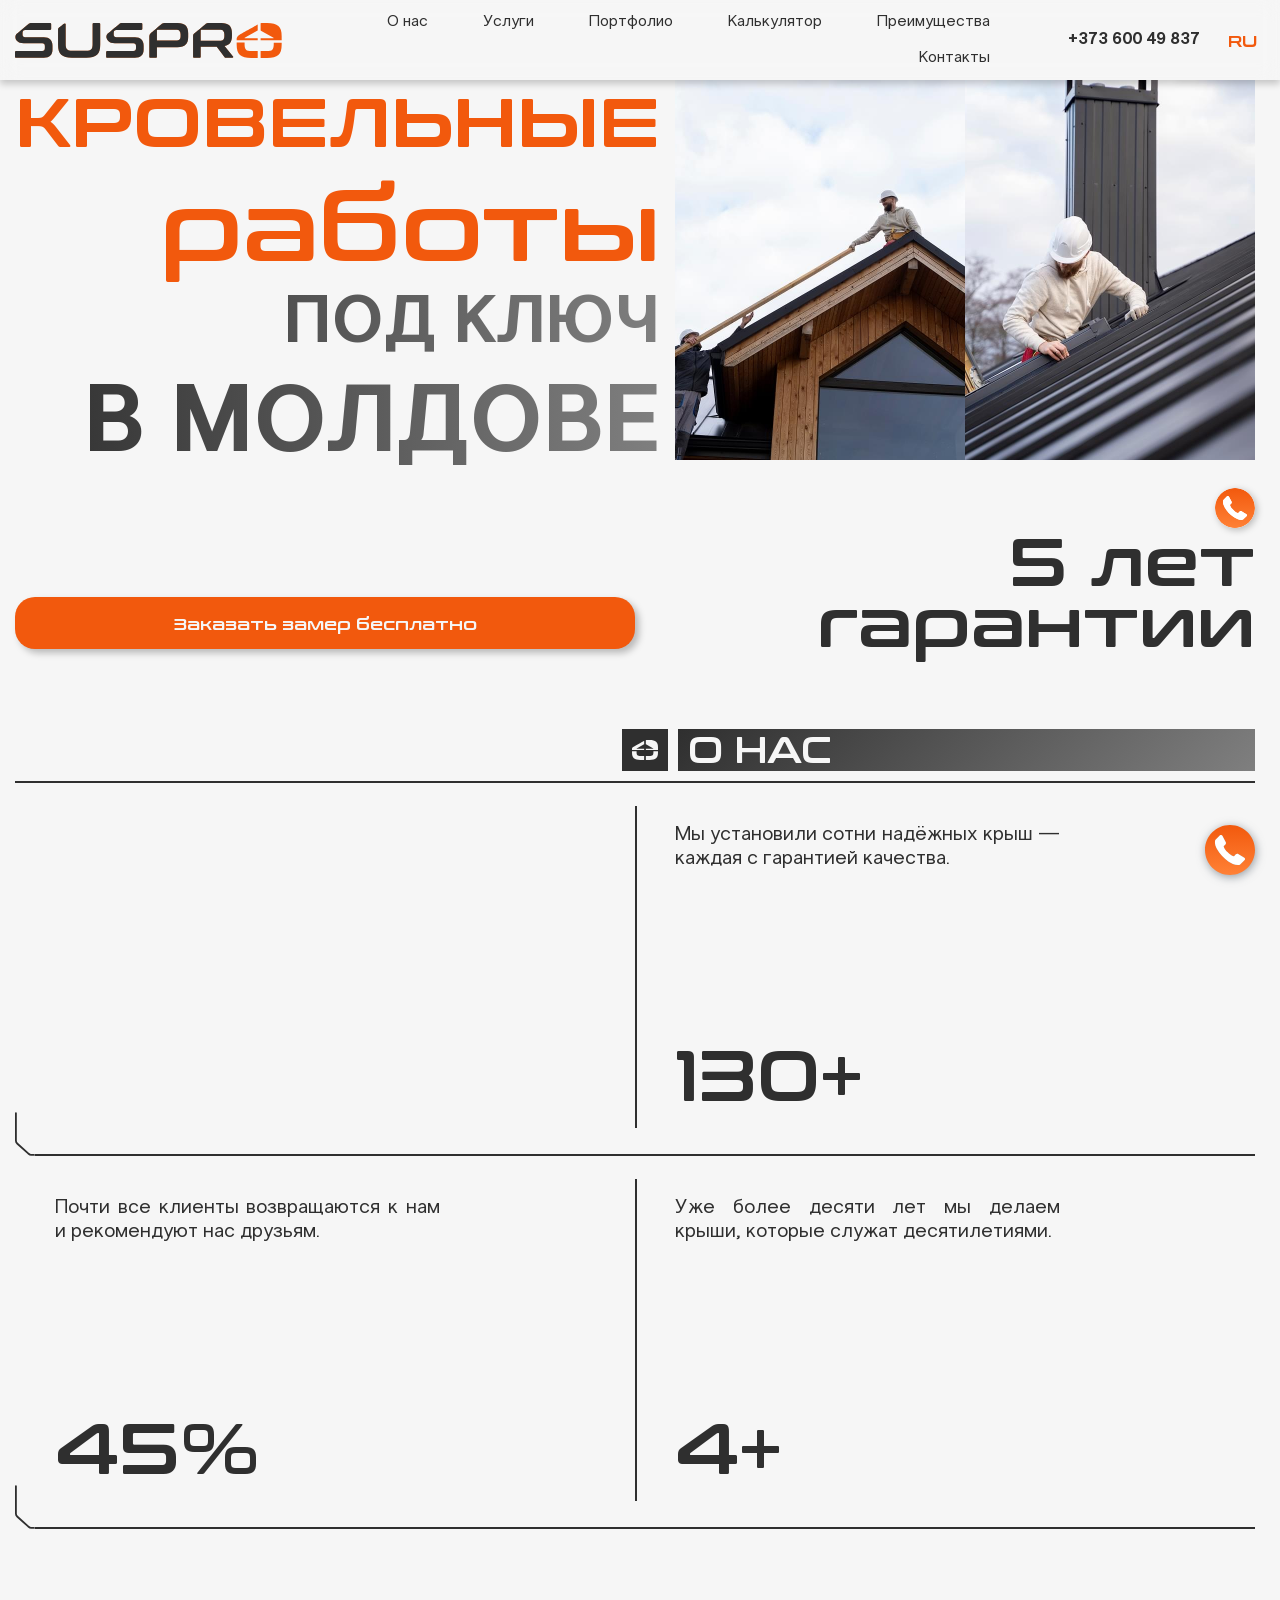
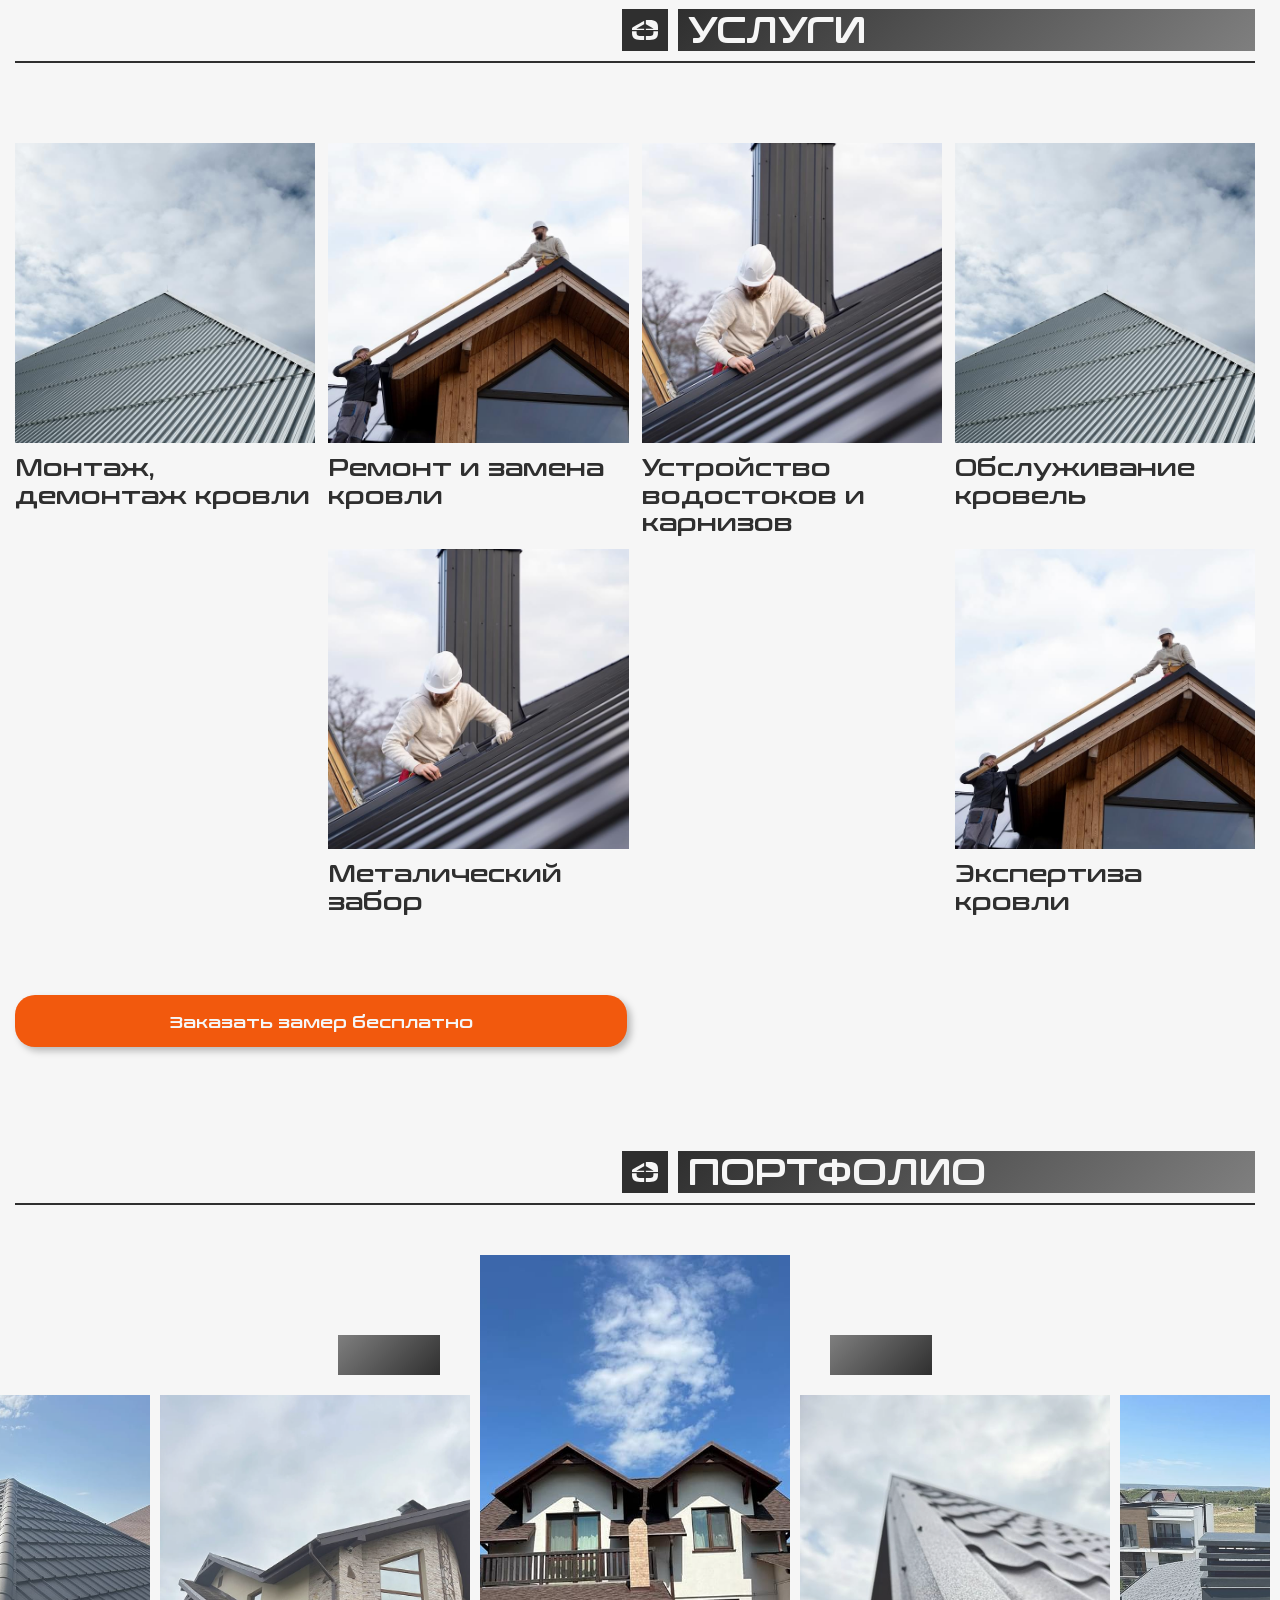
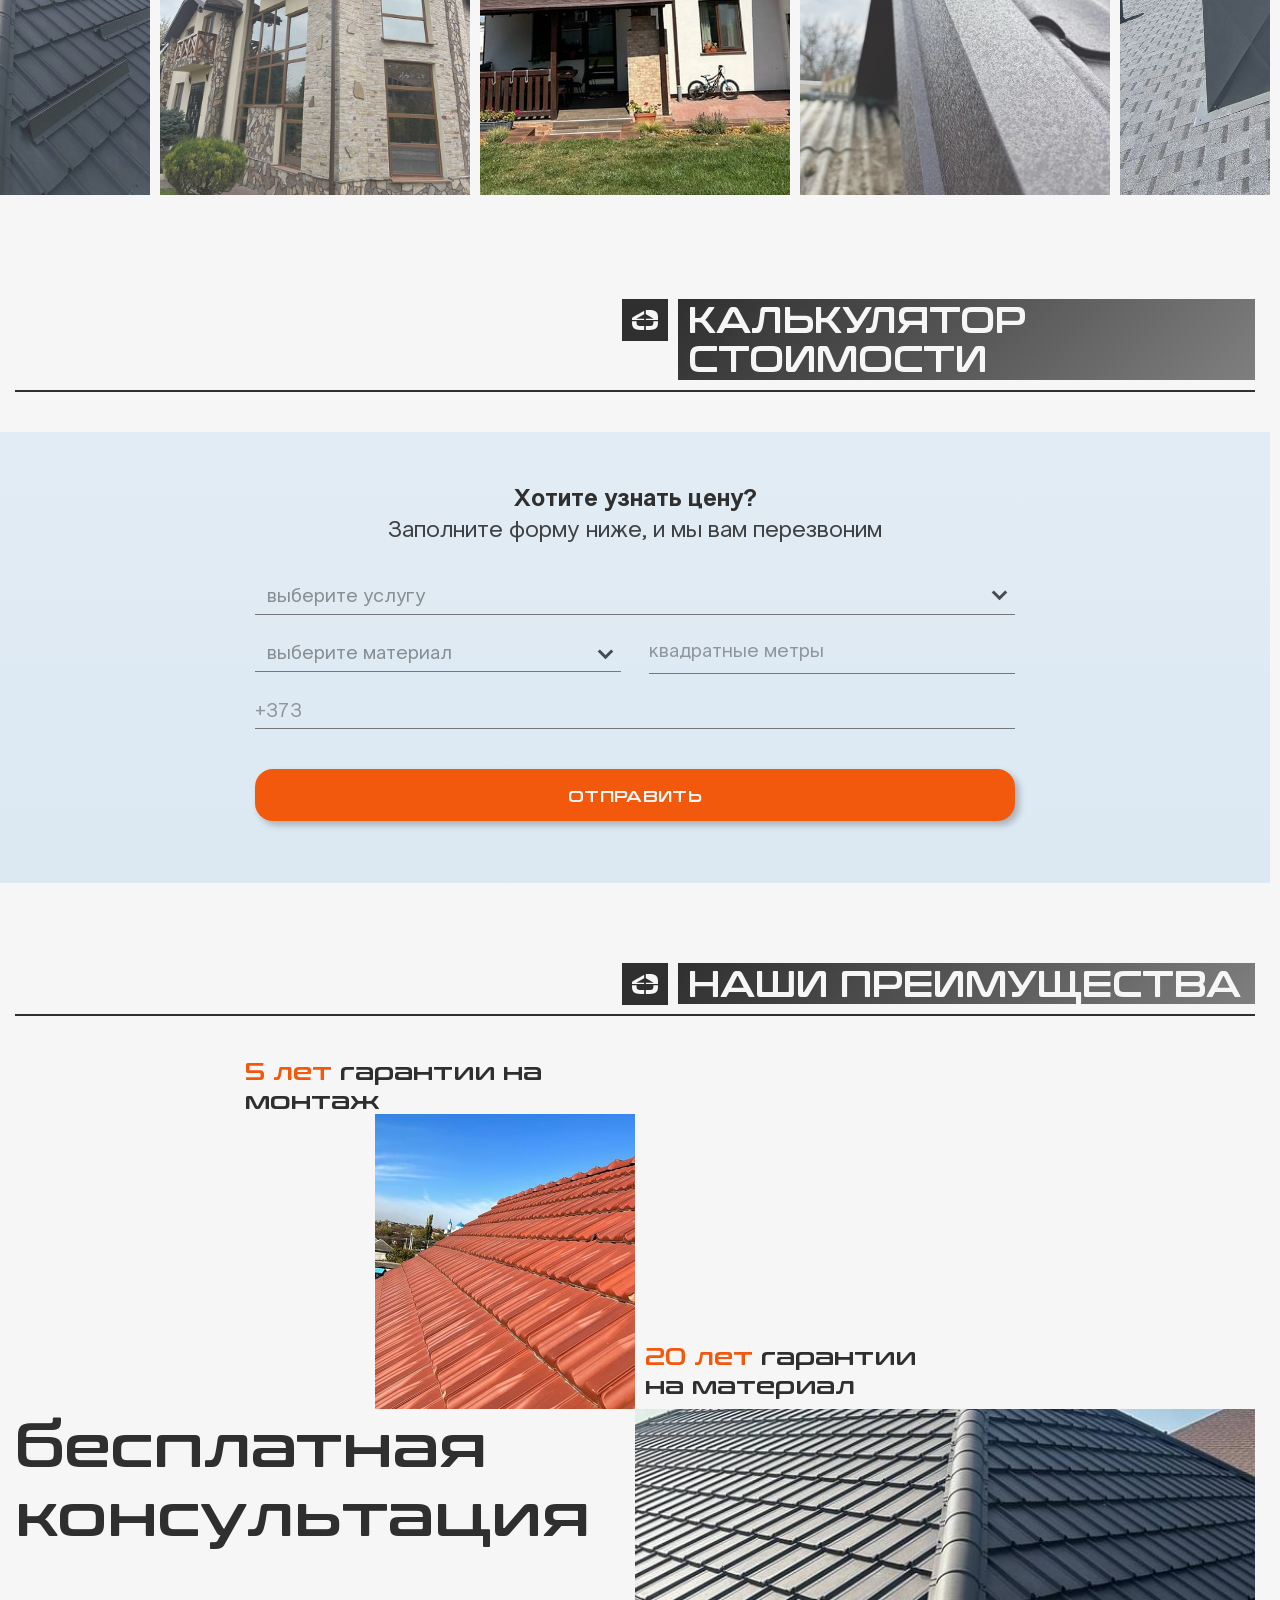
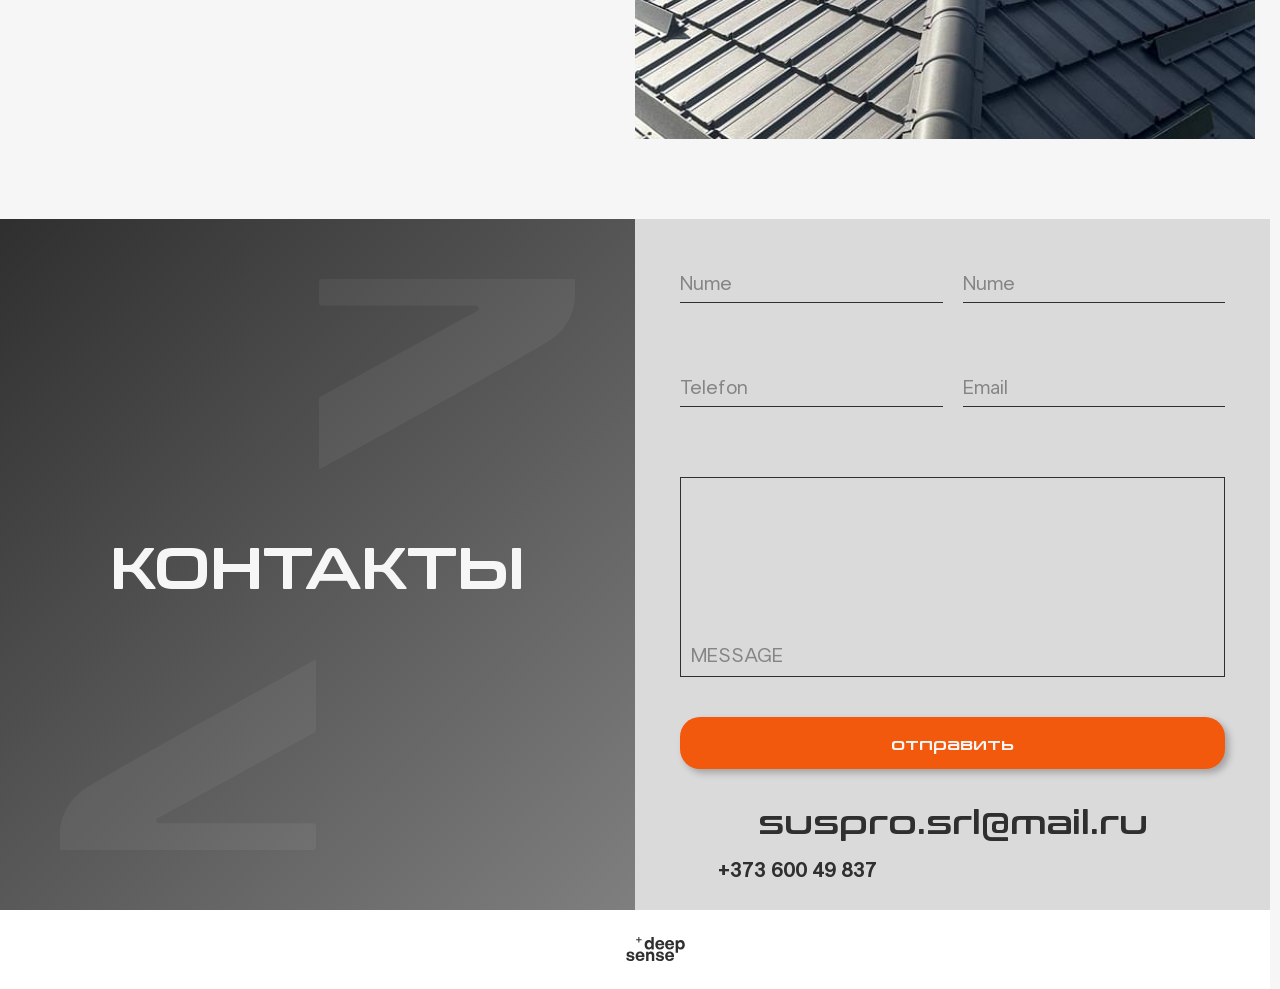
==== commit 4d562b50: "done mobile" ====
--- a/suspro/index.html
+++ b/suspro/index.html
@@ -6,9 +6,9 @@
   <meta name="viewport" content="width=device-width, initial-scale=1.0, maximum-scale=1.0, minimum-scale=1.0">
   <meta name="theme-color" content="#111111">
   <!-- подключение стилей -->
-  <link rel="stylesheet" href="css/style.min.css?ver=04142329">
+  <link rel="stylesheet" href="css/style.min.css?ver=04152005">
   <!-- подключение скриптов -->
-  <script defer src="js/main.min.js?ver=04142329"></script>
+  <script defer src="js/main.min.js?ver=04152005"></script>
   <!-- подключение favicon -->
   <!-- <link rel="icon" href="images/favicon/favicon.svg" />
   <link rel="apple-touch-icon" href="apple-touch-icon.png" />
@@ -133,11 +133,240 @@
 
   </div><!-- /.hero__container -->
 </section><!-- /.hero -->
-      
-      
-      
-      
-      
+      <section class="about" id="about">
+  <div class="about__container">
+
+    <h2 class="heading about__head"><span>О нас</span></h2>
+
+    <div class="about__wrap">
+
+      <div class="about__item"></div>
+      <div class="about__item">
+        <div class="about__text">Мы установили сотни надёжных крыш — каждая с гарантией качества.</div>
+        <div class="about__number"><span data-counter="287" data-duration="3000">287</span>+</div>
+      </div>
+      <div class="about__item">
+        <div class="about__text">Почти все клиенты возвращаются к нам и рекомендуют нас друзьям.</div>
+        <div class="about__number"><span data-counter="99" data-duration="3000">99</span>%</div>
+      </div>
+      <div class="about__item">
+        <div class="about__text">Уже более десяти лет мы делаем крыши, которые служат десятилетиями.</div>
+        <div class="about__number"><span data-counter="10" data-duration="3000">10</span>+</div>
+      </div>
+
+    </div>
+
+  </div><!-- /.about__container -->
+</section><!-- /.about -->
+      <section class="services" id="services">
+  <div class="services__container">
+
+    <h2 class="heading services__head"><span>Услуги</span></h2>
+
+    <div class="services__wrap">
+      <div class="services__item">
+        <div class="services__img _ibg">
+          <img src="images/works/03.jpg" loading="lazy" width="330" height="330" alt="works">
+        </div>
+        <div class="services__name">Монтаж, демонтаж кровли</div>
+      </div>
+      <div class="services__item">
+        <div class="services__img _ibg">
+          <img src="images/works/01.jpg" loading="lazy" width="330" height="330" alt="works">
+        </div>
+        <div class="services__name">Ремонт и замена кровли</div>
+      </div>
+      <div class="services__item">
+        <div class="services__img _ibg">
+          <img src="images/works/02.jpg" loading="lazy" width="330" height="330" alt="works">
+        </div>
+        <div class="services__name">Устройство водостоков и карнизов</div>
+      </div>
+      <div class="services__item">
+        <div class="services__img _ibg">
+          <img src="images/works/03.jpg" loading="lazy" width="330" height="330" alt="works">
+        </div>
+        <div class="services__name">Обслуживание кровель</div>
+      </div>
+      <div class="services__item">
+        <div class="services__img _ibg">
+          <img src="images/works/02.jpg" loading="lazy" width="330" height="330" alt="works">
+        </div>
+        <div class="services__name">Металический забор</div>
+      </div>
+      <div class="services__item">
+        <div class="services__img _ibg">
+          <img src="images/works/01.jpg" loading="lazy" width="330" height="330" alt="works">
+        </div>
+        <div class="services__name">Экспертиза кровли</div>
+      </div>
+    </div>
+
+    <a href="#" class="btn-reset btn btn--services services__btn">Заказать замер бесплатно</a>
+
+
+  </div><!-- /.services__container -->
+</section><!-- /.services -->
+      ﻿<section class="portfolio" id="portfolio">
+  <div class="portfolio__container">
+    <h2 class="heading portfolio__head"><span>Портфолио</span></h2>
+  </div><!-- /.portfolio__head-wrap -->
+
+  <div class="portfolio__slider swiper" aria-label="Portfolio slider">
+    <div class="swiper-wrapper portfolio__wrapper">
+      <div class="swiper-slide portfolio__slide">
+        <div class="portfolio__media">
+          <img src="images/portfolio/01.jpg" alt="Объект в портфолио" loading="lazy" width="520" height="740">
+        </div>
+      </div>
+      <div class="swiper-slide portfolio__slide">
+        <div class="portfolio__media">
+          <img src="images/portfolio/02.jpg" alt="Объект в портфолио" loading="lazy" width="520" height="740">
+        </div>
+      </div>
+      <div class="swiper-slide portfolio__slide">
+        <div class="portfolio__media">
+          <img src="images/portfolio/03.jpg" alt="Объект в портфолио" loading="lazy" width="520" height="740">
+        </div>
+      </div>
+      <div class="swiper-slide portfolio__slide">
+        <div class="portfolio__media">
+          <img src="images/portfolio/04.jpg" alt="Объект в портфолио" loading="lazy" width="520" height="740">
+        </div>
+      </div>
+      <div class="swiper-slide portfolio__slide">
+        <div class="portfolio__media">
+          <img src="images/portfolio/05.jpg" alt="Объект в портфолио" loading="lazy" width="520" height="740">
+        </div>
+      </div>
+      <div class="swiper-slide portfolio__slide">
+        <div class="portfolio__media">
+          <img src="images/portfolio/01.jpg" alt="Объект в портфолио" loading="lazy" width="520" height="740">
+        </div>
+      </div>
+      <div class="swiper-slide portfolio__slide">
+        <div class="portfolio__media">
+          <img src="images/portfolio/02.jpg" alt="Объект в портфолио" loading="lazy" width="520" height="740">
+        </div>
+      </div>
+      <div class="swiper-slide portfolio__slide">
+        <div class="portfolio__media">
+          <img src="images/portfolio/03.jpg" alt="Объект в портфолио" loading="lazy" width="520" height="740">
+        </div>
+      </div>
+      <div class="swiper-slide portfolio__slide">
+        <div class="portfolio__media">
+          <img src="images/portfolio/04.jpg" alt="Объект в портфолио" loading="lazy" width="520" height="740">
+        </div>
+      </div>
+      <div class="swiper-slide portfolio__slide">
+        <div class="portfolio__media">
+          <img src="images/portfolio/05.jpg" alt="Объект в портфолио" loading="lazy" width="520" height="740">
+        </div>
+      </div>
+    </div>
+
+    <div class="navigation portfolio__navigation">
+      <div class="navigation__btn navigation__btn-prev portfolio--prev">
+        <svg class="navigation__btn-svg" aria-hidden="true">
+          <use xlink:href="images/icons/arr.svg"></use>
+        </svg>
+      </div><!-- /.arrow-prev -->
+      <div class="navigation__btn navigation__btn-next portfolio--next">
+        <svg class="navigation__btn-svg" aria-hidden="true">
+          <use xlink:href="images/icons/arr.svg"></use>
+        </svg>
+      </div><!-- /.arrow-next -->
+    </div><!-- /.pagination__nav -->
+
+  </div><!-- /.portfolio__slider -->
+</section><!-- /.portfolio -->
+      ﻿<section class="calc" id="calc">
+  <div class="calc__container">
+    <h2 class="heading calc__head"><span>
+        калькулятор стоимости
+      </span></h2>
+  </div><!-- /.calc__container -->
+
+  <div class="calc__wrap">
+    <div class="calc__container">
+      <div class="calc__inner">
+        <div class="calc__text">
+          <h3 class="calc__title">Хотите узнать цену?</h3>
+          <p class="calc__subtitle">Заполните форму ниже, и мы вам перезвоним</p>
+        </div>
+
+        <form class="calc__form" id="calc-form" name="calc-form" action="#" method="post" novalidate>
+          <div class="calc__field calc__field--select">
+            <label class="calc__label" for="service">Выберите услугу</label>
+            <select class="calc__control calc__select" name="service" id="service" required>
+              <option value="" selected disabled>Выберите услугу</option>
+              <option value="dismantling">Демонтаж кровли</option>
+              <option value="deck-replacement">Замена настила</option>
+              <option value="full-installation">Полный монтаж новой кровли</option>
+            </select>
+          </div>
+
+          <div class="calc__row">
+            <div class="calc__field calc__field--select">
+              <label class="calc__label" for="material">Выберите материал</label>
+              <select class="calc__control calc__select" name="material" id="material" required>
+                <option value="" selected disabled>Выберите материал</option>
+                <option value="shingle">Гонт</option>
+                <option value="tile">Черепица</option>
+                <option value="metal-tile">Металлочерепица</option>
+              </select>
+            </div>
+
+            <div class="calc__field">
+              <label class="calc__label" for="area">Квадратные метры</label>
+              <input class="calc__control" type="number" name="area" id="area" min="0" max="500" step="1"
+                     inputmode="numeric" placeholder="Квадратные метры" required>
+            </div>
+          </div>
+
+          <div class="calc__field calc__field--phone">
+            <label class="calc__label" for="phone">Номер телефона</label>
+            <div class="calc__phone">
+              <span class="calc__prefix" aria-hidden="true">+373</span>
+              <input class="calc__control calc__control--phone" type="tel" name="phone" id="phone" inputmode="tel"
+                     placeholder="" pattern="^\d{2}\s\d{3}\s\d{3}$" autocomplete="tel-national" required>
+            </div>
+          </div>
+
+          <button class="btn-reset btn calc__submit" type="submit">Отправить</button>
+        </form>
+      </div>
+    </div>
+  </div>
+</section><!-- /.calc -->
+      <section class="advantage" id="advantage">
+  <div class="advantage__container">
+
+    <h2 class="heading advantage__head"><span>наши преимущества</span></h2>
+
+    <div class="advantage__wrap">
+      <div class="advantage__warranty">
+        <div class="advantage__warranty--left">
+          <p><span>5 лет</span> гарантии на монтаж</p>
+          <div class="advantage__warranty--img">
+            <img src="images/portfolio/06.jpg" loading="lazy" width="260" height="295" alt="rooth">
+          </div>
+        </div>
+        <div class="advantage__warranty--right">
+          <span>20 лет</span> гарантии на&nbsp;материал
+        </div>
+      </div>
+      <div class="advantage__free">
+        <div class="advantage__free--left">бесплатная консультация</div>
+        <div class="advantage__free--img">
+          <img src="images/portfolio/02.jpg" loading="lazy" width="621" height="330" alt="rooth">
+        </div>
+      </div>
+    </div>
+
+  </div><!-- /.advantage__container -->
+</section><!-- /.advantage -->
     </main>
 
     <footer class="footer" id="contacts">
@@ -231,6 +460,19 @@
   </div>
 </footer><!-- /.footer -->
   </div><!-- /.wrapper -->
+  <div class="call-btn">
+  <a href="viber://chat?number=37360049837" class="call-link call-btn--viber">
+    <img src="images/icons/viber.svg" loading="lazy" alt="icon viber">
+    <!-- Viber -->
+  </a>
+  <a href="tel:+37360049837" class="call-link call-btn--phone">
+    <img src="images/icons/phone.svg" loading="lazy" alt="icon phone">
+  </a>
+  <a href="https://wa.me/37360049837" class="call-link call-btn--whatsapp">
+    <img src="images/icons/telegram.svg" loading="lazy" alt="icon whatsapp">
+    <!-- Whatsapp -->
+  </a>
+</div>
 </body>
 
 </html>
--- a/suspro/css/style.min.css
+++ b/suspro/css/style.min.css
@@ -965,6 +965,19 @@
   height: 42px;
   background: #2F2F2F url("../images/icons/home.svg") center/26px no-repeat;
 }
+@media screen and (max-width: 767.98px) {
+  .heading span {
+    font-size: 30px;
+    margin-left: 0;
+    padding: 0 2px;
+    width: auto;
+    max-width: unset;
+    display: inline-block;
+  }
+  .heading span::before {
+    content: none;
+  }
+}
 
 ::-webkit-scrollbar {
   width: 8px;
@@ -993,8 +1006,7 @@
   height: 100%;
   background-color: #F6F6F6;
   color: #2F2F2F;
-  padding-top: var(--header-offset);
-  transition: padding-top 0.28s ease;
+  padding-top: var(--header-height);
 }
 .page__body._lock {
   overflow: hidden !important;
@@ -1337,29 +1349,22 @@
   font-weight: bold;
 }
 
+:root {
+  --header-height: 80px;
+}
+
 .header {
-  position: relative;
-  padding: 32px 0;
-  box-shadow: 0 4px 7px 0 rgba(0, 0, 0, 0.2);
-  z-index: 3;
-  transition: transform 0.28s ease, opacity 0.28s ease, box-shadow 0.28s ease, background-color 0.28s ease;
-  will-change: transform, opacity;
-}
-.header.is-fixed {
   position: fixed;
   top: 0;
   left: 0;
   width: 100%;
+  padding: 32px 0;
+  box-shadow: 0 4px 7px 0 rgba(0, 0, 0, 0.2);
   z-index: 100;
-  transform: translateY(-110%);
-  opacity: 0;
-  padding: 18px 0;
+  height: var(--header-height);
+  display: flex;
+  align-items: center;
   backdrop-filter: blur(10px);
-}
-.header.is-fixed.is-fixed.is-visible {
-  transform: translateY(0);
-  opacity: 1;
-  box-shadow: 0 10px 30px rgba(0, 0, 0, 0.25);
 }
 .header__container {
   display: flex;
@@ -1453,11 +1458,12 @@
   }
   .menu__body::before {
     content: "";
-    position: fixed;
+    position: sticky;
     top: 0;
+    left: 0;
     right: -100%;
     width: 100%;
-    height: 100px;
+    height: 80px;
     background-color: #2F2F2F;
     transition: right 0.3s ease;
     z-index: 2;
@@ -1984,11 +1990,12 @@
 @media screen and (max-width: 991.98px) {
   .navigation {
     width: 735px;
+    top: 0;
   }
 }
 @media screen and (max-width: 767.98px) {
   .navigation {
-    width: 90%;
+    width: 98%;
   }
 }
 .navigation__btn {
@@ -2023,6 +2030,99 @@
 }
 .navigation__btn:focus {
   outline: none;
+}
+@media screen and (max-width: 479.98px) {
+  .navigation__btn {
+    width: 80px;
+    height: 36px;
+  }
+}
+
+.call-btn {
+  position: fixed;
+  bottom: 25px;
+  right: 25px;
+  width: 50px;
+  color: #000;
+  border-radius: 50%;
+  display: flex;
+  align-items: center;
+  justify-content: center;
+  z-index: 99;
+  filter: drop-shadow(1px 2px 5px rgba(51, 65, 78, 0.5));
+  animation: pulse 5s ease 0.5s infinite normal none;
+}
+@media screen and (max-width: 575.98px) {
+  .call-btn {
+    animation: none;
+    width: 100%;
+    bottom: 0;
+    right: 0;
+    left: 0;
+    border-radius: 0;
+    padding: 20px 10px;
+    justify-content: space-evenly;
+    background-color: unset;
+    backdrop-filter: blur(6px);
+    gap: 15px;
+    box-shadow: 0 -7px 9px -7px rgba(0, 0, 0, 0.3);
+  }
+}
+.call-btn--viber {
+  display: none;
+  width: 0;
+  height: 0;
+}
+@media screen and (max-width: 575.98px) {
+  .call-btn--viber {
+    display: flex;
+    align-items: center;
+    justify-content: center;
+    flex-direction: column;
+    gap: 3px;
+    width: auto;
+    height: 28px;
+    flex-basis: 32%;
+    font-size: 15px;
+    color: #8e24aa;
+  }
+}
+.call-btn--phone img {
+  width: 50px !important;
+  height: 50px !important;
+}
+@media screen and (max-width: 575.98px) {
+  .call-btn--phone {
+    display: flex;
+    align-items: center;
+    justify-content: center;
+    animation: myAnimRot 2s ease 1s infinite forwards;
+    flex-shrink: 0;
+  }
+}
+.call-btn--whatsapp {
+  display: none;
+  width: 0;
+  height: 0;
+}
+@media screen and (max-width: 575.98px) {
+  .call-btn--whatsapp {
+    display: flex;
+    flex-direction: column;
+    justify-content: center;
+    color: red;
+    align-items: center;
+    gap: 3px;
+    width: auto;
+    height: 28px;
+    flex-basis: 32%;
+    color: #3caf44;
+    font-size: 15px;
+  }
+}
+.call-btn img {
+  width: 40px;
+  height: 40px;
 }
 
 .hero {
@@ -2216,9 +2316,21 @@
   background: #F6F6F6 url("../images/icons/bdl.svg") center/20px 46px no-repeat;
   z-index: 5;
 }
+@media screen and (max-width: 767.98px) {
+  .about__item {
+    padding: 10px;
+    height: auto;
+  }
+}
 .about__text {
   max-width: 385px;
   text-align: justify;
+}
+@media screen and (max-width: 767.98px) {
+  .about__text {
+    max-width: 95%;
+    font-size: 16px;
+  }
 }
 .about__number {
   font-family: "Conthrax", sans-serif;
@@ -2226,6 +2338,12 @@
   font-size: 70px;
   margin-top: auto;
 }
+@media screen and (max-width: 767.98px) {
+  .about__number {
+    font-size: calc(24px + 46 * (100vw - 320px) / 1070);
+    margin-top: 43px;
+  }
+}
 
 .services {
   padding-top: var(--sectionPaddingTop);
@@ -2233,18 +2351,19 @@
 }
 .services__wrap {
   display: grid;
-  grid-template-columns: repeat(4, 1fr);
+  grid-template-columns: repeat(4, minmax(0, 1fr));
   gap: 13px;
   margin: 80px 0;
 }
 @media screen and (max-width: 991.98px) {
   .services__wrap {
-    grid-template-columns: repeat(2, 1fr);
+    grid-template-columns: repeat(2, minmax(0, 1fr));
+    margin: 40px 0;
   }
 }
 @media screen and (max-width: 575.98px) {
   .services__wrap {
-    grid-template-columns: 1fr;
+    margin: 20px 0;
   }
 }
 .services__item {
@@ -2285,12 +2404,23 @@
 .services__name {
   font-family: "Conthrax", sans-serif;
   font-weight: 600;
-  font-size: 24px;
+  font-size: calc(16px + 8 * (100vw - 320px) / 1070);
   transition: color 0.3s ease-in;
 }
 .services__btn {
   display: block;
   max-width: calc(50% - 8px);
+}
+@media screen and (max-width: 991.98px) {
+  .services__btn {
+    margin: 0 auto;
+    max-width: 90%;
+  }
+}
+@media screen and (max-width: 575.98px) {
+  .services__btn {
+    max-width: 100%;
+  }
 }
 
 .portfolio {
@@ -2310,10 +2440,26 @@
 .portfolio__head {
   margin-bottom: 50px;
 }
+@media screen and (max-width: 575.98px) {
+  .portfolio__head {
+    margin-bottom: 30px;
+  }
+}
 .portfolio__slider {
   position: relative;
   width: 100%;
   overflow: hidden;
+  height: 540px;
+}
+@media screen and (max-width: 991.98px) {
+  .portfolio__slider {
+    height: 470px;
+  }
+}
+@media screen and (max-width: 767.98px) {
+  .portfolio__slider {
+    height: 300px;
+  }
 }
 .portfolio__wrapper {
   display: flex;
@@ -2329,15 +2475,15 @@
 }
 @media screen and (max-width: 991.98px) {
   .portfolio__slide {
-    width: min(34vw, 290px);
-    height: min(48vw, 420px);
+    width: min(34vw, 280px);
+    height: min(48vw, 360px);
     transform: translateY(24px);
   }
 }
 @media screen and (max-width: 767.98px) {
   .portfolio__slide {
-    width: min(64vw, 280px);
-    height: min(86vw, 360px);
+    width: min(64vw, 168px);
+    height: min(86vw, 225px);
     transform: translateY(16px);
   }
 }
@@ -2349,14 +2495,14 @@
 }
 @media screen and (max-width: 991.98px) {
   .portfolio__slide.swiper-slide-active {
-    width: min(48vw, 420px);
-    height: min(64vw, 560px);
+    width: min(48vw, 340px);
+    height: min(64vw, 470px);
   }
 }
 @media screen and (max-width: 767.98px) {
   .portfolio__slide.swiper-slide-active {
-    width: min(78vw, 340px);
-    height: min(100vw, 470px);
+    width: min(78vw, 205px);
+    height: min(100vw, 300px);
   }
 }
 .portfolio__media {
@@ -2379,10 +2525,20 @@
 .calc__head {
   margin-bottom: 40px;
 }
+@media screen and (max-width: 767.98px) {
+  .calc__head {
+    margin-bottom: 20px;
+  }
+}
 .calc__wrap {
   background: linear-gradient(180deg, rgba(188, 217, 240, 0.35) 0%, rgba(188, 217, 240, 0.45) 100%);
   padding: 54px 0 62px;
 }
+@media screen and (max-width: 767.98px) {
+  .calc__wrap {
+    padding: 35px 0;
+  }
+}
 .calc__inner {
   max-width: 760px;
   margin: 0 auto;
@@ -2390,6 +2546,11 @@
 .calc__text {
   margin-bottom: 36px;
   text-align: center;
+}
+@media screen and (max-width: 767.98px) {
+  .calc__text {
+    text-align: left;
+  }
 }
 .calc__title {
   text-align: center;
@@ -2398,12 +2559,23 @@
   font-size: 24px;
   line-height: 1.0833333333;
 }
+@media screen and (max-width: 767.98px) {
+  .calc__title {
+    text-align: left;
+  }
+}
 .calc__subtitle {
   margin: 0;
   color: rgba(47, 47, 47, 0.9);
   font-weight: 500;
   font-size: 24px;
   line-height: 1.0833333333;
+}
+@media screen and (max-width: 767.98px) {
+  .calc__subtitle {
+    max-width: 75%;
+    text-align: left;
+  }
 }
 @media screen and (max-width: 575.98px) {
   .calc__subtitle {
@@ -2512,13 +2684,6 @@
   font-size: 20px;
   line-height: 1.2;
 }
-@media screen and (max-width: 575.98px) {
-  .calc__prefix {
-    font-weight: 700;
-    font-size: 28px;
-    line-height: 1;
-  }
-}
 .calc__control--phone::placeholder {
   color: rgba(47, 47, 47, 0.45);
 }
@@ -2536,6 +2701,11 @@
 .advantage__head {
   margin-bottom: 40px;
 }
+@media screen and (max-width: 767.98px) {
+  .advantage__head {
+    margin-bottom: 20px;
+  }
+}
 .advantage__wrap {
   display: flex;
   flex-direction: column;
@@ -2547,6 +2717,11 @@
 @media (any-hover: hover) and (pointer: fine) {
   .advantage__warranty:hover img {
     transform: scale(1.03);
+  }
+}
+@media screen and (max-width: 767.98px) {
+  .advantage__warranty {
+    flex-direction: column;
   }
 }
 .advantage__warranty span {
@@ -2564,6 +2739,12 @@
   font-size: 24px;
   max-width: 390px;
   margin-left: auto;
+}
+@media screen and (max-width: 767.98px) {
+  .advantage__warranty--left p {
+    margin-left: 0;
+    margin-right: auto;
+  }
 }
 .advantage__warranty--img {
   max-height: 295px;
@@ -2594,13 +2775,27 @@
     transform: scale(1.03);
   }
 }
+@media screen and (max-width: 767.98px) {
+  .advantage__free {
+    flex-direction: column-reverse;
+  }
+}
 .advantage__free--left {
   flex-basis: 50%;
   font-family: "Conthrax", sans-serif;
   font-weight: 600;
-  font-size: 60px;
-  padding-left: 52px;
+  font-size: calc(38px + 22 * (100vw - 320px) / 1070);
   transition: color 0.3s ease-in;
+}
+@media screen and (max-width: 991.98px) {
+  .advantage__free--left {
+    font-size: 37px;
+  }
+}
+@media screen and (max-width: 767.98px) {
+  .advantage__free--left {
+    font-size: 30px;
+  }
 }
 .advantage__free--img {
   flex-basis: 50%;
@@ -2986,4 +3181,4 @@
 }
 /* No styles code below. Only in modules. */
 /* Не пишите CSS код ниже. Только в подключаемых файлах  */
-/*# sourceMappingURL=[data-uri] */
+/*# sourceMappingURL=[data-uri] */
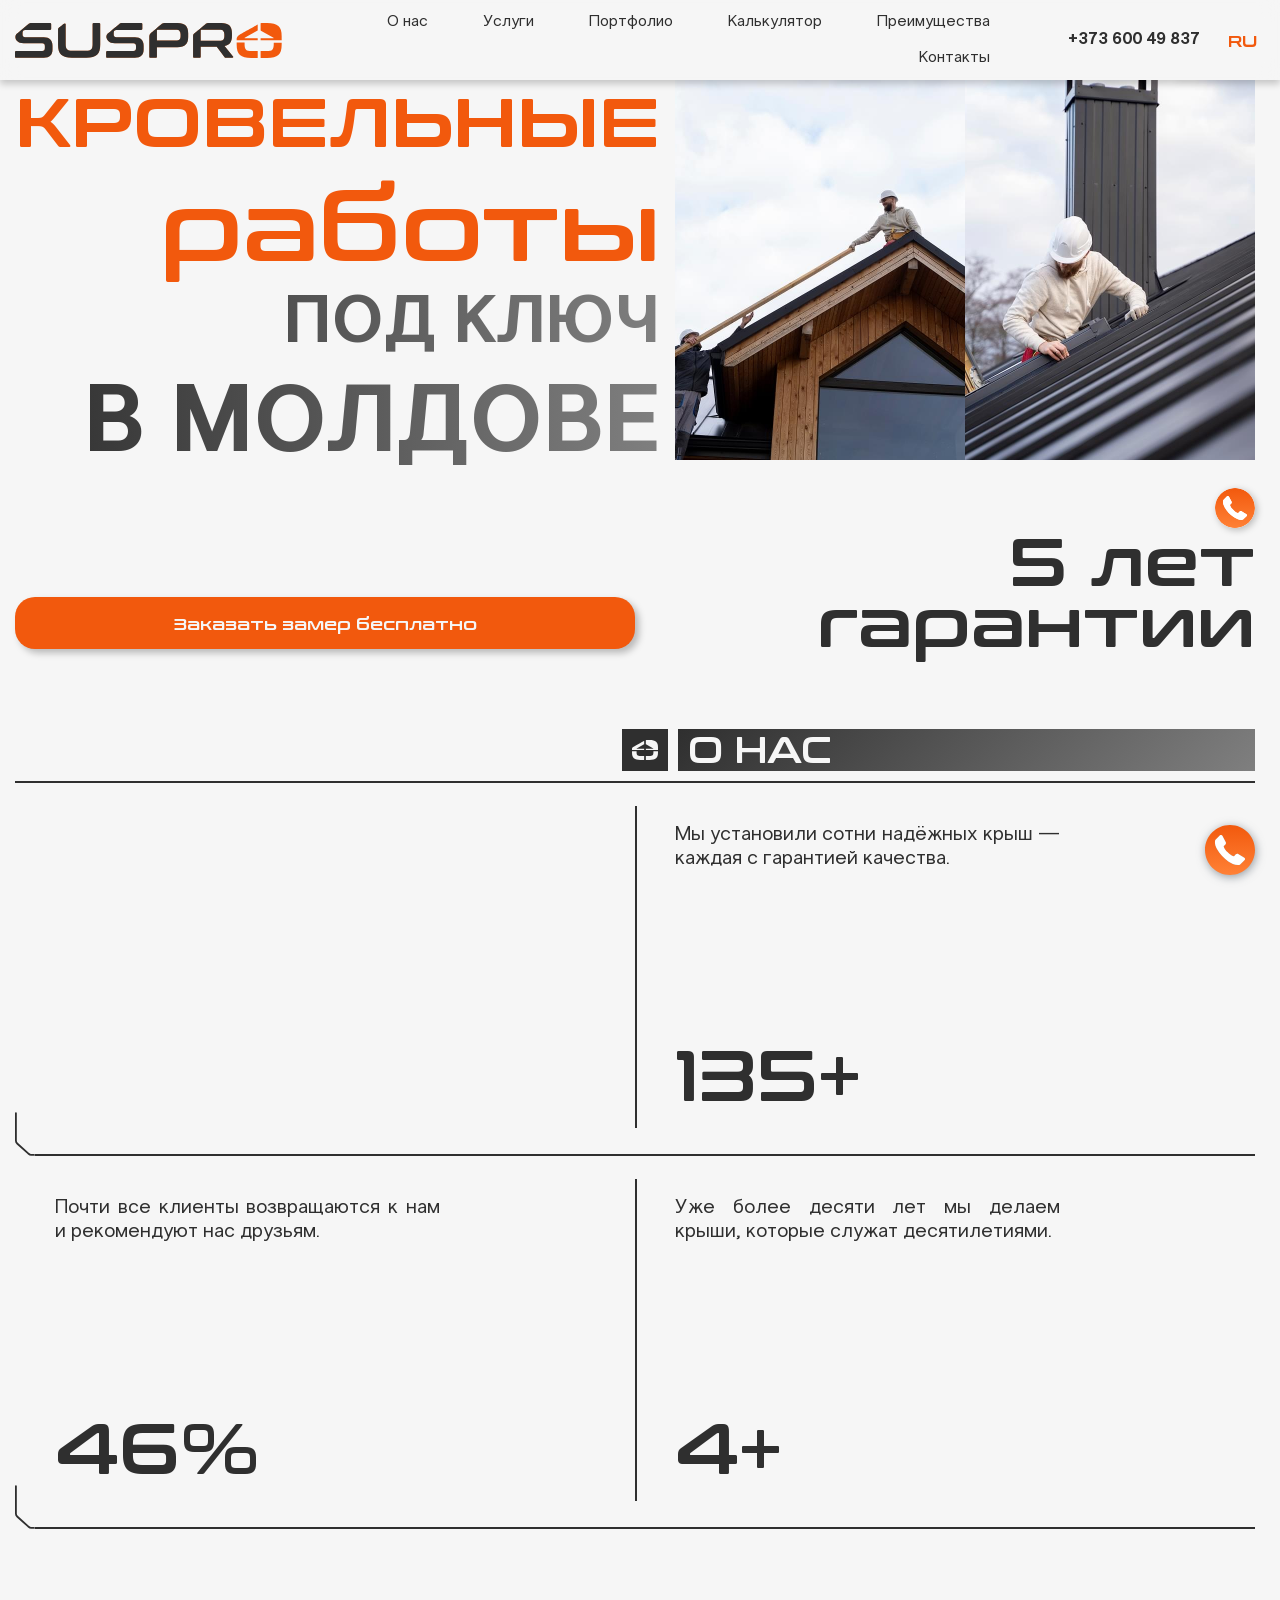
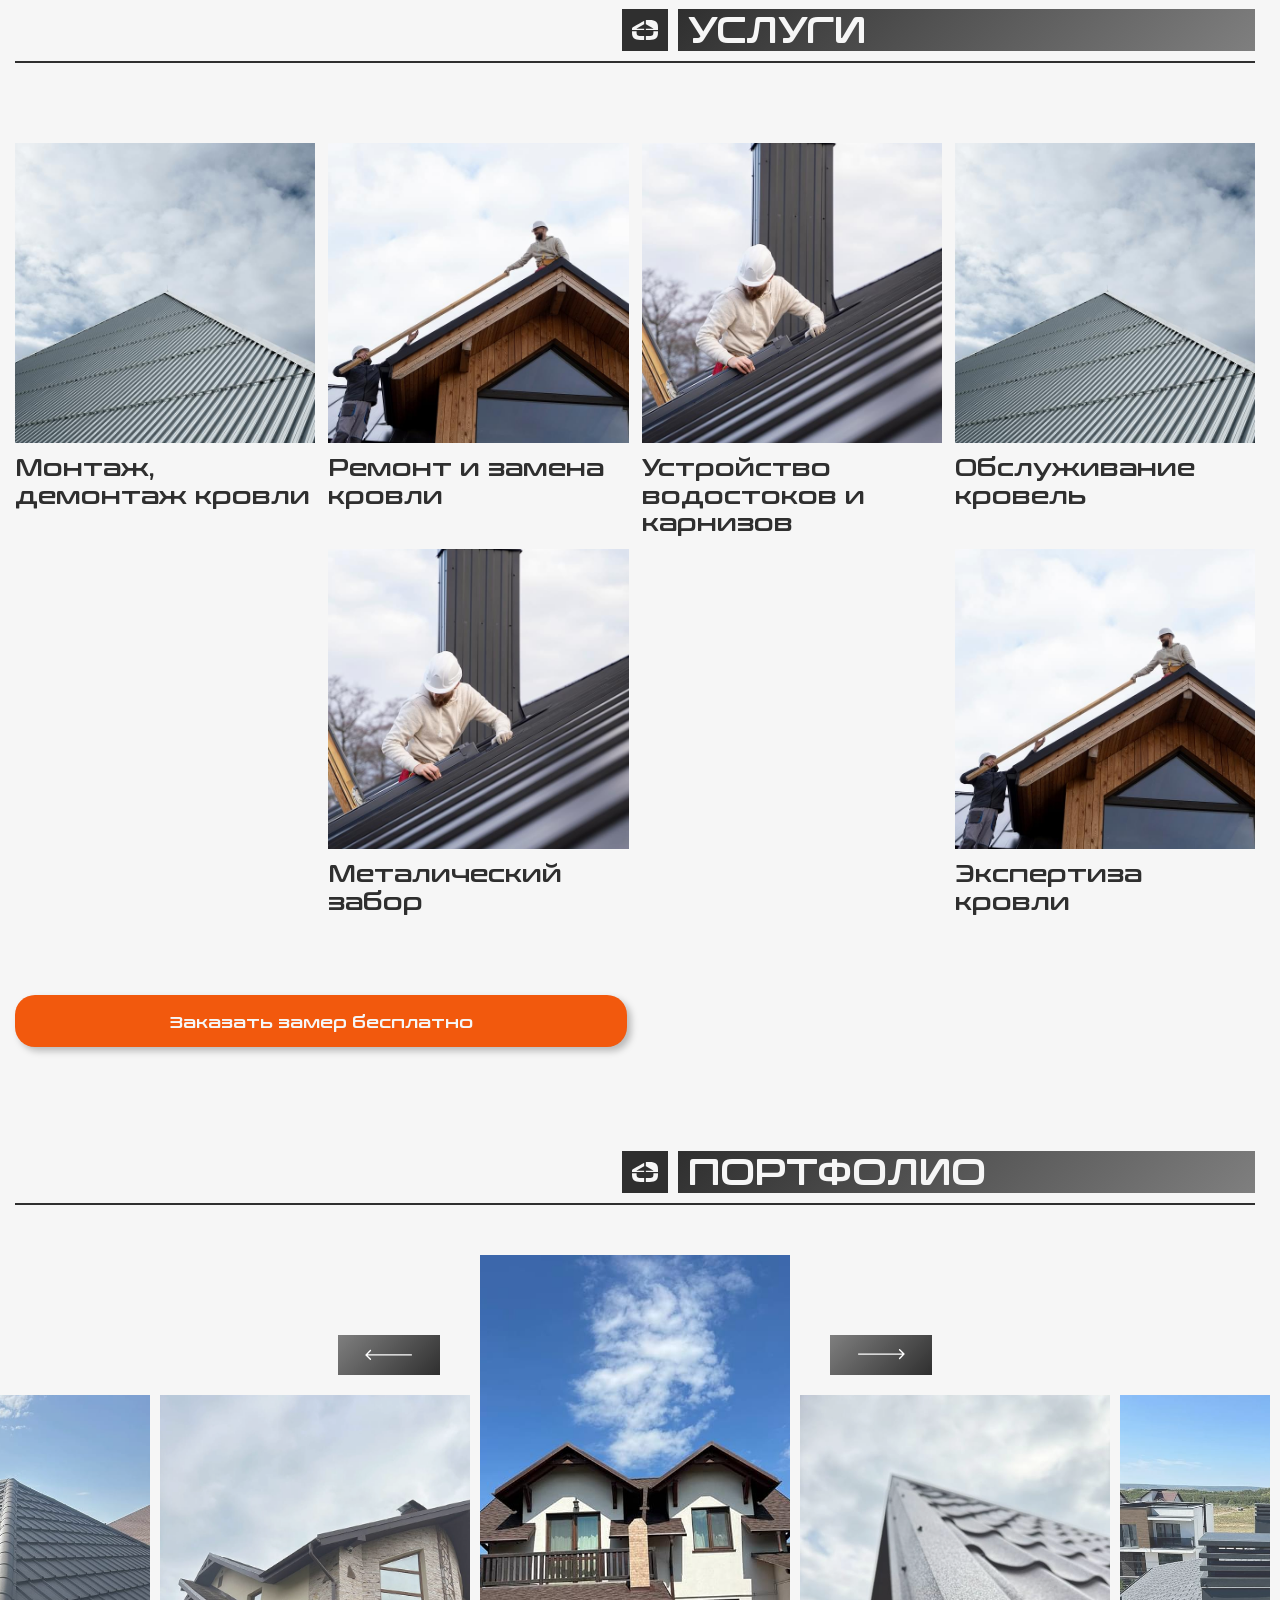
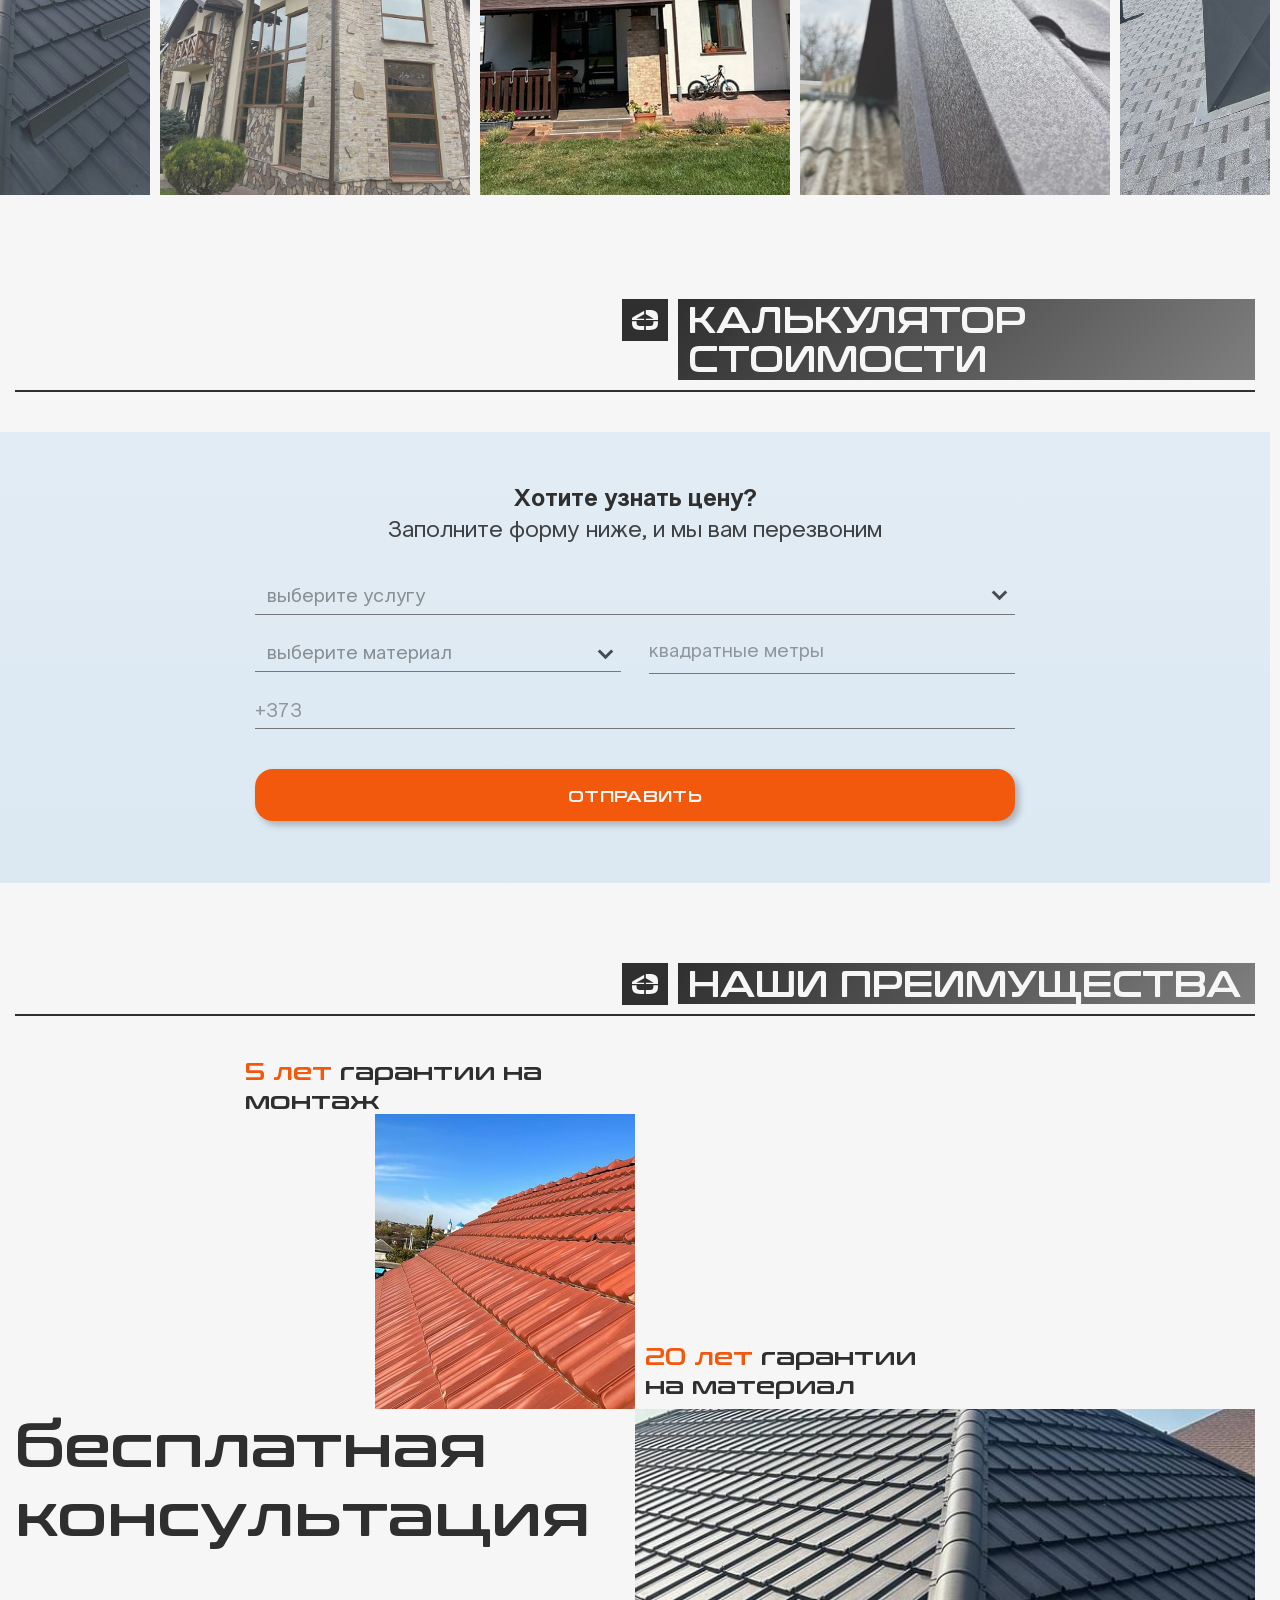
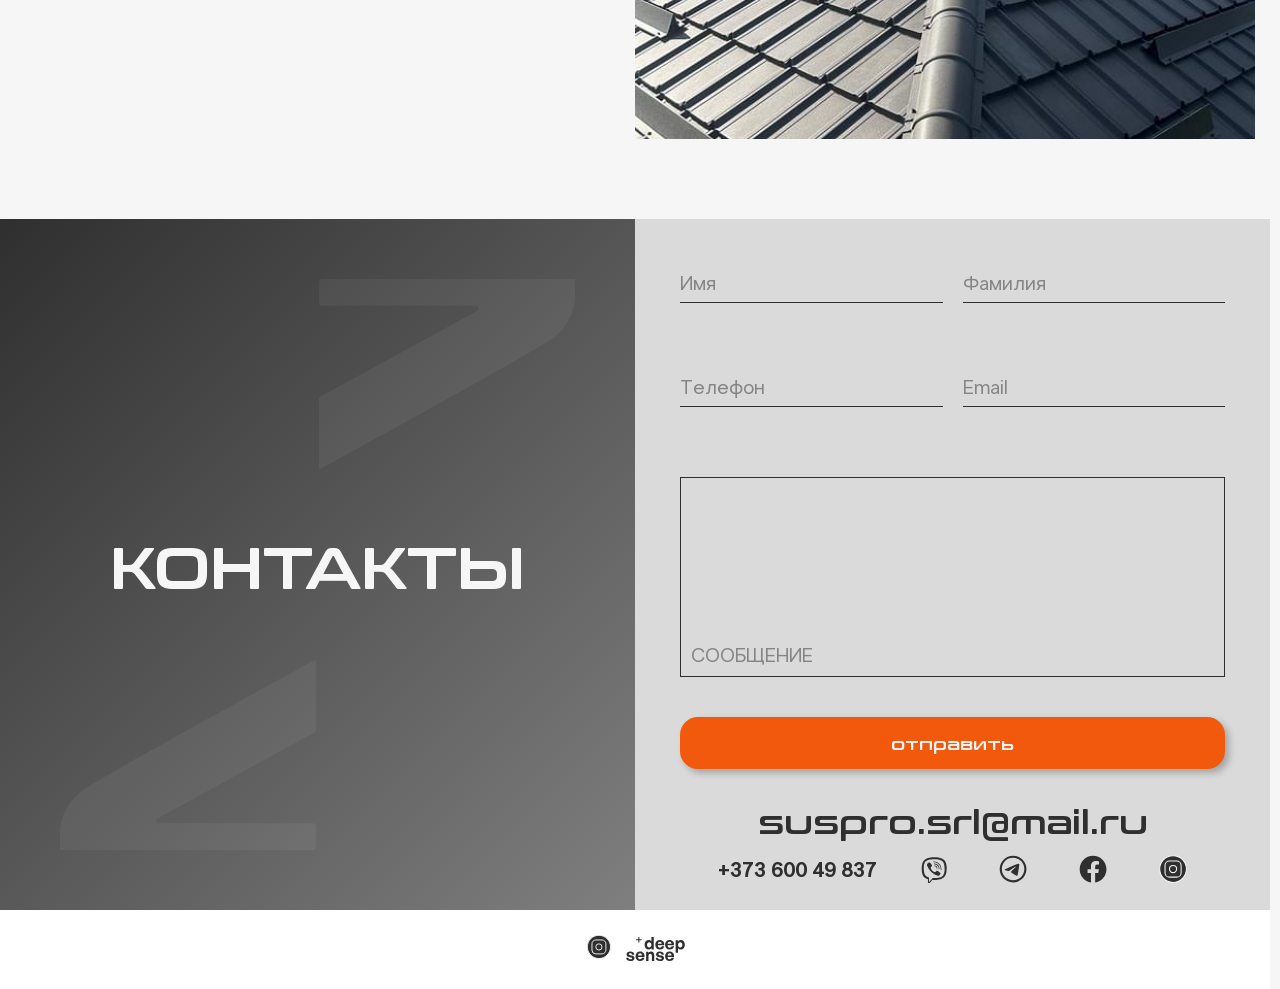
==== commit bf0eb031: "fix bags pls add modal" ====
--- a/suspro/index.html
+++ b/suspro/index.html
@@ -6,9 +6,9 @@
   <meta name="viewport" content="width=device-width, initial-scale=1.0, maximum-scale=1.0, minimum-scale=1.0">
   <meta name="theme-color" content="#111111">
   <!-- подключение стилей -->
-  <link rel="stylesheet" href="css/style.min.css?ver=04152005">
+  <link rel="stylesheet" href="css/style.min.css?ver=04180001">
   <!-- подключение скриптов -->
-  <script defer src="js/main.min.js?ver=04152005"></script>
+  <script defer src="js/main.min.js?ver=04180001"></script>
   <!-- подключение favicon -->
   <!-- <link rel="icon" href="images/favicon/favicon.svg" />
   <link rel="apple-touch-icon" href="apple-touch-icon.png" />
@@ -124,7 +124,7 @@
     </div>
 
     <div class="hero__contacts">
-      <a href="#" class="btn-reset btn btn--take hero__btn">Заказать замер бесплатно</a>
+      <a href="#" class="btn-reset btn btn--take hero__btn openModalBtn">Заказать замер бесплатно</a>
       <div class="hero__warranty">
         <a href="#" class="btn-reset btn--call"></a>
         5 лет гарантии
@@ -268,14 +268,17 @@
 
     <div class="navigation portfolio__navigation">
       <div class="navigation__btn navigation__btn-prev portfolio--prev">
-        <svg class="navigation__btn-svg" aria-hidden="true">
+        <div class="navigation__btn-svg">
+          <img src="images/icons/arr.svg" width="51" height="11" alt="">
+        </div>
+        <!-- <svg class="navigation__btn-svg" aria-hidden="true">
           <use xlink:href="images/icons/arr.svg"></use>
-        </svg>
+        </svg> -->
       </div><!-- /.arrow-prev -->
       <div class="navigation__btn navigation__btn-next portfolio--next">
-        <svg class="navigation__btn-svg" aria-hidden="true">
-          <use xlink:href="images/icons/arr.svg"></use>
-        </svg>
+        <div class="navigation__btn-svg">
+          <img src="images/icons/arr.svg" width="51" height="11" alt="">
+        </div>
       </div><!-- /.arrow-next -->
     </div><!-- /.pagination__nav -->
 
@@ -386,20 +389,20 @@
 
   <div class="form__inner">
     <div class="form__line">
-      <input id="name" class="form__input" type="text" placeholder="Nume">
+      <input id="name" class="form__input" type="text" placeholder="Имя">
     </div>
     <div class="form__line">
-      <input id="surname" class="form__input" type="text" placeholder="Nume">
+      <input id="surname" class="form__input" type="text" placeholder="Фамилия">
     </div>
     <div class="form__line">
-      <input id="number" class="form__input" type="email" placeholder="Telefon">
+      <input id="number" class="form__input" type="email" placeholder="Телефон">
     </div>
     <div class="form__line">
       <input id="email" class="form__input" type="text" placeholder="Email">
     </div>
     <div class="form__text">
       <!-- <span class="form__text-descr">Scrieți câteva detalii despre proiectul dumneavoastră</span> -->
-      <textarea maxlength="2000" id="message" class="form__textarea" placeholder="MESSAGE"></textarea>
+      <textarea maxlength="2000" id="message" class="form__textarea" placeholder="СООБЩЕНИЕ"></textarea>
     </div>
 
   </div><!-- /.form__inner -->
@@ -414,28 +417,28 @@
   <li>
     <a href="#" target="_blank">
       <svg class="" aria-hidden="true" preserveAspectRatio="xMidYMid meet">
-        <use xlink:href="images/icons/viber.svg"></use>
+        <use href="images/icons/sprite.svg#viber"></use>
       </svg>
     </a>
   </li>
   <li>
     <a href="#" target="_blank">
       <svg class="" aria-hidden="true" preserveAspectRatio="xMidYMid meet">
-        <use xlink:href="images/icons/telegram.svg"></use>
+        <use xlink:href="images/icons/sprite.svg#telegram"></use>
       </svg>
     </a>
   </li>
   <li>
     <a href="#" target="_blank">
       <svg class="" aria-hidden="true" preserveAspectRatio="xMidYMid meet">
-        <use xlink:href="images/icons/facebook.svg"></use>
+        <use xlink:href="images/icons/sprite.svg#facebook"></use>
       </svg>
     </a>
   </li>
   <li>
     <a href="#" target="_blank">
-      <svg class="" aria-hidden="true" preserveAspectRatio="xMidYMid meet">
-        <use xlink:href="images/icons/instagram.svg"></use>
+      <svg class="instagram" aria-hidden="true" preserveAspectRatio="xMidYMid meet">
+        <use xlink:href="images/icons/sprite.svg#instagram"></use>
       </svg>
     </a>
   </li>
@@ -449,8 +452,8 @@
   <div class="footer__copyright">
     <div class="footer__ref">
       <a href="#1" class="footer__ref-ss" target="_blank">
-        <svg class="" aria-hidden="true" preserveAspectRatio="xMidYMid meet">
-          <use xlink:href="images/icons/instagram.svg"></use>
+        <svg class="instagram" aria-hidden="true" preserveAspectRatio="xMidYMid meet">
+          <use xlink:href="images/icons/sprite.svg#instagram"></use>
         </svg>
       </a>
       <a href="#2" target="_blank" class="footer__ref-site">
@@ -473,6 +476,20 @@
     <!-- Whatsapp -->
   </a>
 </div>
+  <!-- Модальное окно -->
+<div id="modal" class="modal">
+  <div class="modal__content">
+    <span id="closeModal" class="modal__close">&times;</span>
+
+    <h3 class="modal__head">НАЗВАНИЕ</h3>
+    <div class="modal__text">
+      Lorem ipsum dolor sit amet consectetur adipisicing elit. Totam, quae!
+    </div>
+    <div>Введите ваш номер телефона</div>
+    <input type="tel" id="phone" placeholder="Ваш номер телефона">
+    <button id="submit">Отправить</button>
+  </div>
+</div>
 </body>
 
 </html>
--- a/suspro/css/style.min.css
+++ b/suspro/css/style.min.css
@@ -1361,9 +1361,11 @@
   padding: 32px 0;
   box-shadow: 0 4px 7px 0 rgba(0, 0, 0, 0.2);
   z-index: 100;
+  background: rgba(246, 246, 246, 0.5);
   height: var(--header-height);
   display: flex;
   align-items: center;
+  -webkit-backdrop-filter: blur(10px);
   backdrop-filter: blur(10px);
 }
 .header__container {
@@ -1449,18 +1451,16 @@
     width: 100%;
     height: 100%;
     min-height: 100vh;
-    padding: 150px 30px 50px 30px;
+    padding: 100px 30px 50px 30px;
     background-color: rgba(47, 47, 47, 0.98);
-    backdrop-filter: blur(10px);
     overflow: auto;
     transition: right 0.3s ease;
     z-index: 2;
   }
   .menu__body::before {
     content: "";
-    position: sticky;
+    position: fixed;
     top: 0;
-    left: 0;
     right: -100%;
     width: 100%;
     height: 80px;
@@ -1908,17 +1908,18 @@
   margin-right: 30px;
 }
 @media (any-hover: hover) and (pointer: fine) {
-  .social li:hover a {
-    color: #F2590D;
-  }
-}
-.social a {
-  color: #000;
-  transition: color 0.4s ease-in;
+  .social li:hover svg {
+    fill: #F2590D;
+  }
 }
 .social svg {
+  transition: fill 0.4s ease-in;
   width: 30px;
   height: 30px;
+  fill: #2F2F2F;
+}
+.social svg.instagram {
+  stroke: #F6F6F6;
 }
 
 .btn-reset {
@@ -1976,6 +1977,7 @@
   display: flex;
   align-items: center;
   justify-content: space-between;
+  z-index: 10;
 }
 @media screen and (max-width: 1359.98px) {
   .navigation {
@@ -2062,7 +2064,8 @@
     border-radius: 0;
     padding: 20px 10px;
     justify-content: space-evenly;
-    background-color: unset;
+    background-color: rgba(246, 246, 246, 0.1);
+    -webkit-backdrop-filter: blur(6px);
     backdrop-filter: blur(6px);
     gap: 15px;
     box-shadow: 0 -7px 9px -7px rgba(0, 0, 0, 0.3);
@@ -2950,6 +2953,12 @@
   border: 1px solid #2F2F2F;
   padding-left: 20px;
 }
+.form__send {
+  border-radius: 18px;
+  min-height: 50px;
+  display: block;
+  flex-shrink: 0;
+}
 
 .wpcf7-form {
   display: flex;
@@ -3123,9 +3132,17 @@
   gap: 14px;
   height: 25px;
 }
-.footer__ref-ss {
+.footer__ref-ss svg {
   width: 26px;
   height: 26px;
+  transition: fill 0.4s ease-in;
+  fill: #2F2F2F;
+}
+.footer__ref-ss svg.instagram {
+  stroke: #F6F6F6;
+}
+.footer__ref-ss:hover svg.instagram {
+  fill: #F2590D;
 }
 
 @media (min-width: 992px) {
@@ -3179,6 +3196,110 @@
     box-shadow: 0 0 0 0 rgba(242, 89, 13, 0);
   }
 }
+/* Модальное окно */
+.modal {
+  position: fixed;
+  left: 0;
+  top: 0;
+  right: 0;
+  bottom: 0;
+  opacity: 0;
+  visibility: hidden;
+  z-index: 100;
+  background-color: rgba(255, 255, 255, 0.8);
+  cursor: pointer;
+  overflow-y: auto;
+  overflow-x: hidden;
+  text-align: center;
+  transition: 0.6s ease-in;
+}
+.modal::before {
+  content: "";
+  display: inline-block;
+  vertical-align: middle;
+  height: 100%;
+}
+.modal.open {
+  opacity: 1;
+  visibility: visible;
+}
+.modal.open .modal__content {
+  opacity: 1;
+  transform: translate(0px, 0%);
+}
+.modal__content {
+  position: relative;
+  width: 100%;
+  max-width: 680px;
+  margin: 50px auto;
+  display: inline-block;
+  vertical-align: middle;
+  background-color: #2F2F2F;
+  padding: 40px 50px;
+  border-radius: 20px;
+  text-align: center;
+  color: #F6F6F6;
+  cursor: auto;
+  opacity: 0;
+  transform: translate(0px, -100%);
+  transition: 0.6s ease-in;
+}
+@media screen and (max-width: 767.98px) {
+  .modal__content {
+    width: 95%;
+  }
+}
+@media screen and (max-width: 479.98px) {
+  .modal__content {
+    padding: 20px 30px;
+  }
+}
+.modal__suptitle {
+  font-size: 26px;
+  text-transform: uppercase;
+}
+.modal__head {
+  text-transform: uppercase;
+  font-weight: 600;
+  font-size: 30px;
+  line-height: 1.1666666667;
+  margin-bottom: 36px;
+}
+.modal__text {
+  letter-spacing: 0.05em;
+  margin-bottom: 20px;
+}
+.modal__text span {
+  font-weight: 700;
+}
+.modal__btn {
+  display: block;
+  margin: 0 auto;
+  margin-bottom: 37px;
+  transition: border-color 0.3s ease-in;
+}
+@media (any-hover: hover) and (pointer: fine) {
+  .modal__btn:hover {
+    color: #FFFFFF;
+    border-color: #FFFFFF;
+  }
+}
+.modal__close {
+  color: #FFFFFF;
+  font-size: 30px;
+  line-height: 1;
+  font-weight: bold;
+  position: absolute;
+  top: 20px;
+  right: 20px;
+  transition: color 0.3s ease;
+}
+.modal__close:hover, .modal__close:focus {
+  color: #a94a20;
+  text-decoration: none;
+  cursor: pointer;
+}
+
 /* No styles code below. Only in modules. */
 /* Не пишите CSS код ниже. Только в подключаемых файлах  */
-/*# sourceMappingURL=[data-uri] */
+/*# sourceMappingURL=[data-uri] */
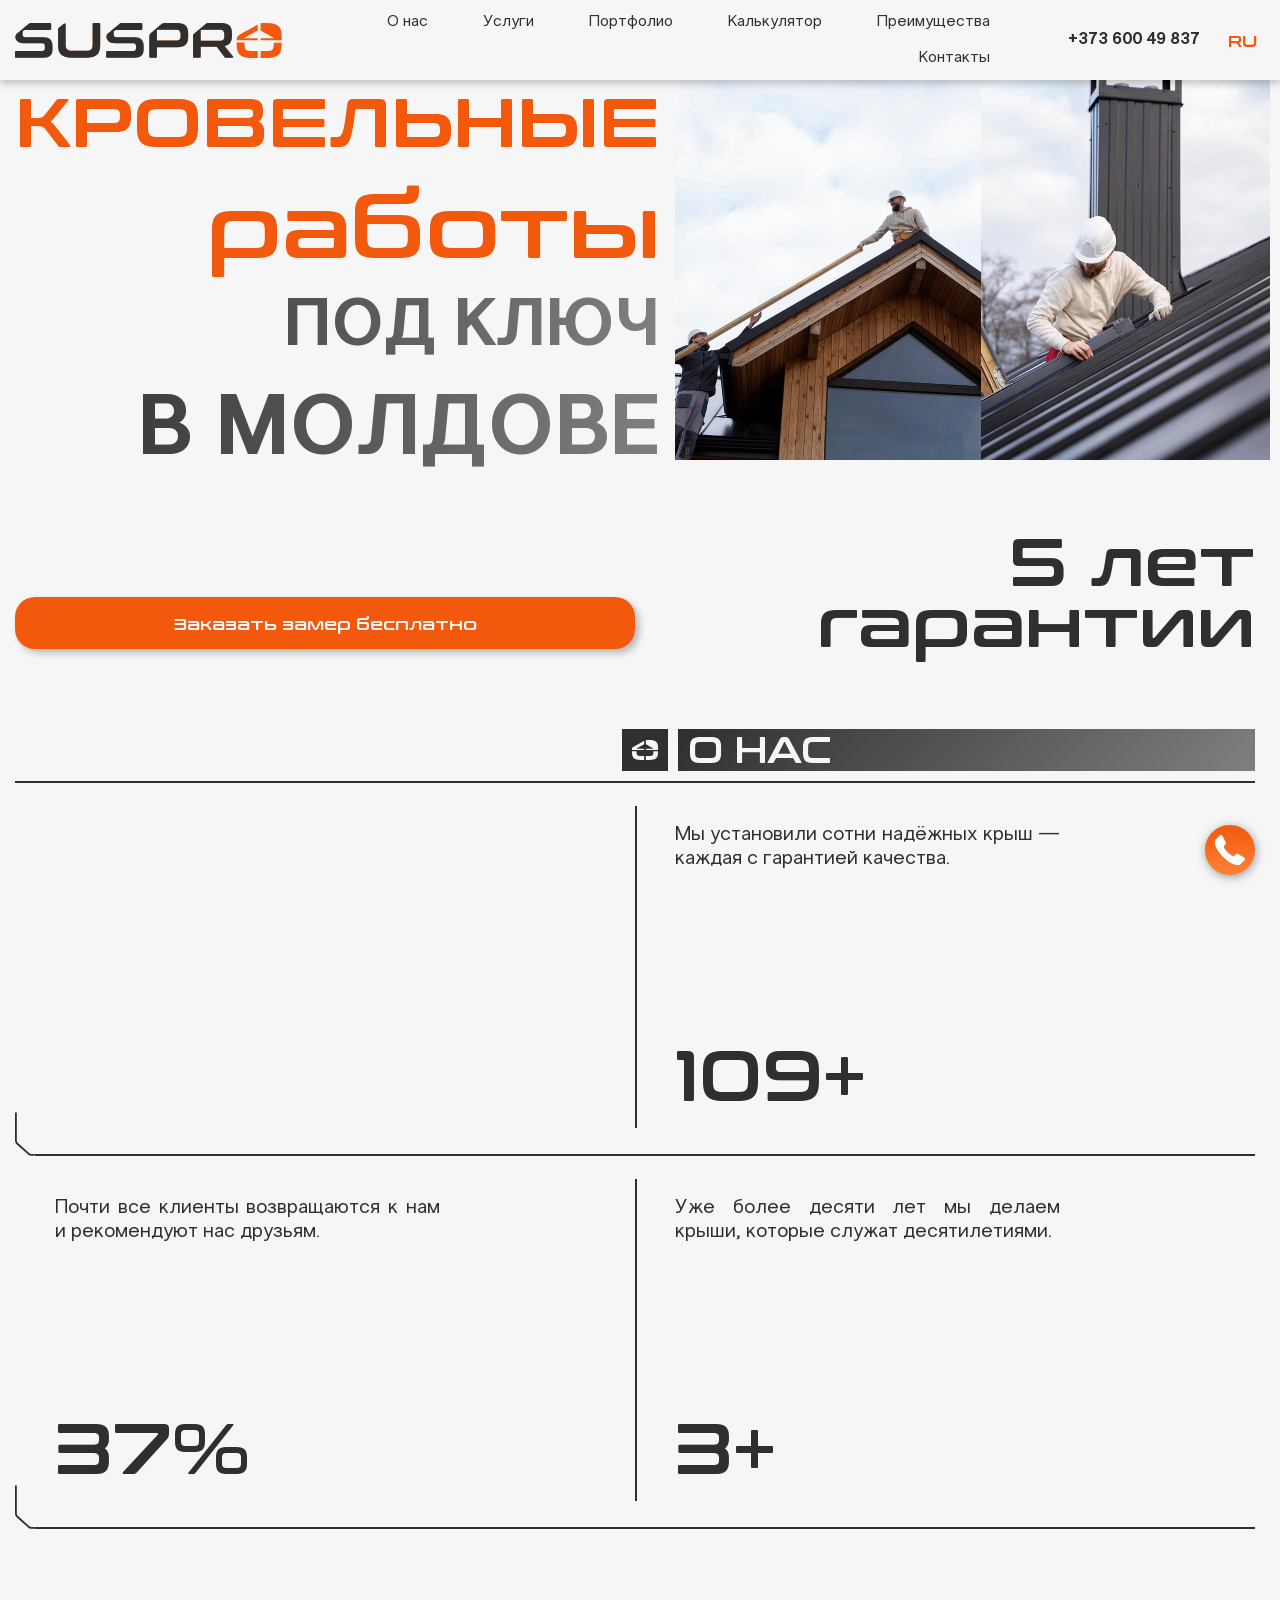
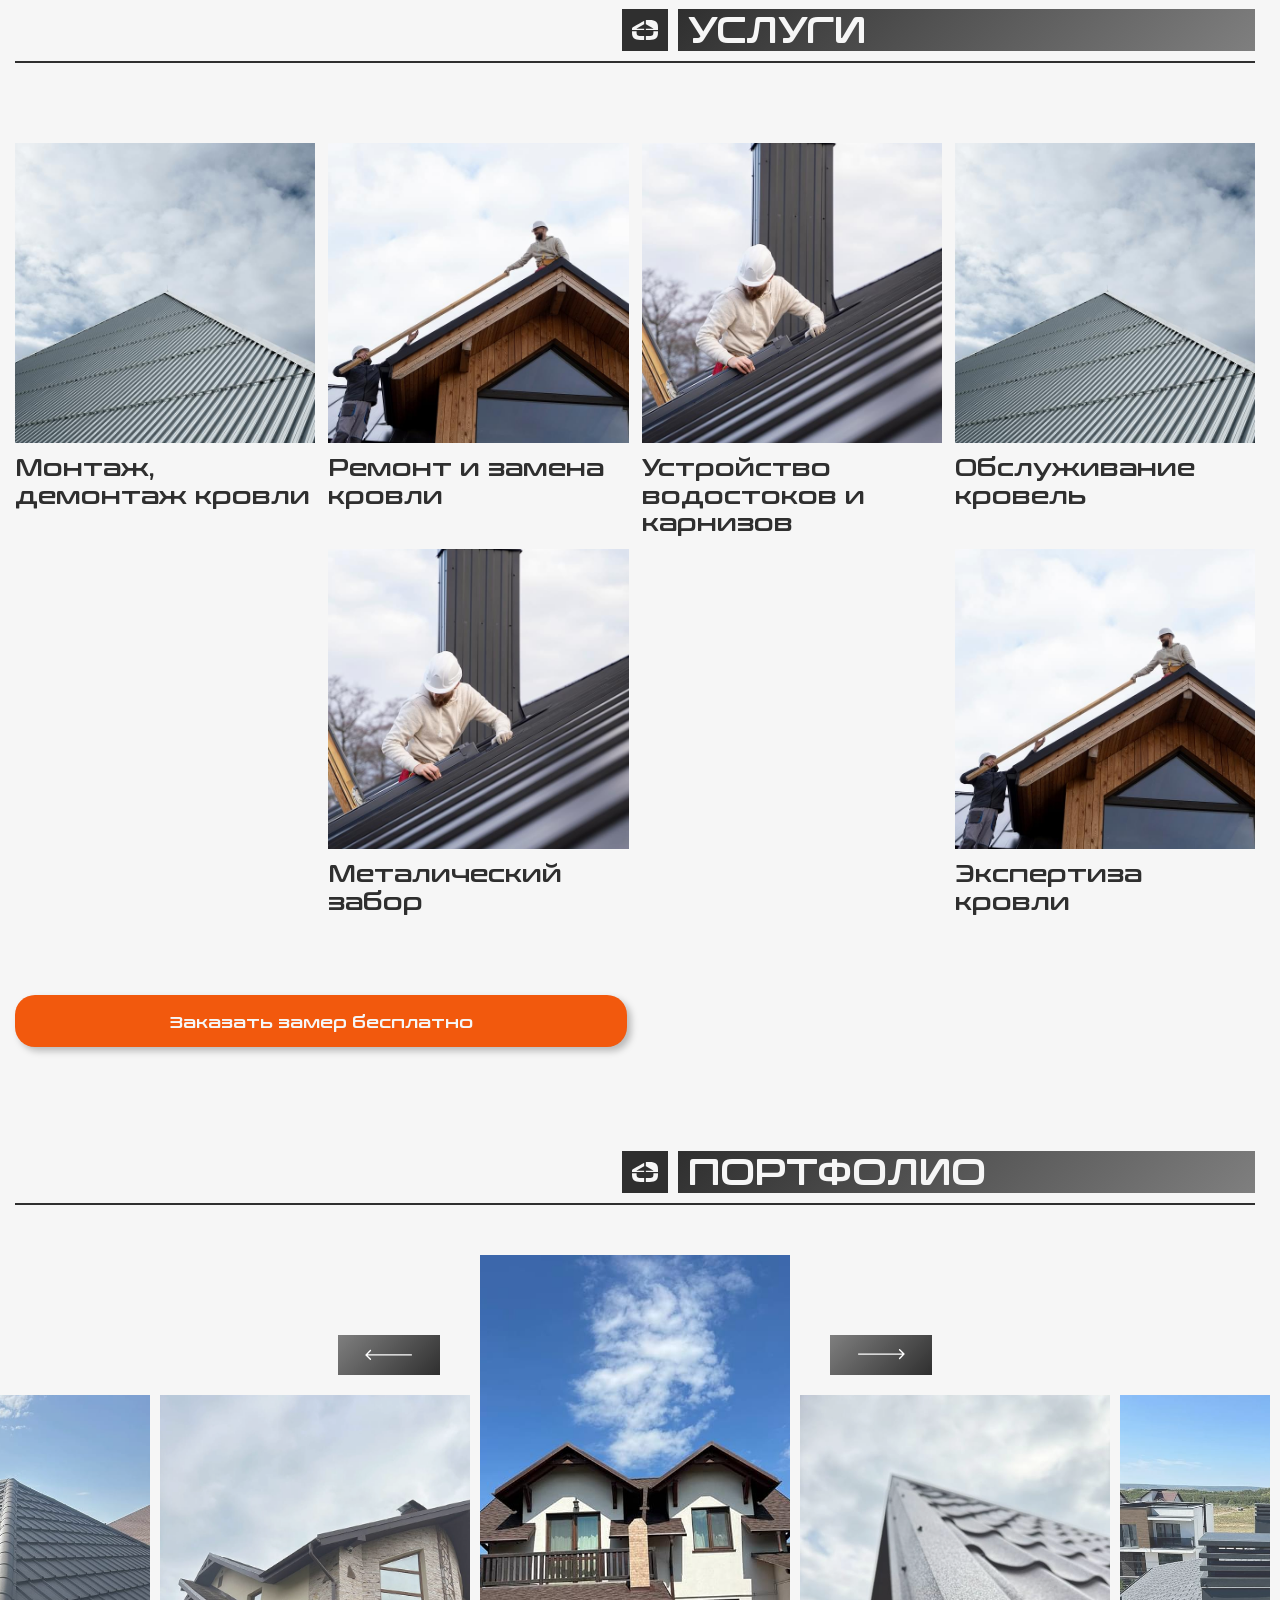
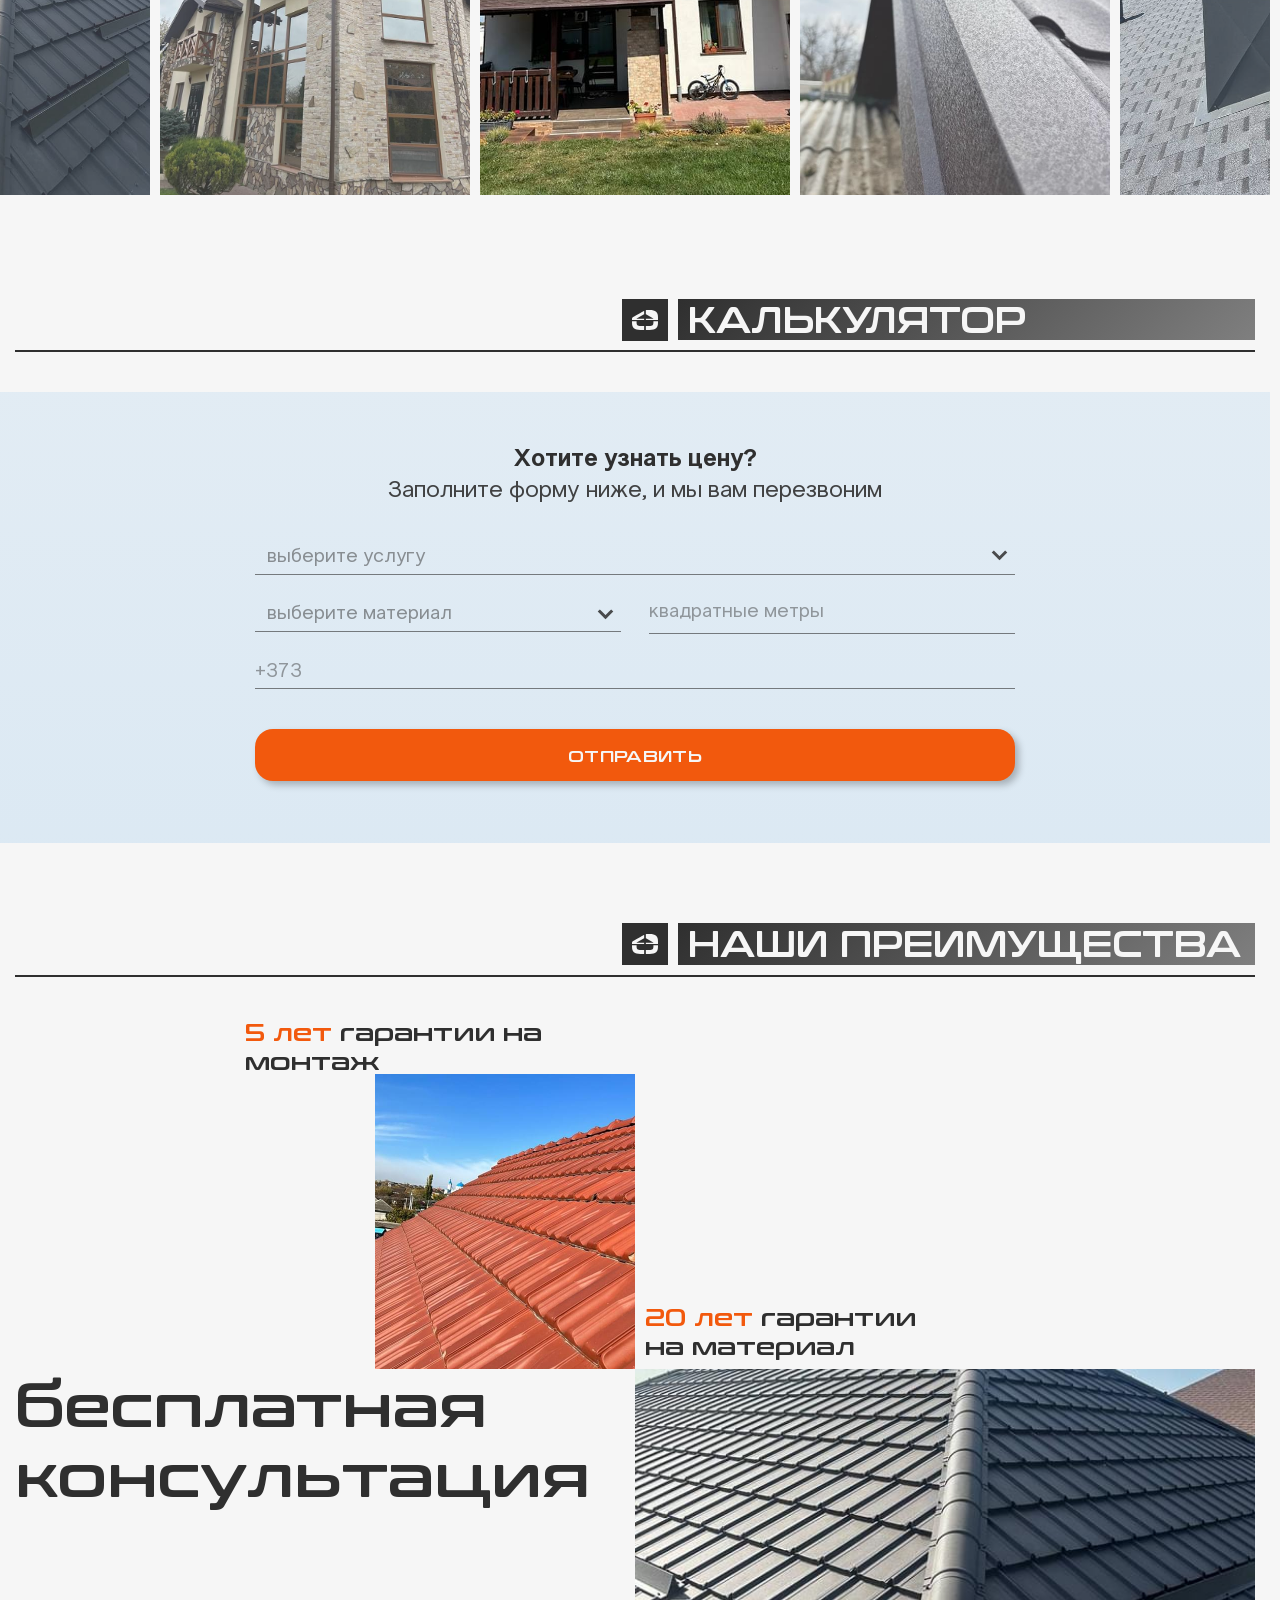
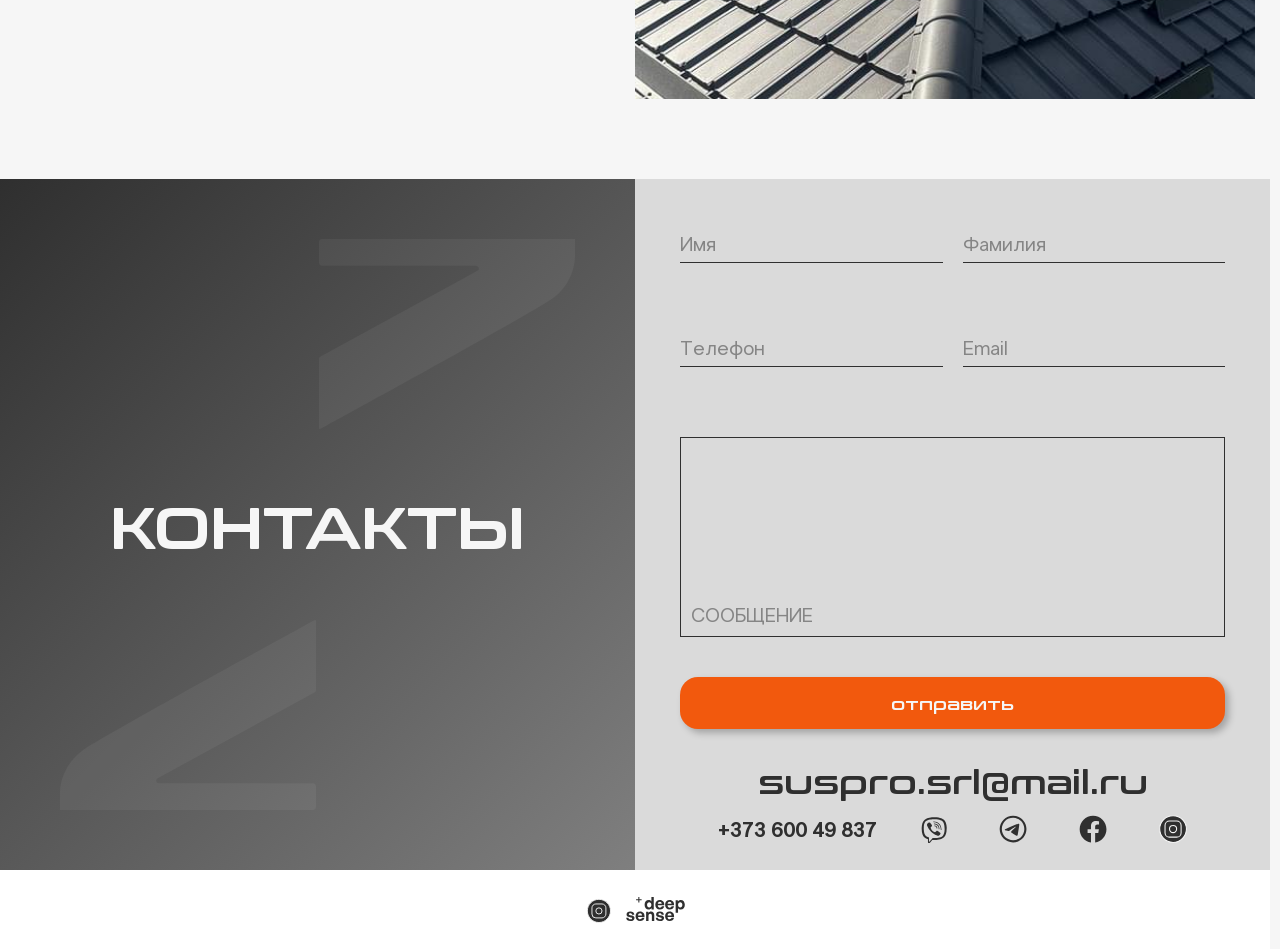
==== commit 4a24ce58: "some fix" ====
--- a/suspro/index.html
+++ b/suspro/index.html
@@ -6,9 +6,9 @@
   <meta name="viewport" content="width=device-width, initial-scale=1.0, maximum-scale=1.0, minimum-scale=1.0">
   <meta name="theme-color" content="#111111">
   <!-- подключение стилей -->
-  <link rel="stylesheet" href="css/style.min.css?ver=04180001">
+  <link rel="stylesheet" href="css/style.min.css?ver=04301633">
   <!-- подключение скриптов -->
-  <script defer src="js/main.min.js?ver=04180001"></script>
+  <script defer src="js/main.min.js?ver=04301633"></script>
   <!-- подключение favicon -->
   <!-- <link rel="icon" href="images/favicon/favicon.svg" />
   <link rel="apple-touch-icon" href="apple-touch-icon.png" />
@@ -126,7 +126,6 @@
     <div class="hero__contacts">
       <a href="#" class="btn-reset btn btn--take hero__btn openModalBtn">Заказать замер бесплатно</a>
       <div class="hero__warranty">
-        <a href="#" class="btn-reset btn--call"></a>
         5 лет гарантии
       </div>
     </div>
@@ -286,9 +285,7 @@
 </section><!-- /.portfolio -->
       ﻿<section class="calc" id="calc">
   <div class="calc__container">
-    <h2 class="heading calc__head"><span>
-        калькулятор стоимости
-      </span></h2>
+    <h2 class="heading calc__head"><span>калькулятор</span></h2>
   </div><!-- /.calc__container -->
 
   <div class="calc__wrap">
@@ -436,7 +433,7 @@
     </a>
   </li>
   <li>
-    <a href="#" target="_blank">
+    <a href="https://www.instagram.com/suspro.md" target="_blank">
       <svg class="instagram" aria-hidden="true" preserveAspectRatio="xMidYMid meet">
         <use xlink:href="images/icons/sprite.svg#instagram"></use>
       </svg>
@@ -451,14 +448,13 @@
 
   <div class="footer__copyright">
     <div class="footer__ref">
-      <a href="#1" class="footer__ref-ss" target="_blank">
+      <a href="https://www.instagram.com/deep_sense_studio" class="footer__ref-ss" target="_blank">
         <svg class="instagram" aria-hidden="true" preserveAspectRatio="xMidYMid meet">
           <use xlink:href="images/icons/sprite.svg#instagram"></use>
         </svg>
-      </a>
-      <a href="#2" target="_blank" class="footer__ref-site">
         <img src="images/ref.svg" loading="lazy" width="61" height="25" alt="">
       </a>
+      
     </div>
   </div>
 </footer><!-- /.footer -->
@@ -471,9 +467,9 @@
   <a href="tel:+37360049837" class="call-link call-btn--phone">
     <img src="images/icons/phone.svg" loading="lazy" alt="icon phone">
   </a>
-  <a href="https://wa.me/37360049837" class="call-link call-btn--whatsapp">
-    <img src="images/icons/telegram.svg" loading="lazy" alt="icon whatsapp">
-    <!-- Whatsapp -->
+  <a href="https://t.me/37360049837" class="call-link call-btn--telegram">
+    <img src="images/icons/telegram.svg" loading="lazy" alt="icon telegram">
+    <!-- telegram -->
   </a>
 </div>
   <!-- Модальное окно -->
--- a/suspro/css/style.min.css
+++ b/suspro/css/style.min.css
@@ -2087,7 +2087,7 @@
     height: 28px;
     flex-basis: 32%;
     font-size: 15px;
-    color: #8e24aa;
+    color: #2F2F2F;
   }
 }
 .call-btn--phone img {
@@ -2113,13 +2113,31 @@
     display: flex;
     flex-direction: column;
     justify-content: center;
-    color: red;
     align-items: center;
     gap: 3px;
     width: auto;
     height: 28px;
     flex-basis: 32%;
-    color: #3caf44;
+    color: #2F2F2F;
+    font-size: 15px;
+  }
+}
+.call-btn--telegram {
+  display: none;
+  width: 0;
+  height: 0;
+}
+@media screen and (max-width: 575.98px) {
+  .call-btn--telegram {
+    display: flex;
+    flex-direction: column;
+    justify-content: center;
+    color: #2F2F2F;
+    align-items: center;
+    gap: 3px;
+    width: auto;
+    height: 28px;
+    flex-basis: 32%;
     font-size: 15px;
   }
 }
@@ -2173,18 +2191,18 @@
   text-align: right;
 }
 .hero__head span:nth-child(even) {
-  font-size: calc(50px + 50 * (100vw - 320px) / 1070);
+  font-size: clamp(50px, 50px + 40 * (100vw - 320px) / 1070, 90px);
 }
 .hero__head--red {
   font-family: "Conthrax", sans-serif;
   font-weight: 600;
-  font-size: calc(34px + 40 * (100vw - 320px) / 1070);
+  font-size: clamp(34px, 34px + 40 * (100vw - 320px) / 1070, 74px);
   color: #F2590D;
 }
 .hero__head--dark {
   font-family: "LTSuperior", sans-serif;
   font-weight: 700;
-  font-size: calc(40px + 30 * (100vw - 320px) / 1070);
+  font-size: clamp(40px, 40px + 30 * (100vw - 320px) / 1070, 70px);
   color: #2F2F2F;
   background-image: linear-gradient(to right, #2f2f2f, #7f7f7f);
   -webkit-background-clip: text;
@@ -2193,7 +2211,7 @@
 .hero__img {
   display: flex;
   flex-basis: calc(50% - 8px);
-  flex-shrink: 1;
+  flex-shrink: 0;
   height: 380px;
   overflow: hidden;
 }
@@ -2238,7 +2256,7 @@
   flex: 1 1 calc(50% - 8px);
   font-family: "Conthrax", sans-serif;
   font-weight: 600;
-  font-size: calc(45px + 25 * (100vw - 320px) / 1070);
+  font-size: clamp(45px, 45px + 25 * (100vw - 320px) / 1070, 70px);
   line-height: 90%;
   text-align: right;
   color: #2F2F2F;
@@ -2343,7 +2361,7 @@
 }
 @media screen and (max-width: 767.98px) {
   .about__number {
-    font-size: calc(24px + 46 * (100vw - 320px) / 1070);
+    font-size: clamp(24px, 24px + 46 * (100vw - 320px) / 1070, 70px);
     margin-top: 43px;
   }
 }
@@ -2407,7 +2425,7 @@
 .services__name {
   font-family: "Conthrax", sans-serif;
   font-weight: 600;
-  font-size: calc(16px + 8 * (100vw - 320px) / 1070);
+  font-size: clamp(16px, 16px + 8 * (100vw - 320px) / 1070, 24px);
   transition: color 0.3s ease-in;
 }
 .services__btn {
@@ -2787,7 +2805,7 @@
   flex-basis: 50%;
   font-family: "Conthrax", sans-serif;
   font-weight: 600;
-  font-size: calc(38px + 22 * (100vw - 320px) / 1070);
+  font-size: clamp(38px, 38px + 22 * (100vw - 320px) / 1070, 60px);
   transition: color 0.3s ease-in;
 }
 @media screen and (max-width: 991.98px) {
@@ -3051,7 +3069,7 @@
   text-transform: uppercase;
   font-family: "Conthrax", sans-serif;
   font-weight: 600;
-  font-size: calc(40px + 20 * (100vw - 320px) / 1070);
+  font-size: clamp(40px, 40px + 20 * (100vw - 320px) / 1070, 60px);
   text-align: center;
   color: #F6F6F6;
 }
@@ -3081,7 +3099,7 @@
 .footer__email {
   font-family: "Conthrax", sans-serif;
   font-weight: 600;
-  font-size: calc(24px + 10 * (100vw - 320px) / 1070);
+  font-size: clamp(24px, 24px + 10 * (100vw - 320px) / 1070, 34px);
   margin: 0 auto;
   display: block;
   text-align: center;
@@ -3126,11 +3144,13 @@
 }
 .footer__ref {
   margin: 0 auto;
+  height: 25px;
+}
+.footer__ref-ss {
   display: flex;
   align-items: center;
   justify-content: center;
   gap: 14px;
-  height: 25px;
 }
 .footer__ref-ss svg {
   width: 26px;
@@ -3302,4 +3322,4 @@
 
 /* No styles code below. Only in modules. */
 /* Не пишите CSS код ниже. Только в подключаемых файлах  */
-/*# sourceMappingURL=[data-uri]